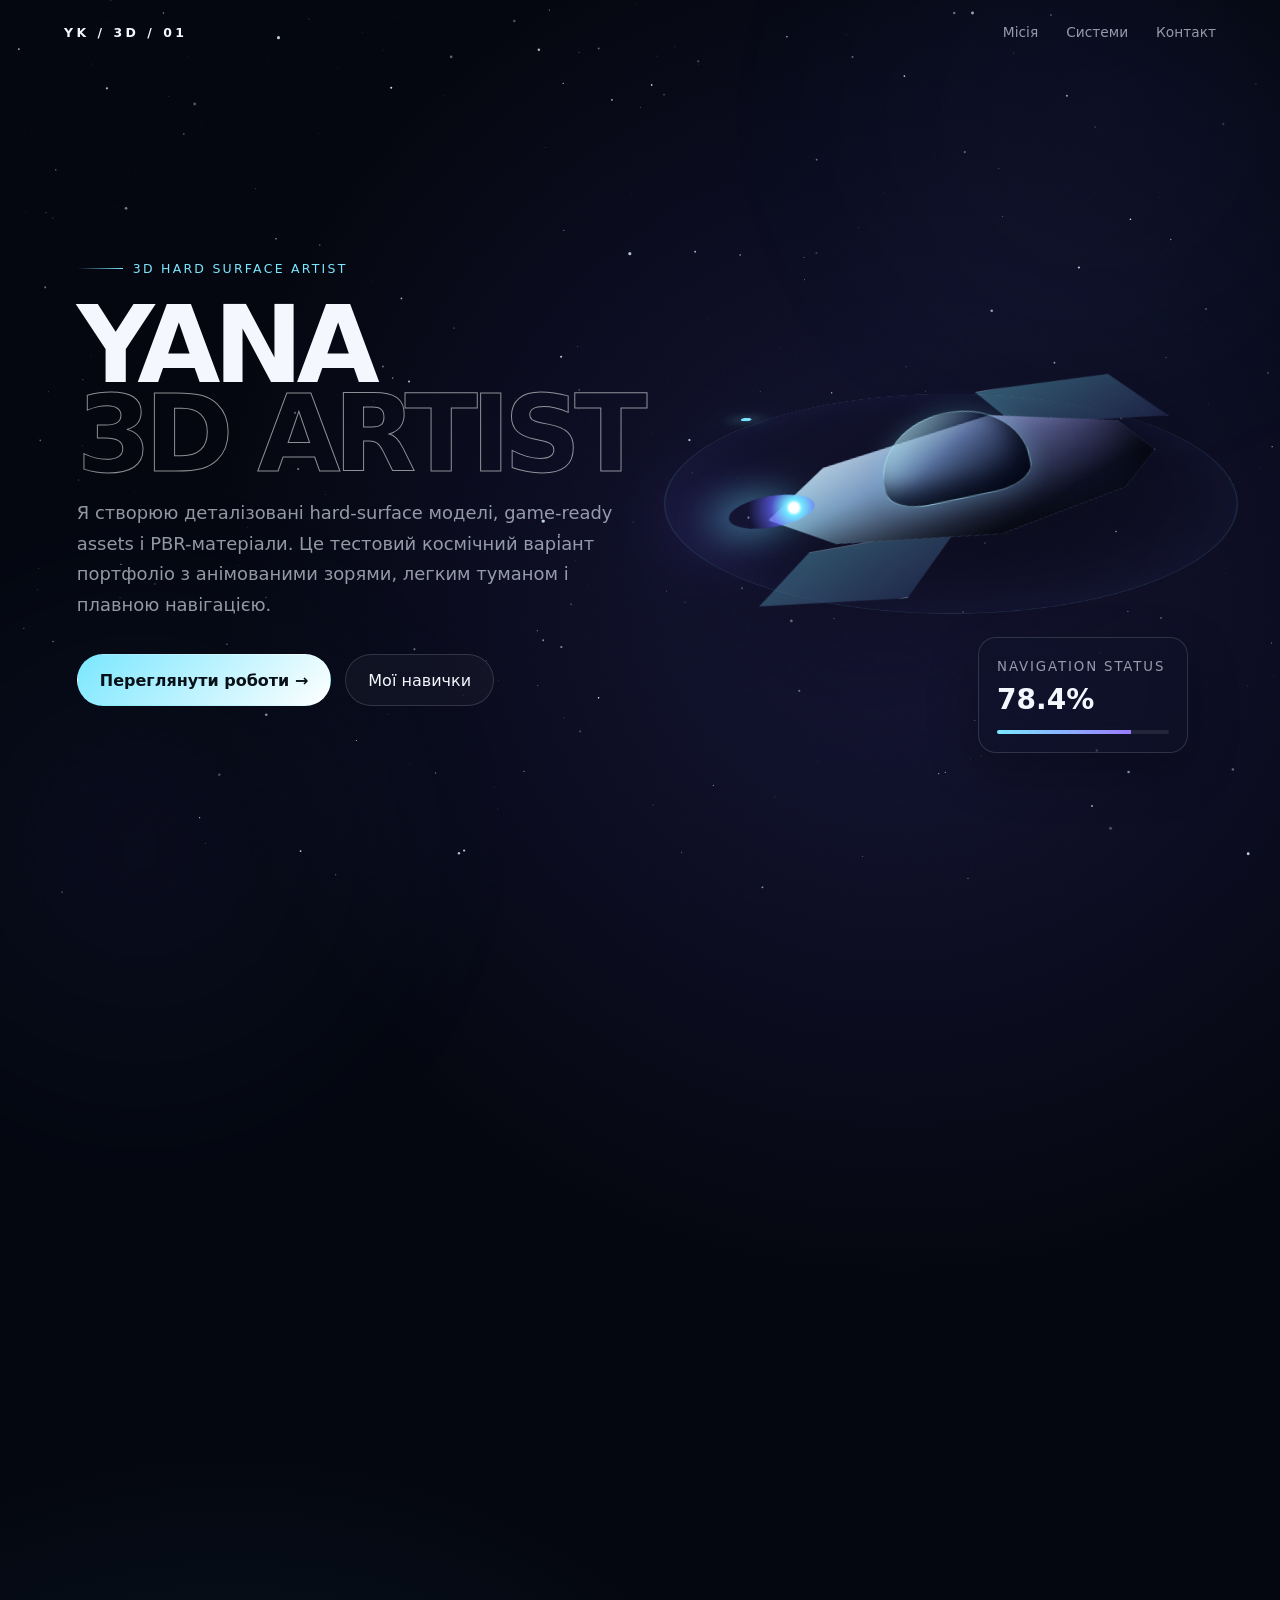
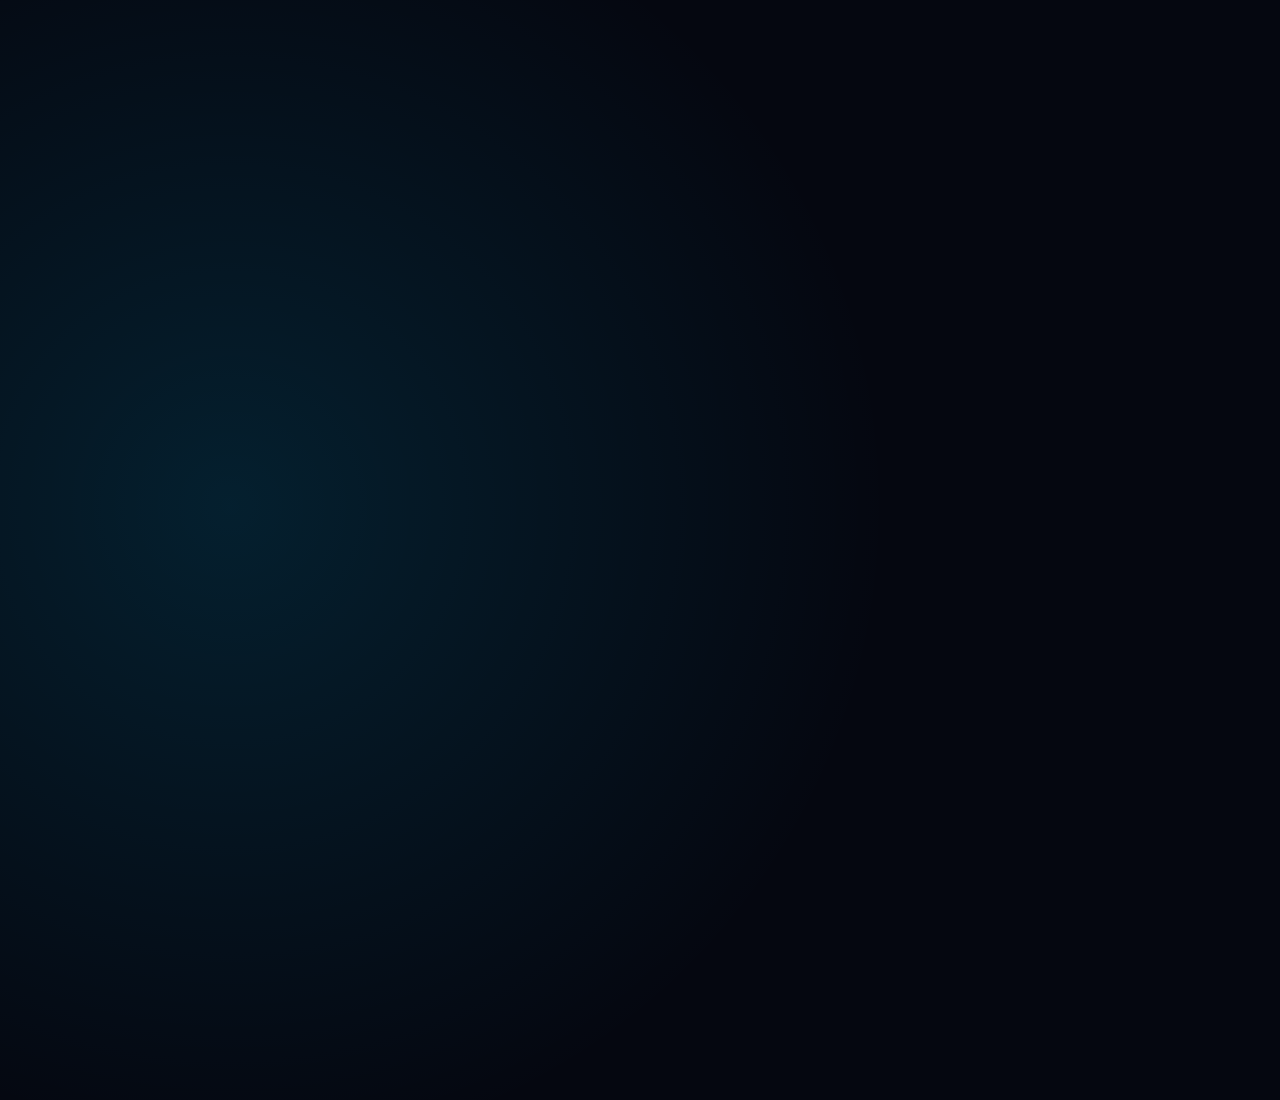
==== index.html @ 7fc84f58 "Add animated cosmic portfolio" ====
<!DOCTYPE html>
<html lang="uk">
<head>
  <meta charset="UTF-8" />
  <meta name="viewport" content="width=device-width, initial-scale=1.0" />
  <title>Yana — 3D Artist Portfolio</title>
  <style>
    :root {
      --bg: #050710;
      --text: #f5f7ff;
      --muted: rgba(235, 240, 255, 0.62);
      --line: rgba(255, 255, 255, 0.14);
      --glass: rgba(16, 21, 42, 0.42);
      --accent: #7ae7ff;
      --accent-2: #9a7cff;
    }

    * { box-sizing: border-box; }
    html { scroll-behavior: smooth; }
    body {
      margin: 0;
      min-height: 100vh;
      overflow-x: hidden;
      background:
        radial-gradient(circle at 70% 22%, rgba(80, 71, 190, .22), transparent 30%),
        radial-gradient(circle at 18% 78%, rgba(0, 198, 255, .13), transparent 28%),
        var(--bg);
      color: var(--text);
      font-family: Inter, ui-sans-serif, system-ui, -apple-system, BlinkMacSystemFont, "Segoe UI", sans-serif;
    }

    canvas {
      position: fixed;
      inset: 0;
      width: 100%;
      height: 100%;
      z-index: -3;
    }

    .smoke {
      position: fixed;
      width: 58vw;
      height: 58vw;
      border-radius: 50%;
      pointer-events: none;
      z-index: -2;
      opacity: .16;
      filter: blur(75px);
      background: radial-gradient(circle, rgba(119, 96, 255, .42), rgba(69, 199, 255, .16) 38%, transparent 70%);
      animation: smokeDrift 18s ease-in-out infinite alternate;
    }
    .smoke.one { top: -20vw; right: -15vw; }
    .smoke.two { bottom: -25vw; left: -18vw; animation-duration: 24s; animation-direction: alternate-reverse; }
    @keyframes smokeDrift {
      from { transform: translate3d(-3%, -2%, 0) scale(.9) rotate(0deg); }
      to { transform: translate3d(8%, 6%, 0) scale(1.15) rotate(18deg); }
    }

    .noise {
      position: fixed;
      inset: 0;
      z-index: -1;
      pointer-events: none;
      opacity: .06;
      background-image: url("data:image/svg+xml,%3Csvg viewBox='0 0 180 180' xmlns='http://www.w3.org/2000/svg'%3E%3Cfilter id='n'%3E%3CfeTurbulence type='fractalNoise' baseFrequency='.9' numOctaves='4' stitchTiles='stitch'/%3E%3C/filter%3E%3Crect width='100%25' height='100%25' filter='url(%23n)' opacity='.6'/%3E%3C/svg%3E");
      mix-blend-mode: soft-light;
    }

    header {
      position: fixed;
      top: 0;
      left: 0;
      right: 0;
      z-index: 10;
      display: flex;
      align-items: center;
      justify-content: space-between;
      padding: 24px clamp(22px, 5vw, 72px);
      border-bottom: 1px solid transparent;
      transition: .35s ease;
    }

    header.scrolled {
      background: rgba(5, 7, 16, .55);
      backdrop-filter: blur(20px);
      border-color: var(--line);
    }

    .brand {
      font-weight: 800;
      letter-spacing: .28em;
      font-size: .78rem;
    }

    nav { display: flex; gap: 28px; }
    nav a {
      color: var(--muted);
      text-decoration: none;
      font-size: .86rem;
      transition: color .25s ease;
    }
    nav a:hover { color: var(--text); }

    .hero {
      position: relative;
      min-height: 100vh;
      display: grid;
      grid-template-columns: 1.08fr .92fr;
      align-items: center;
      gap: 30px;
      padding: 130px clamp(24px, 6vw, 90px) 70px;
    }

    .eyebrow {
      display: inline-flex;
      align-items: center;
      gap: 10px;
      color: var(--accent);
      font-size: .78rem;
      letter-spacing: .18em;
      text-transform: uppercase;
    }

    .eyebrow::before {
      content: "";
      width: 46px;
      height: 1px;
      background: linear-gradient(90deg, transparent, var(--accent));
    }

    h1 {
      margin: 24px 0 20px;
      max-width: 780px;
      font-size: clamp(3.2rem, 8.4vw, 8.8rem);
      line-height: .83;
      letter-spacing: -.065em;
      text-transform: uppercase;
    }

    h1 span {
      display: block;
      color: transparent;
      -webkit-text-stroke: 1px rgba(255,255,255,.55);
    }

    .hero-copy p {
      max-width: 560px;
      margin: 0;
      color: var(--muted);
      font-size: clamp(1rem, 1.4vw, 1.15rem);
      line-height: 1.7;
    }

    .actions {
      display: flex;
      gap: 14px;
      flex-wrap: wrap;
      margin-top: 34px;
    }

    .btn {
      display: inline-flex;
      align-items: center;
      gap: 12px;
      min-height: 52px;
      padding: 0 22px;
      border: 1px solid var(--line);
      border-radius: 999px;
      color: var(--text);
      text-decoration: none;
      background: rgba(255,255,255,.035);
      backdrop-filter: blur(14px);
      transition: transform .25s ease, border-color .25s ease, background .25s ease;
    }

    .btn.primary {
      color: #071017;
      border-color: transparent;
      background: linear-gradient(135deg, var(--accent), #fff);
      font-weight: 700;
    }

    .btn:hover { transform: translateY(-3px); border-color: rgba(255,255,255,.35); }

    .ship-stage {
      position: relative;
      min-height: 620px;
      perspective: 1200px;
    }

    .orbit {
      position: absolute;
      inset: 50% auto auto 50%;
      width: 560px;
      aspect-ratio: 1;
      transform: translate(-50%, -50%) rotateX(68deg);
      border: 1px solid rgba(122,231,255,.18);
      border-radius: 50%;
      box-shadow: 0 0 90px rgba(97, 118, 255, .08) inset;
      animation: orbitSpin 16s linear infinite;
    }

    .orbit::after {
      content: "";
      position: absolute;
      width: 12px;
      height: 12px;
      top: 16%;
      left: 7%;
      border-radius: 50%;
      background: var(--accent);
      box-shadow: 0 0 24px var(--accent), 0 0 52px var(--accent);
    }

    @keyframes orbitSpin { to { transform: translate(-50%, -50%) rotateX(68deg) rotateZ(360deg); } }

    .ship-wrap {
      position: absolute;
      left: 50%;
      top: 50%;
      width: min(520px, 95%);
      transform: translate(-50%, -50%) rotate(-10deg);
      filter: drop-shadow(0 40px 70px rgba(0,0,0,.6));
      animation: float 5.5s ease-in-out infinite;
      transform-style: preserve-3d;
    }

    @keyframes float {
      0%, 100% { transform: translate(-50%, -50%) rotate(-10deg) translateY(-8px); }
      50% { transform: translate(-50%, -50%) rotate(-7deg) translateY(18px); }
    }

    .ship {
      position: relative;
      width: 100%;
      aspect-ratio: 1.85 / 1;
    }

    .body {
      position: absolute;
      inset: 24% 7% 20% 11%;
      clip-path: polygon(0 52%, 16% 23%, 60% 7%, 92% 26%, 100% 50%, 91% 72%, 58% 89%, 16% 76%);
      background:
        linear-gradient(160deg, rgba(255,255,255,.8), rgba(103,120,160,.32) 35%, rgba(7,11,27,.94) 72%),
        linear-gradient(90deg, #8cc8df, #6958a8);
      border: 1px solid rgba(255,255,255,.35);
      box-shadow:
        inset -20px -30px 48px rgba(0,0,0,.65),
        inset 18px 12px 26px rgba(255,255,255,.17),
        0 0 40px rgba(122,231,255,.08);
    }

    .cockpit {
      position: absolute;
      width: 31%;
      height: 34%;
      left: 36%;
      top: 24%;
      border-radius: 50% 50% 28% 28% / 68% 68% 24% 24%;
      transform: rotate(-2deg);
      background: linear-gradient(145deg, rgba(191,247,255,.88), rgba(45,74,120,.38) 45%, rgba(6,10,27,.95));
      border: 1px solid rgba(180,241,255,.42);
      box-shadow: inset -12px -16px 22px rgba(2,7,21,.76), 0 0 24px rgba(122,231,255,.22);
    }

    .wing { position: absolute; background: linear-gradient(160deg, rgba(122,231,255,.34), rgba(29,35,70,.95)); border: 1px solid rgba(255,255,255,.18); }
    .wing.left { width: 44%; height: 24%; left: 6%; bottom: 8%; clip-path: polygon(28% 0, 100% 0, 70% 100%, 0 72%); }
    .wing.right { width: 39%; height: 22%; right: 3%; top: 18%; clip-path: polygon(0 0, 72% 10%, 100% 100%, 18% 68%); }

    .engine {
      position: absolute;
      width: 18%;
      height: 12%;
      left: 3%;
      top: 44%;
      border-radius: 50%;
      background: radial-gradient(circle at 76% 50%, white 0 7%, #72eaff 12%, rgba(100,102,255,.7) 34%, rgba(33,29,75,.2) 68%);
      box-shadow: -18px 0 38px rgba(108,225,255,.6), -60px 0 70px rgba(120,100,255,.36);
      filter: blur(.2px);
      animation: enginePulse 1.4s ease-in-out infinite;
    }

    @keyframes enginePulse { 50% { transform: scaleX(1.14); filter: brightness(1.3); } }

    .hud {
      position: absolute;
      right: 3%;
      bottom: 6%;
      width: 210px;
      padding: 18px;
      border: 1px solid var(--line);
      border-radius: 18px;
      background: var(--glass);
      backdrop-filter: blur(18px);
      box-shadow: 0 18px 50px rgba(0,0,0,.28);
    }

    .hud small { color: var(--muted); text-transform: uppercase; letter-spacing: .14em; }
    .hud strong { display: block; margin-top: 8px; font-size: 1.75rem; }
    .meter { height: 4px; margin-top: 14px; overflow: hidden; border-radius: 999px; background: rgba(255,255,255,.09); }
    .meter span { display: block; width: 78%; height: 100%; background: linear-gradient(90deg, var(--accent), var(--accent-2)); animation: meter 3s ease-in-out infinite alternate; }
    @keyframes meter { to { width: 94%; } }

    section.content {
      position: relative;
      min-height: 100vh;
      display: grid;
      align-items: center;
      padding: 120px clamp(24px, 6vw, 90px);
    }

    .panel {
      max-width: 1040px;
      padding: clamp(28px, 5vw, 64px);
      border: 1px solid var(--line);
      border-radius: 34px;
      background: linear-gradient(145deg, rgba(255,255,255,.055), rgba(255,255,255,.018));
      backdrop-filter: blur(22px);
      box-shadow: 0 30px 100px rgba(0,0,0,.3);
    }

    .panel h2 { margin: 0 0 20px; font-size: clamp(2.1rem, 5vw, 5rem); letter-spacing: -.045em; }
    .panel p { max-width: 720px; color: var(--muted); line-height: 1.8; font-size: 1.05rem; }

    .grid {
      display: grid;
      grid-template-columns: repeat(3, 1fr);
      gap: 16px;
      margin-top: 34px;
    }

    .card {
      min-height: 190px;
      padding: 24px;
      border-radius: 22px;
      border: 1px solid var(--line);
      background: rgba(255,255,255,.025);
      transition: transform .3s ease, background .3s ease;
    }
    .card:hover { transform: translateY(-8px); background: rgba(255,255,255,.055); }
    .card b { display: block; margin-bottom: 12px; font-size: 1.05rem; }
    .card span { color: var(--muted); line-height: 1.6; font-size: .92rem; }

    .reveal { opacity: 0; transform: translateY(40px); transition: .85s cubic-bezier(.2,.7,.2,1); }
    .reveal.visible { opacity: 1; transform: translateY(0); }

    @media (max-width: 900px) {
      nav { display: none; }
      .hero { grid-template-columns: 1fr; padding-top: 120px; }
      .ship-stage { min-height: 500px; }
      .grid { grid-template-columns: 1fr; }
      .orbit { width: 430px; }
      .hud { right: 0; }
    }
  </style>
</head>
<body>
  <canvas id="stars"></canvas>
  <div class="smoke one"></div>
  <div class="smoke two"></div>
  <div class="noise"></div>

  <header id="header">
    <div class="brand">YK / 3D / 01</div>
    <nav>
      <a href="#mission">Місія</a>
      <a href="#systems">Системи</a>
      <a href="#contact">Контакт</a>
    </nav>
  </header>

  <main>
    <section class="hero">
      <div class="hero-copy reveal">
        <div class="eyebrow">3D Hard Surface Artist</div>
        <h1>Yana <span>3D Artist</span></h1>
        <p>
          Я створюю деталізовані hard-surface моделі, game-ready assets і PBR-матеріали. Це тестовий космічний варіант портфоліо з анімованими зорями, легким туманом і плавною навігацією.
        </p>
        <div class="actions">
          <a class="btn primary" href="#mission">Переглянути роботи →</a>
          <a class="btn" href="#systems">Мої навички</a>
        </div>
      </div>

      <div class="ship-stage reveal" id="shipStage">
        <div class="orbit"></div>
        <div class="ship-wrap" id="shipWrap">
          <div class="ship">
            <div class="wing right"></div>
            <div class="wing left"></div>
            <div class="body"></div>
            <div class="cockpit"></div>
            <div class="engine"></div>
          </div>
        </div>
        <div class="hud">
          <small>Navigation status</small>
          <strong>78.4%</strong>
          <div class="meter"><span></span></div>
        </div>
      </div>
    </section>

    <section class="content" id="mission">
      <div class="panel reveal">
        <div class="eyebrow">Selected work</div>
        <h2>3D-моделі, створені для реального часу</h2>
        <p>
          Окремий тестовий сайт для презентації hard-surface робіт. У наступних версіях сюди можна додати Cash Register, Military Crate, Marmoset Viewer, рендери та сторінки з повним production pipeline.
        </p>
        <div class="grid" id="systems">
          <div class="card"><b>Hard Surface</b><span>High poly, low poly, чиста топологія, bevel workflow і деталізація механічних об’єктів.</span></div>
          <div class="card"><b>Game Ready</b><span>UV, baking, оптимізація моделей та підготовка assets для real-time rendering.</span></div>
          <div class="card"><b>PBR Texturing</b><span>Metal, plastic, rubber, edge wear, scratches, roughness і реалістичні матеріали.</span></div>
        </div>
      </div>
    </section>

    <section class="content" id="contact">
      <div class="panel reveal">
        <div class="eyebrow">Contact</div>
        <h2>Let’s build something real</h2>
        <p>Portfolio concept by Yana — 3D Hard Surface Artist. Available for freelance projects and collaboration.</p>
      </div>
    </section>
  </main>

  <script>
    const canvas = document.getElementById('stars');
    const ctx = canvas.getContext('2d');
    let stars = [];
    let mouseX = 0, mouseY = 0;

    function resize() {
      canvas.width = innerWidth * devicePixelRatio;
      canvas.height = innerHeight * devicePixelRatio;
      canvas.style.width = innerWidth + 'px';
      canvas.style.height = innerHeight + 'px';
      ctx.setTransform(devicePixelRatio, 0, 0, devicePixelRatio, 0, 0);
      stars = Array.from({ length: Math.min(320, Math.floor(innerWidth * .22)) }, () => ({
        x: Math.random() * innerWidth,
        y: Math.random() * innerHeight,
        z: Math.random() * 1 + .15,
        r: Math.random() * 1.4 + .2,
        a: Math.random() * .75 + .2
      }));
    }

    function drawStars() {
      ctx.clearRect(0, 0, innerWidth, innerHeight);
      for (const s of stars) {
        s.y += .08 + s.z * .18;
        if (s.y > innerHeight + 4) s.y = -4;
        const px = (mouseX - innerWidth / 2) * s.z * .012;
        const py = (mouseY - innerHeight / 2) * s.z * .012;
        ctx.beginPath();
        ctx.fillStyle = `rgba(220,235,255,${s.a})`;
        ctx.arc(s.x + px, s.y + py, s.r * s.z, 0, Math.PI * 2);
        ctx.fill();
      }
      requestAnimationFrame(drawStars);
    }

    addEventListener('resize', resize);
    addEventListener('pointermove', e => {
      mouseX = e.clientX;
      mouseY = e.clientY;
      const rx = (e.clientY / innerHeight - .5) * -10;
      const ry = (e.clientX / innerWidth - .5) * 14;
      document.getElementById('shipWrap').style.setProperty('rotate', `${ry}deg`);
      document.getElementById('shipStage').style.transform = `perspective(1200px) rotateX(${rx * .15}deg) rotateY(${ry * .12}deg)`;
    });

    const observer = new IntersectionObserver(entries => {
      entries.forEach(entry => entry.target.classList.toggle('visible', entry.isIntersecting));
    }, { threshold: .14 });

    document.querySelectorAll('.reveal').forEach(el => observer.observe(el));
    addEventListener('scroll', () => document.getElementById('header').classList.toggle('scrolled', scrollY > 20));

    resize();
    drawStars();
  </script>
</body>
</html>
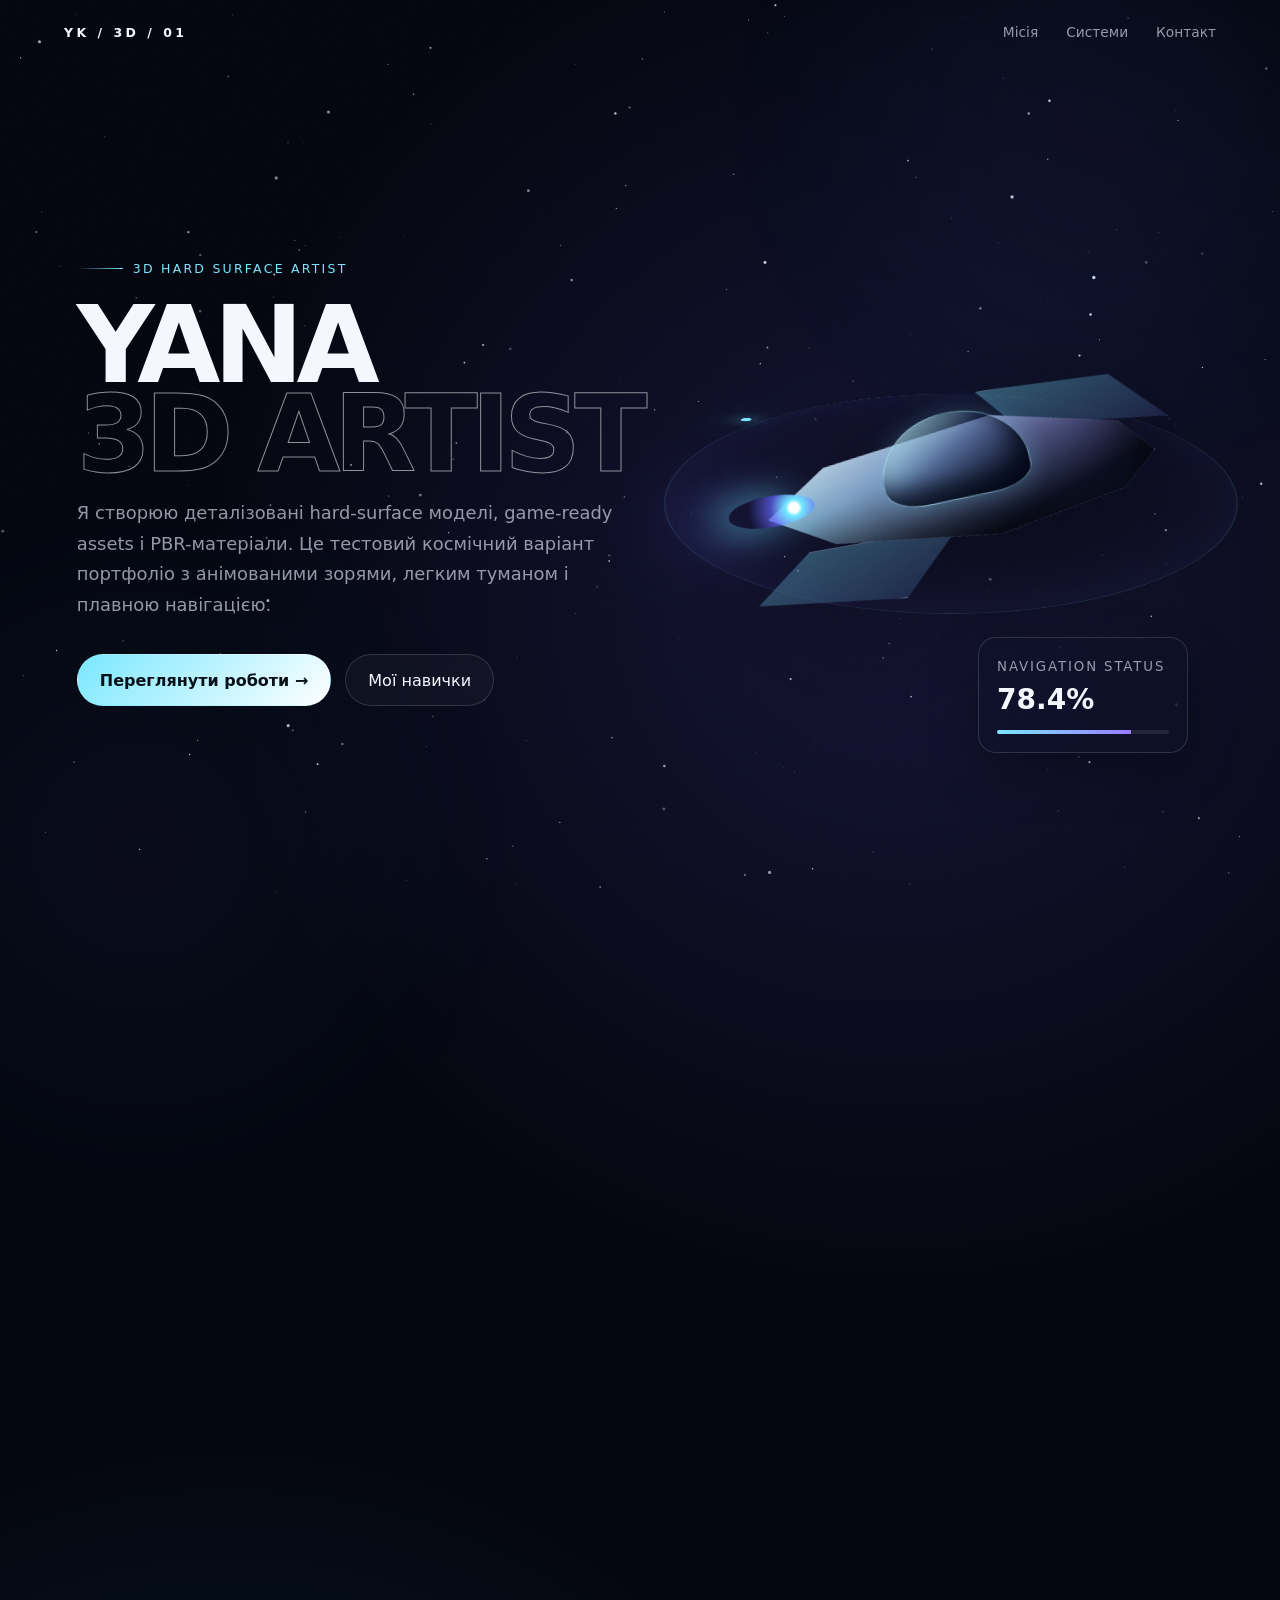
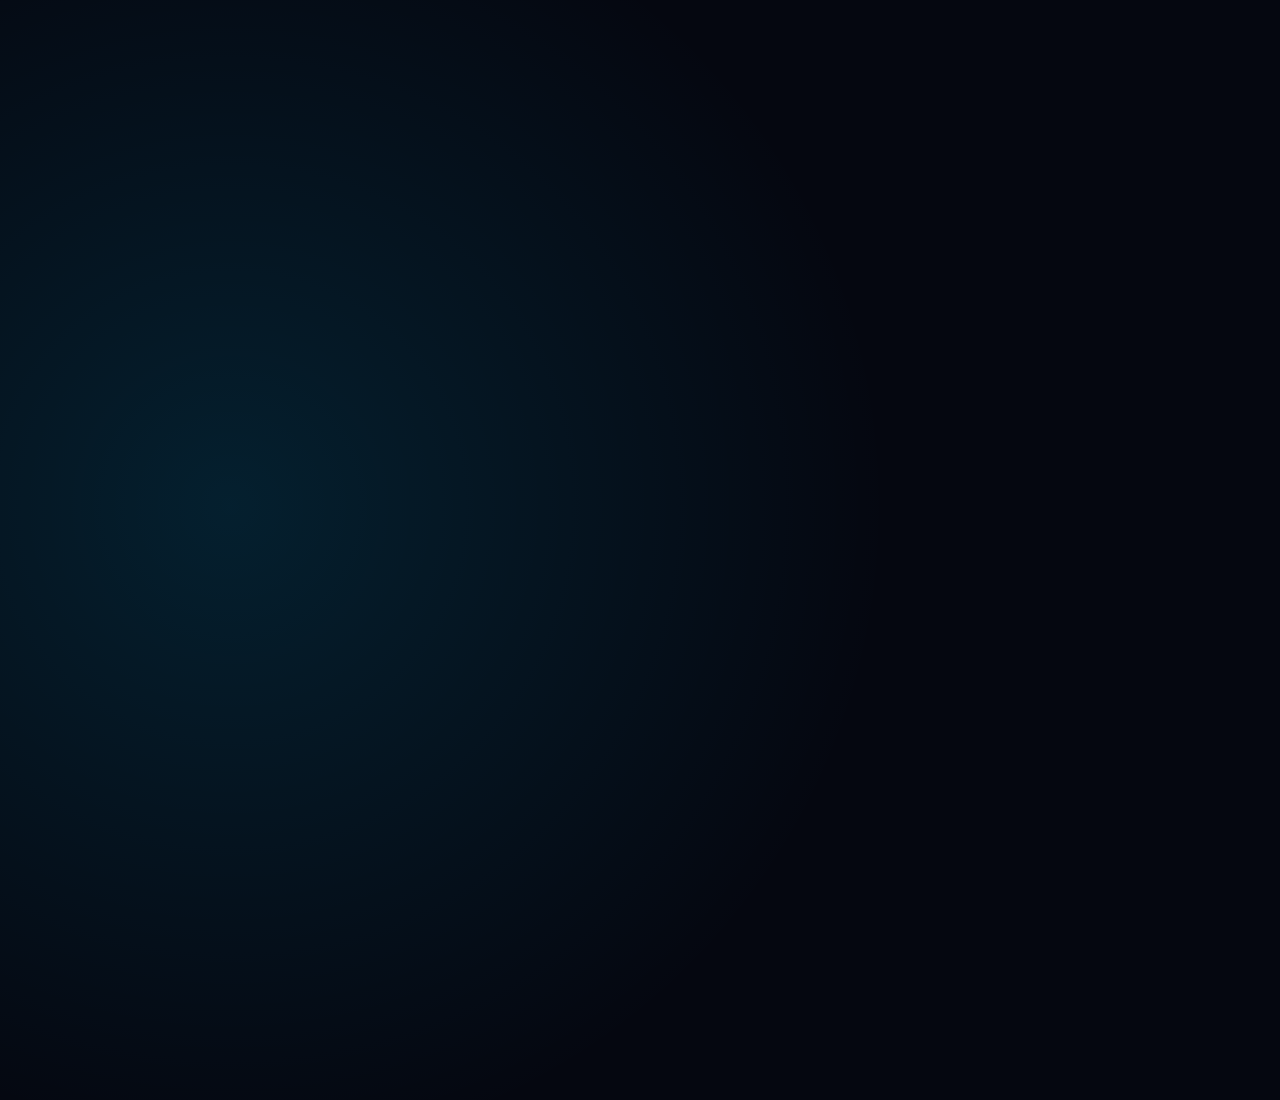
==== commit 2bead599: "Update index.html" ====
--- a/index.html
+++ b/index.html
@@ -1,4 +1,4 @@
-<!DOCTYPE html>
+<!DOCTYPE html> 
 <html lang="uk">
 <head>
   <meta charset="UTF-8" />
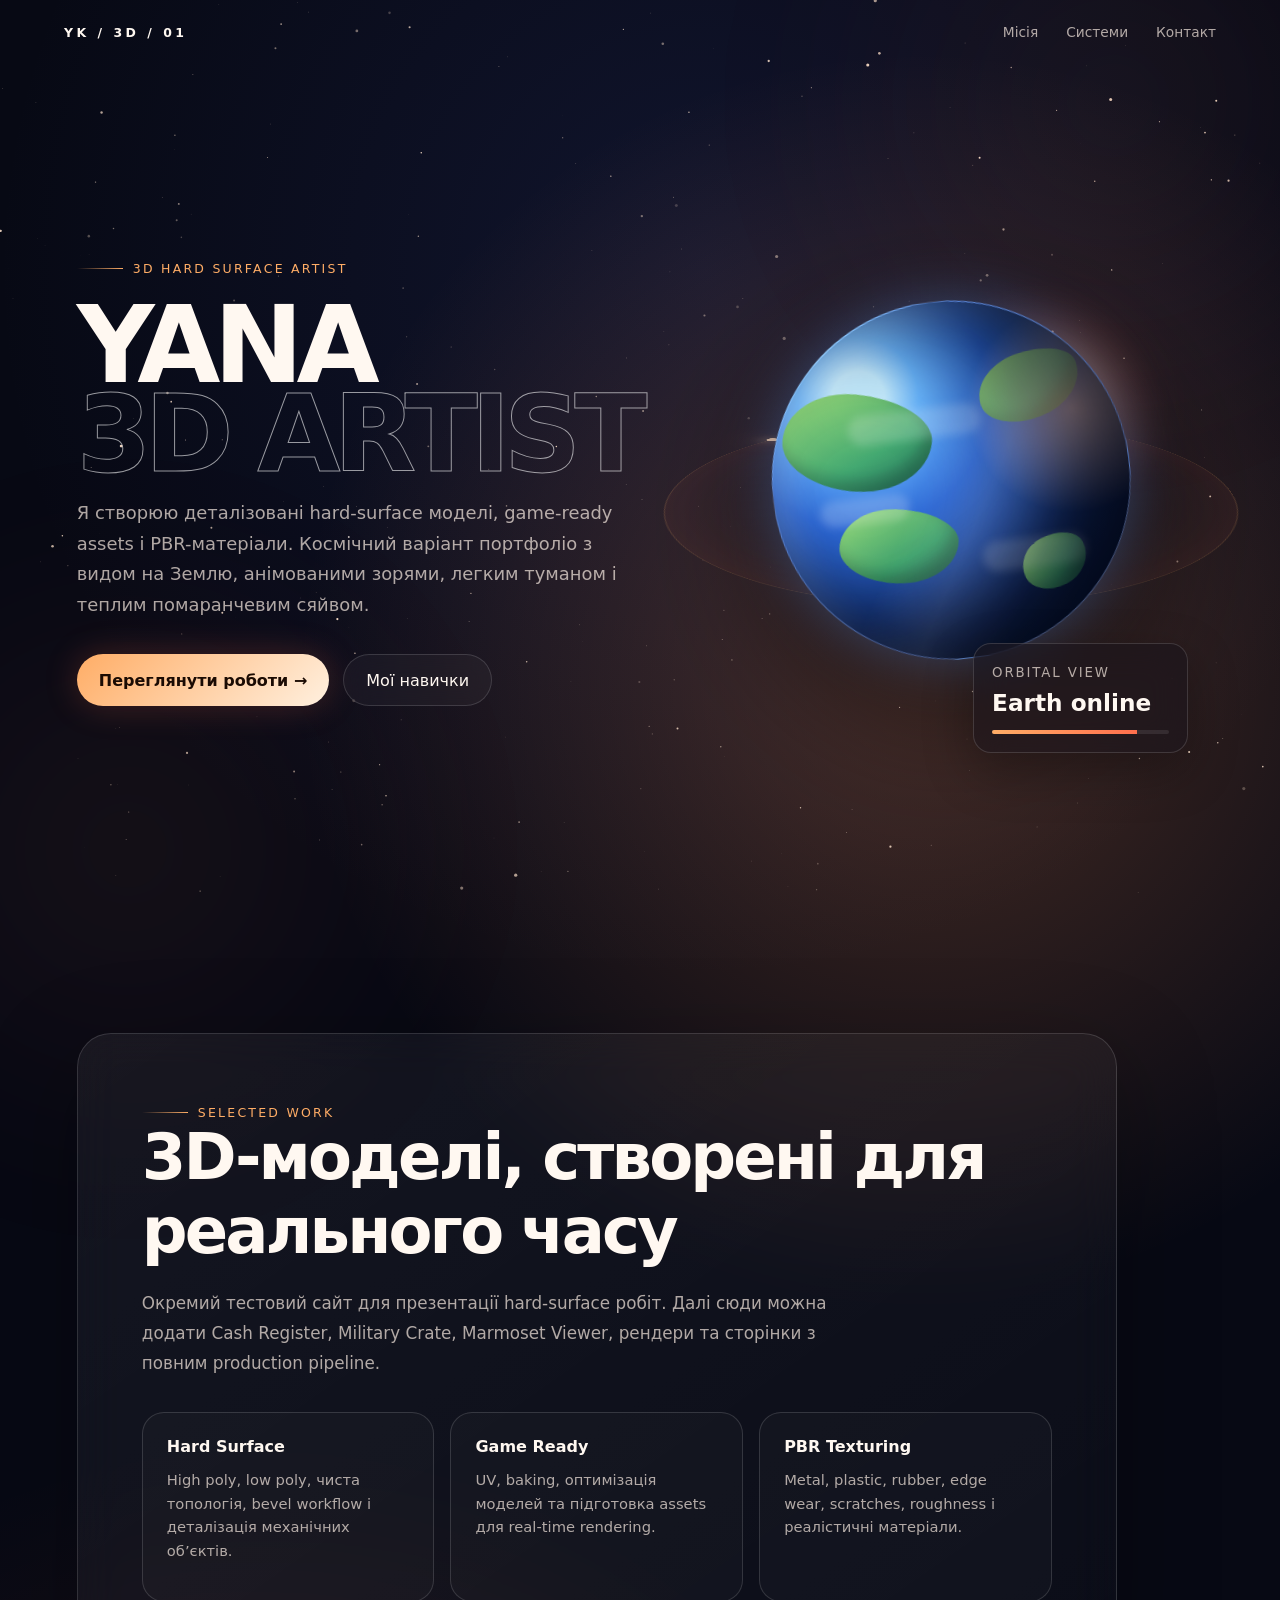
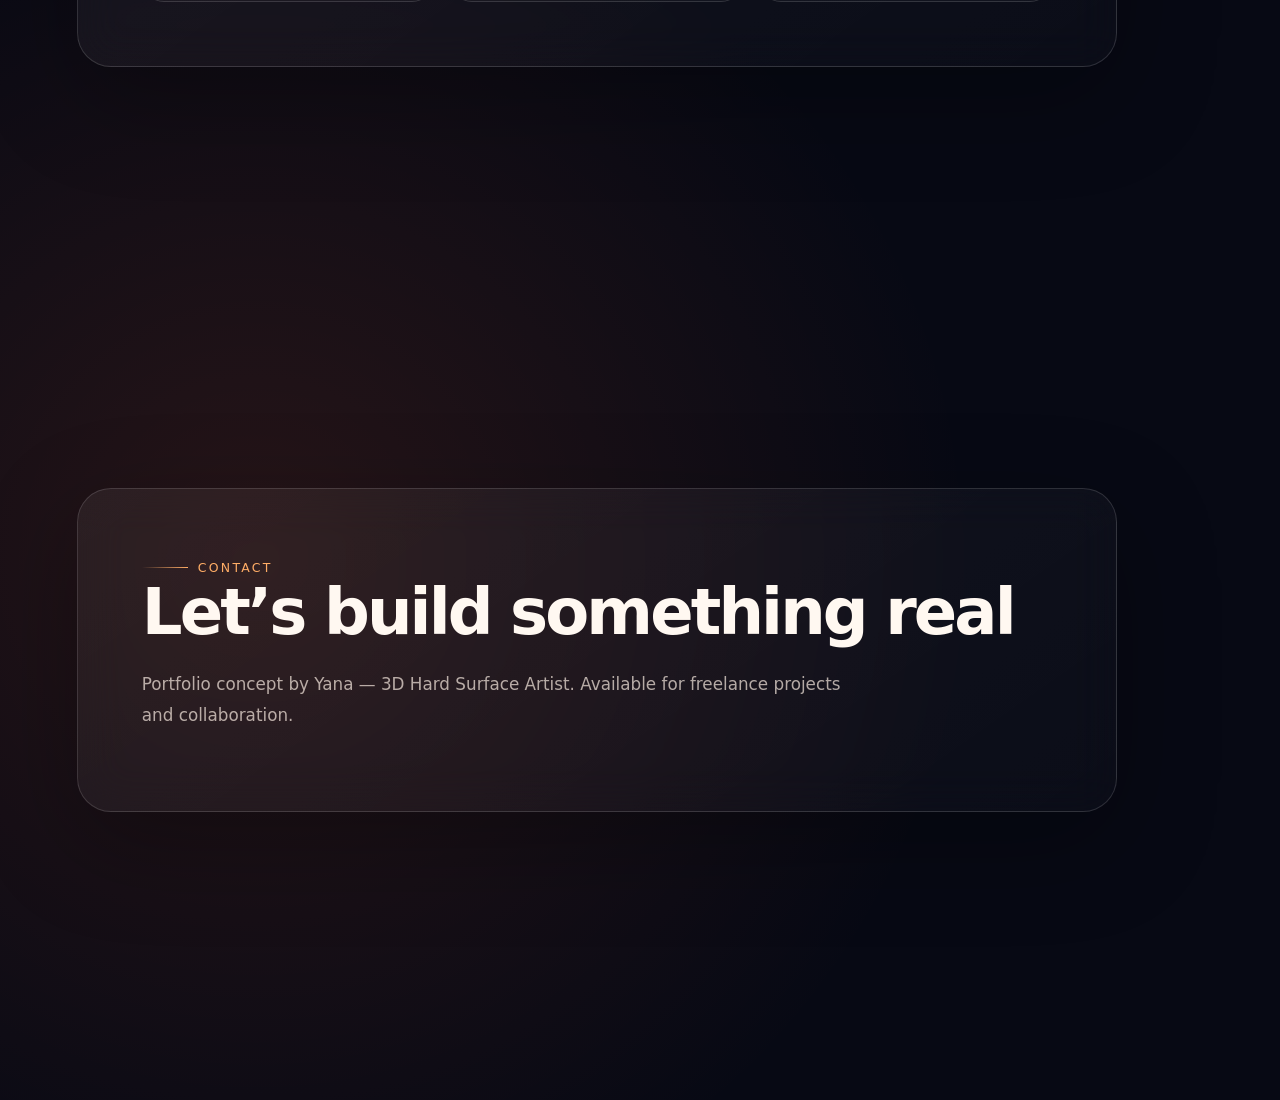
==== commit 0587d0d4: "Replace spaceship with animated Earth and orange theme" ====
--- a/index.html
+++ b/index.html
@@ -1,486 +1,25 @@
-<!DOCTYPE html> 
+<!doctype html>
 <html lang="uk">
 <head>
-  <meta charset="UTF-8" />
-  <meta name="viewport" content="width=device-width, initial-scale=1.0" />
-  <title>Yana — 3D Artist Portfolio</title>
-  <style>
-    :root {
-      --bg: #050710;
-      --text: #f5f7ff;
-      --muted: rgba(235, 240, 255, 0.62);
-      --line: rgba(255, 255, 255, 0.14);
-      --glass: rgba(16, 21, 42, 0.42);
-      --accent: #7ae7ff;
-      --accent-2: #9a7cff;
-    }
-
-    * { box-sizing: border-box; }
-    html { scroll-behavior: smooth; }
-    body {
-      margin: 0;
-      min-height: 100vh;
-      overflow-x: hidden;
-      background:
-        radial-gradient(circle at 70% 22%, rgba(80, 71, 190, .22), transparent 30%),
-        radial-gradient(circle at 18% 78%, rgba(0, 198, 255, .13), transparent 28%),
-        var(--bg);
-      color: var(--text);
-      font-family: Inter, ui-sans-serif, system-ui, -apple-system, BlinkMacSystemFont, "Segoe UI", sans-serif;
-    }
-
-    canvas {
-      position: fixed;
-      inset: 0;
-      width: 100%;
-      height: 100%;
-      z-index: -3;
-    }
-
-    .smoke {
-      position: fixed;
-      width: 58vw;
-      height: 58vw;
-      border-radius: 50%;
-      pointer-events: none;
-      z-index: -2;
-      opacity: .16;
-      filter: blur(75px);
-      background: radial-gradient(circle, rgba(119, 96, 255, .42), rgba(69, 199, 255, .16) 38%, transparent 70%);
-      animation: smokeDrift 18s ease-in-out infinite alternate;
-    }
-    .smoke.one { top: -20vw; right: -15vw; }
-    .smoke.two { bottom: -25vw; left: -18vw; animation-duration: 24s; animation-direction: alternate-reverse; }
-    @keyframes smokeDrift {
-      from { transform: translate3d(-3%, -2%, 0) scale(.9) rotate(0deg); }
-      to { transform: translate3d(8%, 6%, 0) scale(1.15) rotate(18deg); }
-    }
-
-    .noise {
-      position: fixed;
-      inset: 0;
-      z-index: -1;
-      pointer-events: none;
-      opacity: .06;
-      background-image: url("data:image/svg+xml,%3Csvg viewBox='0 0 180 180' xmlns='http://www.w3.org/2000/svg'%3E%3Cfilter id='n'%3E%3CfeTurbulence type='fractalNoise' baseFrequency='.9' numOctaves='4' stitchTiles='stitch'/%3E%3C/filter%3E%3Crect width='100%25' height='100%25' filter='url(%23n)' opacity='.6'/%3E%3C/svg%3E");
-      mix-blend-mode: soft-light;
-    }
-
-    header {
-      position: fixed;
-      top: 0;
-      left: 0;
-      right: 0;
-      z-index: 10;
-      display: flex;
-      align-items: center;
-      justify-content: space-between;
-      padding: 24px clamp(22px, 5vw, 72px);
-      border-bottom: 1px solid transparent;
-      transition: .35s ease;
-    }
-
-    header.scrolled {
-      background: rgba(5, 7, 16, .55);
-      backdrop-filter: blur(20px);
-      border-color: var(--line);
-    }
-
-    .brand {
-      font-weight: 800;
-      letter-spacing: .28em;
-      font-size: .78rem;
-    }
-
-    nav { display: flex; gap: 28px; }
-    nav a {
-      color: var(--muted);
-      text-decoration: none;
-      font-size: .86rem;
-      transition: color .25s ease;
-    }
-    nav a:hover { color: var(--text); }
-
-    .hero {
-      position: relative;
-      min-height: 100vh;
-      display: grid;
-      grid-template-columns: 1.08fr .92fr;
-      align-items: center;
-      gap: 30px;
-      padding: 130px clamp(24px, 6vw, 90px) 70px;
-    }
-
-    .eyebrow {
-      display: inline-flex;
-      align-items: center;
-      gap: 10px;
-      color: var(--accent);
-      font-size: .78rem;
-      letter-spacing: .18em;
-      text-transform: uppercase;
-    }
-
-    .eyebrow::before {
-      content: "";
-      width: 46px;
-      height: 1px;
-      background: linear-gradient(90deg, transparent, var(--accent));
-    }
-
-    h1 {
-      margin: 24px 0 20px;
-      max-width: 780px;
-      font-size: clamp(3.2rem, 8.4vw, 8.8rem);
-      line-height: .83;
-      letter-spacing: -.065em;
-      text-transform: uppercase;
-    }
-
-    h1 span {
-      display: block;
-      color: transparent;
-      -webkit-text-stroke: 1px rgba(255,255,255,.55);
-    }
-
-    .hero-copy p {
-      max-width: 560px;
-      margin: 0;
-      color: var(--muted);
-      font-size: clamp(1rem, 1.4vw, 1.15rem);
-      line-height: 1.7;
-    }
-
-    .actions {
-      display: flex;
-      gap: 14px;
-      flex-wrap: wrap;
-      margin-top: 34px;
-    }
-
-    .btn {
-      display: inline-flex;
-      align-items: center;
-      gap: 12px;
-      min-height: 52px;
-      padding: 0 22px;
-      border: 1px solid var(--line);
-      border-radius: 999px;
-      color: var(--text);
-      text-decoration: none;
-      background: rgba(255,255,255,.035);
-      backdrop-filter: blur(14px);
-      transition: transform .25s ease, border-color .25s ease, background .25s ease;
-    }
-
-    .btn.primary {
-      color: #071017;
-      border-color: transparent;
-      background: linear-gradient(135deg, var(--accent), #fff);
-      font-weight: 700;
-    }
-
-    .btn:hover { transform: translateY(-3px); border-color: rgba(255,255,255,.35); }
-
-    .ship-stage {
-      position: relative;
-      min-height: 620px;
-      perspective: 1200px;
-    }
-
-    .orbit {
-      position: absolute;
-      inset: 50% auto auto 50%;
-      width: 560px;
-      aspect-ratio: 1;
-      transform: translate(-50%, -50%) rotateX(68deg);
-      border: 1px solid rgba(122,231,255,.18);
-      border-radius: 50%;
-      box-shadow: 0 0 90px rgba(97, 118, 255, .08) inset;
-      animation: orbitSpin 16s linear infinite;
-    }
-
-    .orbit::after {
-      content: "";
-      position: absolute;
-      width: 12px;
-      height: 12px;
-      top: 16%;
-      left: 7%;
-      border-radius: 50%;
-      background: var(--accent);
-      box-shadow: 0 0 24px var(--accent), 0 0 52px var(--accent);
-    }
-
-    @keyframes orbitSpin { to { transform: translate(-50%, -50%) rotateX(68deg) rotateZ(360deg); } }
-
-    .ship-wrap {
-      position: absolute;
-      left: 50%;
-      top: 50%;
-      width: min(520px, 95%);
-      transform: translate(-50%, -50%) rotate(-10deg);
-      filter: drop-shadow(0 40px 70px rgba(0,0,0,.6));
-      animation: float 5.5s ease-in-out infinite;
-      transform-style: preserve-3d;
-    }
-
-    @keyframes float {
-      0%, 100% { transform: translate(-50%, -50%) rotate(-10deg) translateY(-8px); }
-      50% { transform: translate(-50%, -50%) rotate(-7deg) translateY(18px); }
-    }
-
-    .ship {
-      position: relative;
-      width: 100%;
-      aspect-ratio: 1.85 / 1;
-    }
-
-    .body {
-      position: absolute;
-      inset: 24% 7% 20% 11%;
-      clip-path: polygon(0 52%, 16% 23%, 60% 7%, 92% 26%, 100% 50%, 91% 72%, 58% 89%, 16% 76%);
-      background:
-        linear-gradient(160deg, rgba(255,255,255,.8), rgba(103,120,160,.32) 35%, rgba(7,11,27,.94) 72%),
-        linear-gradient(90deg, #8cc8df, #6958a8);
-      border: 1px solid rgba(255,255,255,.35);
-      box-shadow:
-        inset -20px -30px 48px rgba(0,0,0,.65),
-        inset 18px 12px 26px rgba(255,255,255,.17),
-        0 0 40px rgba(122,231,255,.08);
-    }
-
-    .cockpit {
-      position: absolute;
-      width: 31%;
-      height: 34%;
-      left: 36%;
-      top: 24%;
-      border-radius: 50% 50% 28% 28% / 68% 68% 24% 24%;
-      transform: rotate(-2deg);
-      background: linear-gradient(145deg, rgba(191,247,255,.88), rgba(45,74,120,.38) 45%, rgba(6,10,27,.95));
-      border: 1px solid rgba(180,241,255,.42);
-      box-shadow: inset -12px -16px 22px rgba(2,7,21,.76), 0 0 24px rgba(122,231,255,.22);
-    }
-
-    .wing { position: absolute; background: linear-gradient(160deg, rgba(122,231,255,.34), rgba(29,35,70,.95)); border: 1px solid rgba(255,255,255,.18); }
-    .wing.left { width: 44%; height: 24%; left: 6%; bottom: 8%; clip-path: polygon(28% 0, 100% 0, 70% 100%, 0 72%); }
-    .wing.right { width: 39%; height: 22%; right: 3%; top: 18%; clip-path: polygon(0 0, 72% 10%, 100% 100%, 18% 68%); }
-
-    .engine {
-      position: absolute;
-      width: 18%;
-      height: 12%;
-      left: 3%;
-      top: 44%;
-      border-radius: 50%;
-      background: radial-gradient(circle at 76% 50%, white 0 7%, #72eaff 12%, rgba(100,102,255,.7) 34%, rgba(33,29,75,.2) 68%);
-      box-shadow: -18px 0 38px rgba(108,225,255,.6), -60px 0 70px rgba(120,100,255,.36);
-      filter: blur(.2px);
-      animation: enginePulse 1.4s ease-in-out infinite;
-    }
-
-    @keyframes enginePulse { 50% { transform: scaleX(1.14); filter: brightness(1.3); } }
-
-    .hud {
-      position: absolute;
-      right: 3%;
-      bottom: 6%;
-      width: 210px;
-      padding: 18px;
-      border: 1px solid var(--line);
-      border-radius: 18px;
-      background: var(--glass);
-      backdrop-filter: blur(18px);
-      box-shadow: 0 18px 50px rgba(0,0,0,.28);
-    }
-
-    .hud small { color: var(--muted); text-transform: uppercase; letter-spacing: .14em; }
-    .hud strong { display: block; margin-top: 8px; font-size: 1.75rem; }
-    .meter { height: 4px; margin-top: 14px; overflow: hidden; border-radius: 999px; background: rgba(255,255,255,.09); }
-    .meter span { display: block; width: 78%; height: 100%; background: linear-gradient(90deg, var(--accent), var(--accent-2)); animation: meter 3s ease-in-out infinite alternate; }
-    @keyframes meter { to { width: 94%; } }
-
-    section.content {
-      position: relative;
-      min-height: 100vh;
-      display: grid;
-      align-items: center;
-      padding: 120px clamp(24px, 6vw, 90px);
-    }
-
-    .panel {
-      max-width: 1040px;
-      padding: clamp(28px, 5vw, 64px);
-      border: 1px solid var(--line);
-      border-radius: 34px;
-      background: linear-gradient(145deg, rgba(255,255,255,.055), rgba(255,255,255,.018));
-      backdrop-filter: blur(22px);
-      box-shadow: 0 30px 100px rgba(0,0,0,.3);
-    }
-
-    .panel h2 { margin: 0 0 20px; font-size: clamp(2.1rem, 5vw, 5rem); letter-spacing: -.045em; }
-    .panel p { max-width: 720px; color: var(--muted); line-height: 1.8; font-size: 1.05rem; }
-
-    .grid {
-      display: grid;
-      grid-template-columns: repeat(3, 1fr);
-      gap: 16px;
-      margin-top: 34px;
-    }
-
-    .card {
-      min-height: 190px;
-      padding: 24px;
-      border-radius: 22px;
-      border: 1px solid var(--line);
-      background: rgba(255,255,255,.025);
-      transition: transform .3s ease, background .3s ease;
-    }
-    .card:hover { transform: translateY(-8px); background: rgba(255,255,255,.055); }
-    .card b { display: block; margin-bottom: 12px; font-size: 1.05rem; }
-    .card span { color: var(--muted); line-height: 1.6; font-size: .92rem; }
-
-    .reveal { opacity: 0; transform: translateY(40px); transition: .85s cubic-bezier(.2,.7,.2,1); }
-    .reveal.visible { opacity: 1; transform: translateY(0); }
-
-    @media (max-width: 900px) {
-      nav { display: none; }
-      .hero { grid-template-columns: 1fr; padding-top: 120px; }
-      .ship-stage { min-height: 500px; }
-      .grid { grid-template-columns: 1fr; }
-      .orbit { width: 430px; }
-      .hud { right: 0; }
-    }
-  </style>
+<meta charset="utf-8">
+<meta name="viewport" content="width=device-width,initial-scale=1">
+<title>Yana — 3D Artist Portfolio</title>
+<style>
+:root{--bg:#070914;--text:#fff8f1;--muted:rgba(255,241,231,.68);--line:rgba(255,255,255,.14);--glass:rgba(22,18,28,.46);--orange:#ffad66;--orange2:#ff6f4d}*{box-sizing:border-box}html{scroll-behavior:smooth}body{margin:0;overflow-x:hidden;background:radial-gradient(circle at 72% 25%,rgba(255,145,82,.25),transparent 28%),radial-gradient(circle at 20% 80%,rgba(255,102,51,.13),transparent 30%),radial-gradient(circle at 55% 10%,rgba(68,83,180,.16),transparent 28%),var(--bg);color:var(--text);font-family:Inter,system-ui,-apple-system,"Segoe UI",sans-serif}canvas{position:fixed;inset:0;width:100%;height:100%;z-index:-3}.smoke{position:fixed;width:60vw;height:60vw;border-radius:50%;pointer-events:none;z-index:-2;opacity:.17;filter:blur(80px);background:radial-gradient(circle,rgba(255,149,83,.42),rgba(255,111,77,.17) 38%,transparent 70%);animation:drift 20s ease-in-out infinite alternate}.smoke.one{top:-22vw;right:-17vw}.smoke.two{bottom:-26vw;left:-20vw;animation-duration:26s;animation-direction:alternate-reverse}@keyframes drift{from{transform:translate3d(-4%,-3%,0) scale(.9)}to{transform:translate3d(8%,6%,0) scale(1.17) rotate(18deg)}}header{position:fixed;inset:0 0 auto;z-index:20;display:flex;align-items:center;justify-content:space-between;padding:24px clamp(22px,5vw,72px);border-bottom:1px solid transparent;transition:.35s}header.scrolled{background:rgba(7,9,20,.62);backdrop-filter:blur(20px);border-color:var(--line)}.brand{font-weight:800;letter-spacing:.28em;font-size:.78rem}nav{display:flex;gap:28px}nav a{color:var(--muted);text-decoration:none;font-size:.86rem}nav a:hover{color:var(--orange)}.hero{min-height:100vh;display:grid;grid-template-columns:1.08fr .92fr;align-items:center;gap:30px;padding:130px clamp(24px,6vw,90px) 70px}.eyebrow{display:inline-flex;align-items:center;gap:10px;color:var(--orange);font-size:.78rem;letter-spacing:.18em;text-transform:uppercase}.eyebrow:before{content:"";width:46px;height:1px;background:linear-gradient(90deg,transparent,var(--orange))}h1{margin:24px 0 20px;font-size:clamp(3.2rem,8.4vw,8.8rem);line-height:.83;letter-spacing:-.065em;text-transform:uppercase}h1 span{display:block;color:transparent;-webkit-text-stroke:1px rgba(255,255,255,.58)}.hero-copy p{max-width:570px;margin:0;color:var(--muted);font-size:clamp(1rem,1.4vw,1.15rem);line-height:1.7}.actions{display:flex;gap:14px;flex-wrap:wrap;margin-top:34px}.btn{display:inline-flex;align-items:center;min-height:52px;padding:0 22px;border:1px solid var(--line);border-radius:999px;color:var(--text);text-decoration:none;background:rgba(255,255,255,.035);backdrop-filter:blur(14px);transition:.25s}.btn:hover{transform:translateY(-3px);border-color:rgba(255,173,102,.7)}.btn.primary{color:#1b0b03;border:0;background:linear-gradient(135deg,var(--orange),#fff0df);font-weight:750;box-shadow:0 0 34px rgba(255,111,77,.22)}.earth-stage{position:relative;min-height:620px;perspective:1200px}.orbit{position:absolute;left:50%;top:52%;width:560px;aspect-ratio:1;transform:translate(-50%,-50%) rotateX(72deg);border:1px solid rgba(255,173,102,.22);border-radius:50%;box-shadow:0 0 90px rgba(255,111,77,.1) inset;animation:orbit 20s linear infinite}.orbit:after{content:"";position:absolute;width:13px;height:13px;top:15%;left:12%;border-radius:50%;background:#ffd0a6;box-shadow:0 0 24px #ffbf82,0 0 55px var(--orange2)}@keyframes orbit{to{transform:translate(-50%,-50%) rotateX(72deg) rotateZ(360deg)}}.earth-wrap{position:absolute;left:50%;top:50%;width:min(520px,95%);transform:translate(-50%,-50%) rotate(-7deg);animation:float 6.5s ease-in-out infinite;filter:drop-shadow(0 42px 72px rgba(0,0,0,.64));transform-style:preserve-3d}@keyframes float{0%,100%{transform:translate(-50%,-50%) rotate(-7deg) translateY(-9px)}50%{transform:translate(-50%,-50%) rotate(-3deg) translateY(17px)}}.space-object{position:relative;width:100%;aspect-ratio:1.1}.sun{position:absolute;width:48%;aspect-ratio:1;right:5%;top:10%;border-radius:50%;background:radial-gradient(circle,rgba(255,225,170,.8) 0 8%,rgba(255,162,97,.38) 28%,rgba(255,111,77,.12) 52%,transparent 72%);filter:blur(18px);animation:pulse 4.5s ease-in-out infinite alternate}@keyframes pulse{to{transform:scale(1.09);opacity:.85}}.glow{position:absolute;width:68%;aspect-ratio:1;left:50%;top:51%;transform:translate(-50%,-50%);border-radius:50%;background:radial-gradient(circle,rgba(110,190,255,.3),rgba(64,121,255,.1) 55%,transparent 72%);filter:blur(17px)}.earth{position:absolute;width:min(385px,75%);aspect-ratio:1;left:50%;top:50%;transform:translate(-50%,-50%);border-radius:50%;overflow:hidden;background:radial-gradient(circle at 27% 24%,#c4ecff 0 7%,#69b7ff 16%,#2d68d5 35%,#102d72 68%,#040a1d 100%);border:1px solid rgba(255,255,255,.24);box-shadow:inset -42px -48px 70px rgba(0,0,0,.45),inset 20px 18px 30px rgba(255,255,255,.15),0 0 54px rgba(97,157,255,.33)}.earth:before{content:"";position:absolute;inset:0;border-radius:50%;background:radial-gradient(circle at 86% 34%,rgba(255,188,119,.72),transparent 27%),linear-gradient(120deg,transparent 45%,rgba(255,255,255,.11) 58%,rgba(255,255,255,.02) 74%,rgba(0,0,0,.48) 100%);mix-blend-mode:screen;z-index:4}.earth:after{content:"";position:absolute;inset:0;border-radius:50%;box-shadow:inset -88px 0 100px rgba(1,5,17,.62);z-index:5}.surface{position:absolute;inset:-2%;animation:spin 24s ease-in-out infinite}@keyframes spin{0%,100%{transform:translateX(-3%) scale(1.01)}50%{transform:translateX(3%) scale(1)}}.land{position:absolute;background:linear-gradient(145deg,#a0df76,#42a86c 62%,#1e6750);border-radius:46% 54% 50% 50%/54% 42% 58% 46%;box-shadow:inset -8px -10px 14px rgba(0,0,0,.2);opacity:.96}.l1{width:40%;height:26%;top:24%;left:6%;transform:rotate(12deg)}.l2{width:28%;height:18%;top:18%;right:12%;transform:rotate(-14deg)}.l3{width:32%;height:20%;bottom:24%;left:18%;transform:rotate(8deg)}.l4{width:18%;height:14%;bottom:18%;right:16%;transform:rotate(-20deg)}.cloud{position:absolute;background:rgba(255,255,255,.19);border-radius:999px;filter:blur(4px)}.c1{width:36%;height:8%;top:30%;left:24%}.c2{width:24%;height:7%;top:52%;left:14%}.c3{width:28%;height:8%;bottom:24%;right:16%}.hud{position:absolute;right:3%;bottom:6%;width:215px;padding:18px;border:1px solid var(--line);border-radius:18px;background:var(--glass);backdrop-filter:blur(18px);box-shadow:0 18px 50px rgba(0,0,0,.3)}.hud small{color:var(--muted);text-transform:uppercase;letter-spacing:.14em}.hud strong{display:block;margin-top:8px;font-size:1.45rem}.meter{height:4px;margin-top:14px;overflow:hidden;border-radius:999px;background:rgba(255,255,255,.09)}.meter span{display:block;width:82%;height:100%;background:linear-gradient(90deg,var(--orange),var(--orange2));animation:meter 3s ease-in-out infinite alternate}@keyframes meter{to{width:95%}}section.content{min-height:100vh;display:grid;align-items:center;padding:120px clamp(24px,6vw,90px)}.panel{max-width:1040px;padding:clamp(28px,5vw,64px);border:1px solid var(--line);border-radius:34px;background:linear-gradient(145deg,rgba(255,255,255,.055),rgba(255,255,255,.018));backdrop-filter:blur(22px);box-shadow:0 30px 100px rgba(0,0,0,.3)}.panel h2{margin:0 0 20px;font-size:clamp(2.1rem,5vw,5rem);letter-spacing:-.045em}.panel p{max-width:720px;color:var(--muted);line-height:1.8;font-size:1.05rem}.grid{display:grid;grid-template-columns:repeat(3,1fr);gap:16px;margin-top:34px}.card{min-height:190px;padding:24px;border-radius:22px;border:1px solid var(--line);background:rgba(255,255,255,.025);transition:.3s}.card:hover{transform:translateY(-8px);border-color:rgba(255,173,102,.45);background:rgba(255,145,82,.06)}.card b{display:block;margin-bottom:12px}.card span{color:var(--muted);line-height:1.6;font-size:.92rem}.reveal{opacity:0;transform:translateY(40px);transition:.85s cubic-bezier(.2,.7,.2,1)}.reveal.visible{opacity:1;transform:none}@media(max-width:900px){nav{display:none}.hero{grid-template-columns:1fr;padding-top:120px}.earth-stage{min-height:500px}.orbit{width:430px}.grid{grid-template-columns:1fr}.hud{right:0}}@media(prefers-reduced-motion:reduce){*{animation-duration:.001ms!important;animation-iteration-count:1!important;scroll-behavior:auto!important}}
+</style>
 </head>
 <body>
-  <canvas id="stars"></canvas>
-  <div class="smoke one"></div>
-  <div class="smoke two"></div>
-  <div class="noise"></div>
-
-  <header id="header">
-    <div class="brand">YK / 3D / 01</div>
-    <nav>
-      <a href="#mission">Місія</a>
-      <a href="#systems">Системи</a>
-      <a href="#contact">Контакт</a>
-    </nav>
-  </header>
-
-  <main>
-    <section class="hero">
-      <div class="hero-copy reveal">
-        <div class="eyebrow">3D Hard Surface Artist</div>
-        <h1>Yana <span>3D Artist</span></h1>
-        <p>
-          Я створюю деталізовані hard-surface моделі, game-ready assets і PBR-матеріали. Це тестовий космічний варіант портфоліо з анімованими зорями, легким туманом і плавною навігацією.
-        </p>
-        <div class="actions">
-          <a class="btn primary" href="#mission">Переглянути роботи →</a>
-          <a class="btn" href="#systems">Мої навички</a>
-        </div>
-      </div>
-
-      <div class="ship-stage reveal" id="shipStage">
-        <div class="orbit"></div>
-        <div class="ship-wrap" id="shipWrap">
-          <div class="ship">
-            <div class="wing right"></div>
-            <div class="wing left"></div>
-            <div class="body"></div>
-            <div class="cockpit"></div>
-            <div class="engine"></div>
-          </div>
-        </div>
-        <div class="hud">
-          <small>Navigation status</small>
-          <strong>78.4%</strong>
-          <div class="meter"><span></span></div>
-        </div>
-      </div>
-    </section>
-
-    <section class="content" id="mission">
-      <div class="panel reveal">
-        <div class="eyebrow">Selected work</div>
-        <h2>3D-моделі, створені для реального часу</h2>
-        <p>
-          Окремий тестовий сайт для презентації hard-surface робіт. У наступних версіях сюди можна додати Cash Register, Military Crate, Marmoset Viewer, рендери та сторінки з повним production pipeline.
-        </p>
-        <div class="grid" id="systems">
-          <div class="card"><b>Hard Surface</b><span>High poly, low poly, чиста топологія, bevel workflow і деталізація механічних об’єктів.</span></div>
-          <div class="card"><b>Game Ready</b><span>UV, baking, оптимізація моделей та підготовка assets для real-time rendering.</span></div>
-          <div class="card"><b>PBR Texturing</b><span>Metal, plastic, rubber, edge wear, scratches, roughness і реалістичні матеріали.</span></div>
-        </div>
-      </div>
-    </section>
-
-    <section class="content" id="contact">
-      <div class="panel reveal">
-        <div class="eyebrow">Contact</div>
-        <h2>Let’s build something real</h2>
-        <p>Portfolio concept by Yana — 3D Hard Surface Artist. Available for freelance projects and collaboration.</p>
-      </div>
-    </section>
-  </main>
-
-  <script>
-    const canvas = document.getElementById('stars');
-    const ctx = canvas.getContext('2d');
-    let stars = [];
-    let mouseX = 0, mouseY = 0;
-
-    function resize() {
-      canvas.width = innerWidth * devicePixelRatio;
-      canvas.height = innerHeight * devicePixelRatio;
-      canvas.style.width = innerWidth + 'px';
-      canvas.style.height = innerHeight + 'px';
-      ctx.setTransform(devicePixelRatio, 0, 0, devicePixelRatio, 0, 0);
-      stars = Array.from({ length: Math.min(320, Math.floor(innerWidth * .22)) }, () => ({
-        x: Math.random() * innerWidth,
-        y: Math.random() * innerHeight,
-        z: Math.random() * 1 + .15,
-        r: Math.random() * 1.4 + .2,
-        a: Math.random() * .75 + .2
-      }));
-    }
-
-    function drawStars() {
-      ctx.clearRect(0, 0, innerWidth, innerHeight);
-      for (const s of stars) {
-        s.y += .08 + s.z * .18;
-        if (s.y > innerHeight + 4) s.y = -4;
-        const px = (mouseX - innerWidth / 2) * s.z * .012;
-        const py = (mouseY - innerHeight / 2) * s.z * .012;
-        ctx.beginPath();
-        ctx.fillStyle = `rgba(220,235,255,${s.a})`;
-        ctx.arc(s.x + px, s.y + py, s.r * s.z, 0, Math.PI * 2);
-        ctx.fill();
-      }
-      requestAnimationFrame(drawStars);
-    }
-
-    addEventListener('resize', resize);
-    addEventListener('pointermove', e => {
-      mouseX = e.clientX;
-      mouseY = e.clientY;
-      const rx = (e.clientY / innerHeight - .5) * -10;
-      const ry = (e.clientX / innerWidth - .5) * 14;
-      document.getElementById('shipWrap').style.setProperty('rotate', `${ry}deg`);
-      document.getElementById('shipStage').style.transform = `perspective(1200px) rotateX(${rx * .15}deg) rotateY(${ry * .12}deg)`;
-    });
-
-    const observer = new IntersectionObserver(entries => {
-      entries.forEach(entry => entry.target.classList.toggle('visible', entry.isIntersecting));
-    }, { threshold: .14 });
-
-    document.querySelectorAll('.reveal').forEach(el => observer.observe(el));
-    addEventListener('scroll', () => document.getElementById('header').classList.toggle('scrolled', scrollY > 20));
-
-    resize();
-    drawStars();
-  </script>
-</body>
-</html>
+<canvas id="stars"></canvas><div class="smoke one"></div><div class="smoke two"></div>
+<header id="header"><div class="brand">YK / 3D / 01</div><nav><a href="#mission">Місія</a><a href="#systems">Системи</a><a href="#contact">Контакт</a></nav></header>
+<main>
+<section class="hero">
+<div class="hero-copy reveal"><div class="eyebrow">3D Hard Surface Artist</div><h1>Yana <span>3D Artist</span></h1><p>Я створюю деталізовані hard-surface моделі, game-ready assets і PBR-матеріали. Космічний варіант портфоліо з видом на Землю, анімованими зорями, легким туманом і теплим помаранчевим сяйвом.</p><div class="actions"><a class="btn primary" href="#mission">Переглянути роботи →</a><a class="btn" href="#systems">Мої навички</a></div></div>
+<div class="earth-stage reveal" id="earthStage"><div class="orbit"></div><div class="earth-wrap" id="earthWrap"><div class="space-object"><div class="sun"></div><div class="glow"></div><div class="earth"><div class="surface"><span class="land l1"></span><span class="land l2"></span><span class="land l3"></span><span class="land l4"></span><span class="cloud c1"></span><span class="cloud c2"></span><span class="cloud c3"></span></div></div></div></div><div class="hud"><small>Orbital view</small><strong>Earth online</strong><div class="meter"><span></span></div></div></div>
+</section>
+<section class="content" id="mission"><div class="panel reveal"><div class="eyebrow">Selected work</div><h2>3D-моделі, створені для реального часу</h2><p>Окремий тестовий сайт для презентації hard-surface робіт. Далі сюди можна додати Cash Register, Military Crate, Marmoset Viewer, рендери та сторінки з повним production pipeline.</p><div class="grid" id="systems"><div class="card"><b>Hard Surface</b><span>High poly, low poly, чиста топологія, bevel workflow і деталізація механічних об’єктів.</span></div><div class="card"><b>Game Ready</b><span>UV, baking, оптимізація моделей та підготовка assets для real-time rendering.</span></div><div class="card"><b>PBR Texturing</b><span>Metal, plastic, rubber, edge wear, scratches, roughness і реалістичні матеріали.</span></div></div></div></section>
+<section class="content" id="contact"><div class="panel reveal"><div class="eyebrow">Contact</div><h2>Let’s build something real</h2><p>Portfolio concept by Yana — 3D Hard Surface Artist. Available for freelance projects and collaboration.</p></div></section>
+</main>
+<script>
+const canvas=document.getElementById('stars'),ctx=canvas.getContext('2d');let stars=[],mx=0,my=0;function resize(){canvas.width=innerWidth*devicePixelRatio;canvas.height=innerHeight*devicePixelRatio;canvas.style.width=innerWidth+'px';canvas.style.height=innerHeight+'px';ctx.setTransform(devicePixelRatio,0,0,devicePixelRatio,0,0);stars=Array.from({length:Math.min(320,Math.floor(innerWidth*.22))},()=>({x:Math.random()*innerWidth,y:Math.random()*innerHeight,z:Math.random()+.15,r:Math.random()*1.4+.2,a:Math.random()*.75+.2}))}function draw(){ctx.clearRect(0,0,innerWidth,innerHeight);for(const s of stars){s.y+=.08+s.z*.18;if(s.y>innerHeight+4)s.y=-4;const px=(mx-innerWidth/2)*s.z*.012,py=(my-innerHeight/2)*s.z*.012;ctx.beginPath();ctx.fillStyle=`rgba(255,228,205,${s.a})`;ctx.arc(s.x+px,s.y+py,s.r*s.z,0,Math.PI*2);ctx.fill()}requestAnimationFrame(draw)}addEventListener('resize',resize);addEventListener('pointermove',e=>{mx=e.clientX;my=e.clientY;const rx=(e.clientY/innerHeight-.5)*-10,ry=(e.clientX/innerWidth-.5)*14;document.getElementById('earthStage').style.transform=`perspective(1200px) rotateX(${rx*.15}deg) rotateY(${ry*.12}deg)`});const observer=new IntersectionObserver(es=>es.forEach(e=>e.target.classList.toggle('visible',e.isIntersecting)),{threshold:.14});document.querySelectorAll('.reveal').forEach(e=>observer.observe(e));addEventListener('scroll',()=>document.getElementById('header').classList.toggle('scrolled',scrollY>20));resize();draw();
+</script>
+</body></html>
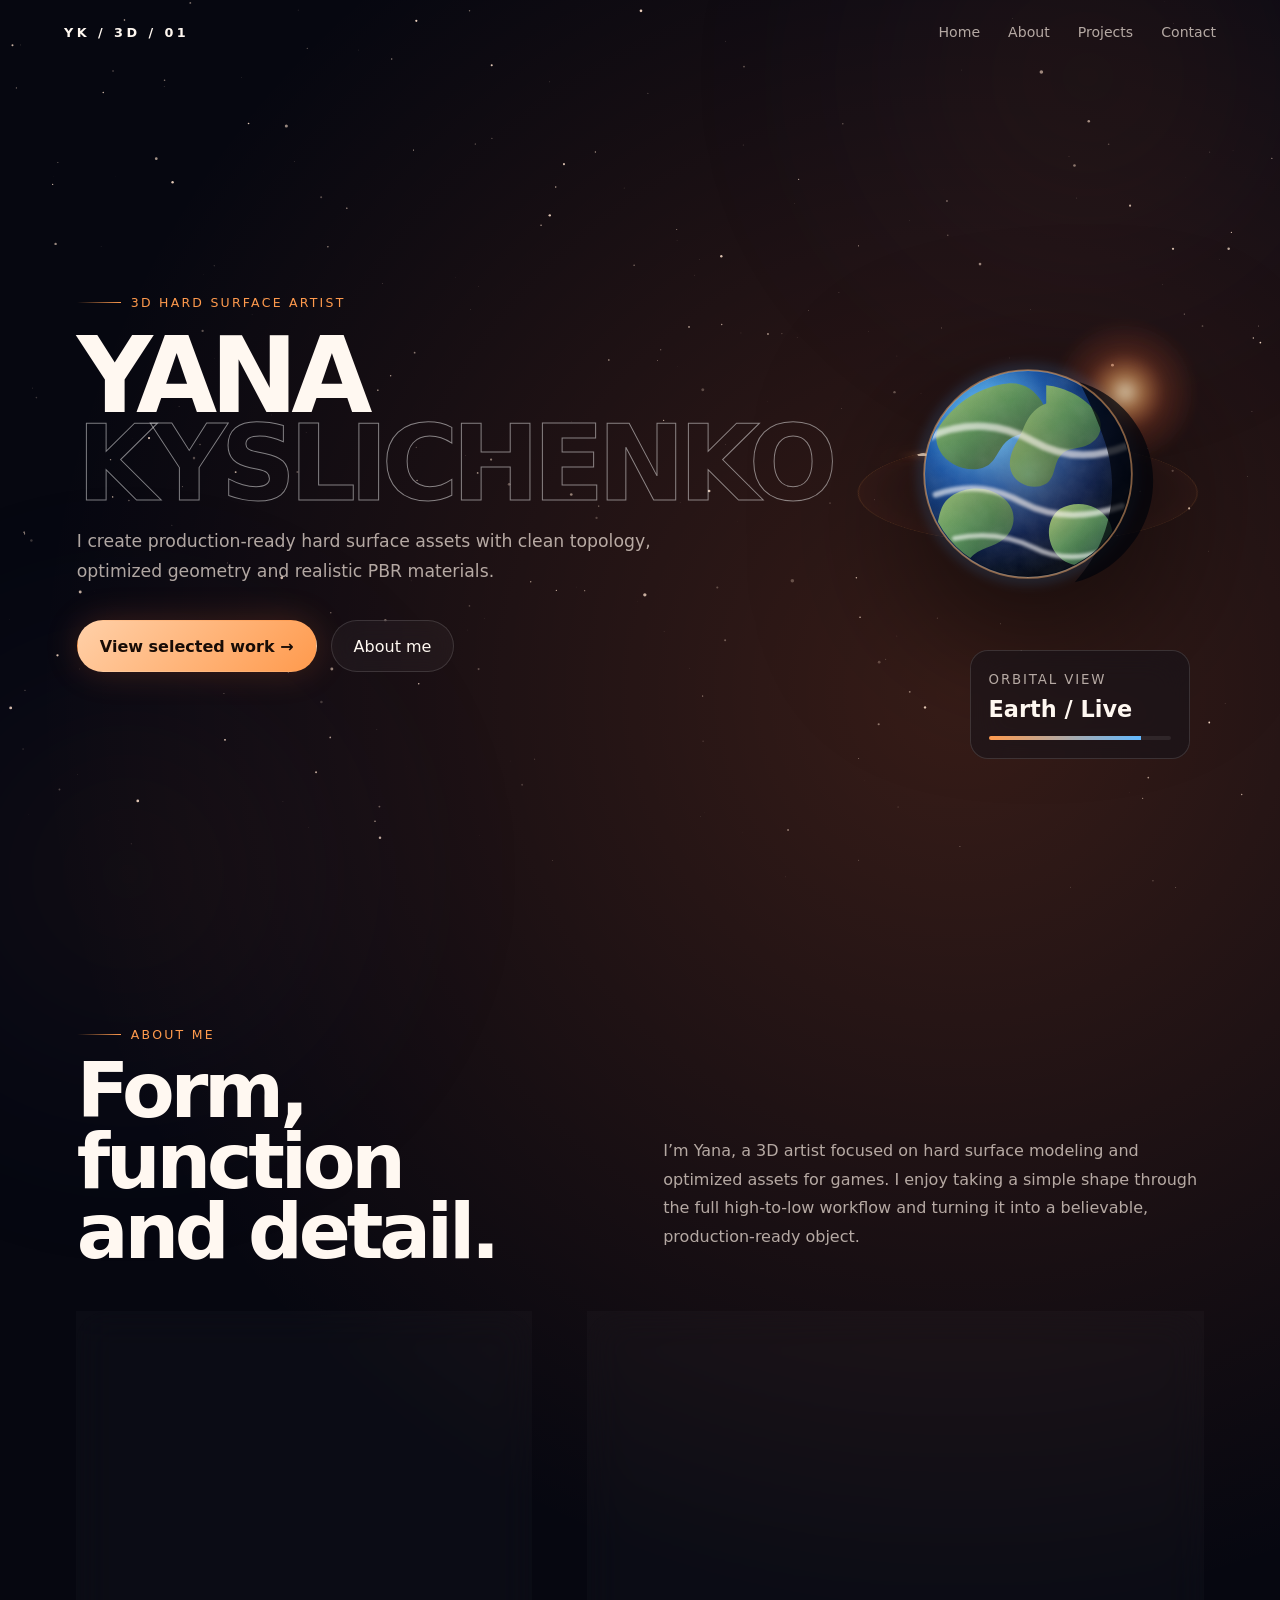
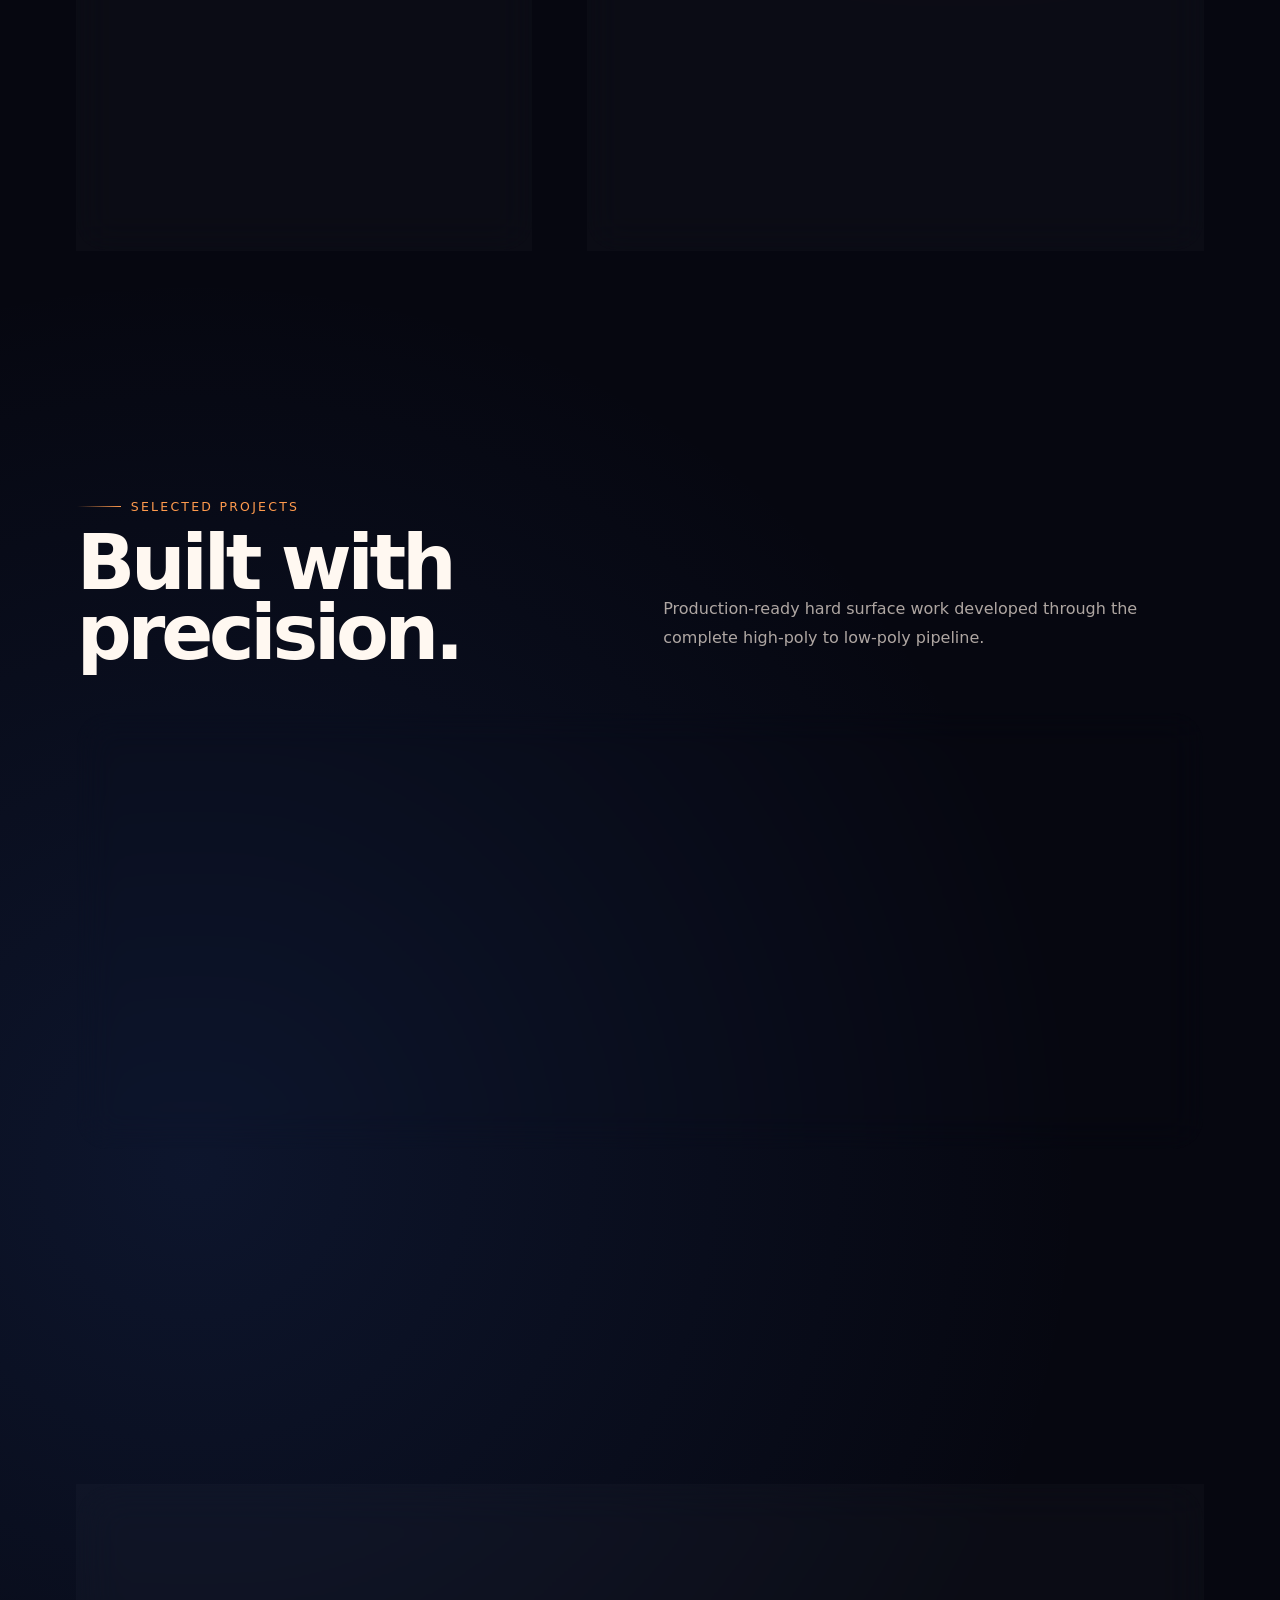
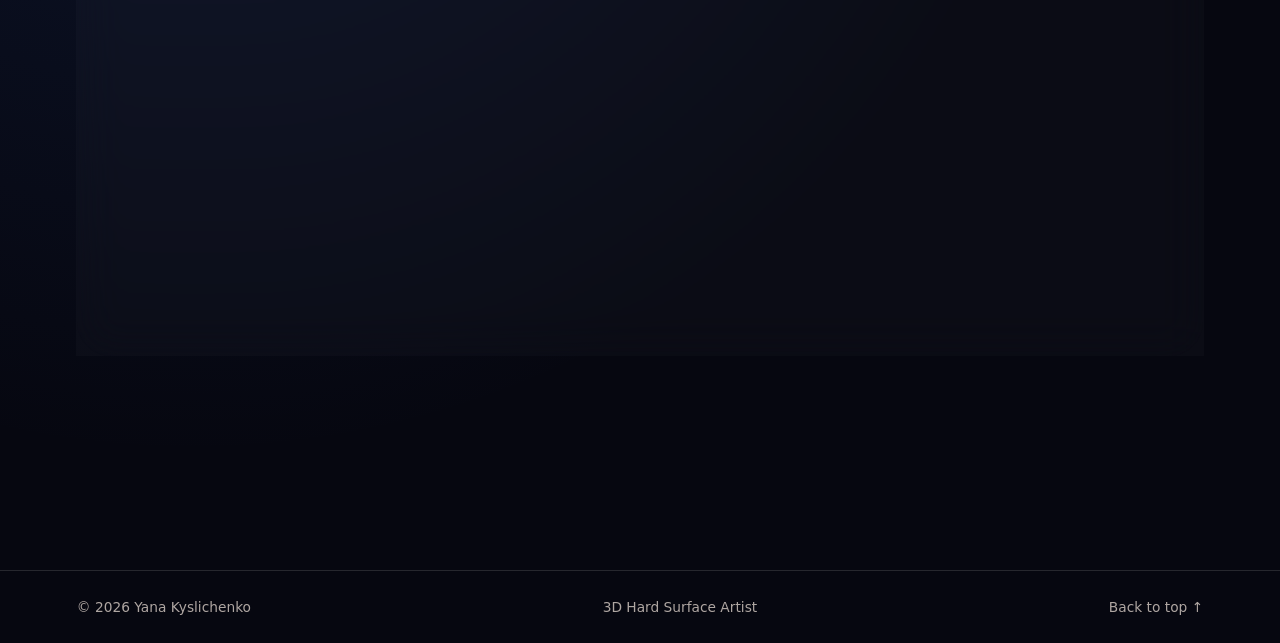
==== commit f3fd9f20: "Add English portfolio sections and realistic animated Earth" ====
--- a/index.html
+++ b/index.html
@@ -1,25 +1,69 @@
 <!doctype html>
-<html lang="uk">
+<html lang="en">
 <head>
-<meta charset="utf-8">
-<meta name="viewport" content="width=device-width,initial-scale=1">
-<title>Yana — 3D Artist Portfolio</title>
-<style>
-:root{--bg:#070914;--text:#fff8f1;--muted:rgba(255,241,231,.68);--line:rgba(255,255,255,.14);--glass:rgba(22,18,28,.46);--orange:#ffad66;--orange2:#ff6f4d}*{box-sizing:border-box}html{scroll-behavior:smooth}body{margin:0;overflow-x:hidden;background:radial-gradient(circle at 72% 25%,rgba(255,145,82,.25),transparent 28%),radial-gradient(circle at 20% 80%,rgba(255,102,51,.13),transparent 30%),radial-gradient(circle at 55% 10%,rgba(68,83,180,.16),transparent 28%),var(--bg);color:var(--text);font-family:Inter,system-ui,-apple-system,"Segoe UI",sans-serif}canvas{position:fixed;inset:0;width:100%;height:100%;z-index:-3}.smoke{position:fixed;width:60vw;height:60vw;border-radius:50%;pointer-events:none;z-index:-2;opacity:.17;filter:blur(80px);background:radial-gradient(circle,rgba(255,149,83,.42),rgba(255,111,77,.17) 38%,transparent 70%);animation:drift 20s ease-in-out infinite alternate}.smoke.one{top:-22vw;right:-17vw}.smoke.two{bottom:-26vw;left:-20vw;animation-duration:26s;animation-direction:alternate-reverse}@keyframes drift{from{transform:translate3d(-4%,-3%,0) scale(.9)}to{transform:translate3d(8%,6%,0) scale(1.17) rotate(18deg)}}header{position:fixed;inset:0 0 auto;z-index:20;display:flex;align-items:center;justify-content:space-between;padding:24px clamp(22px,5vw,72px);border-bottom:1px solid transparent;transition:.35s}header.scrolled{background:rgba(7,9,20,.62);backdrop-filter:blur(20px);border-color:var(--line)}.brand{font-weight:800;letter-spacing:.28em;font-size:.78rem}nav{display:flex;gap:28px}nav a{color:var(--muted);text-decoration:none;font-size:.86rem}nav a:hover{color:var(--orange)}.hero{min-height:100vh;display:grid;grid-template-columns:1.08fr .92fr;align-items:center;gap:30px;padding:130px clamp(24px,6vw,90px) 70px}.eyebrow{display:inline-flex;align-items:center;gap:10px;color:var(--orange);font-size:.78rem;letter-spacing:.18em;text-transform:uppercase}.eyebrow:before{content:"";width:46px;height:1px;background:linear-gradient(90deg,transparent,var(--orange))}h1{margin:24px 0 20px;font-size:clamp(3.2rem,8.4vw,8.8rem);line-height:.83;letter-spacing:-.065em;text-transform:uppercase}h1 span{display:block;color:transparent;-webkit-text-stroke:1px rgba(255,255,255,.58)}.hero-copy p{max-width:570px;margin:0;color:var(--muted);font-size:clamp(1rem,1.4vw,1.15rem);line-height:1.7}.actions{display:flex;gap:14px;flex-wrap:wrap;margin-top:34px}.btn{display:inline-flex;align-items:center;min-height:52px;padding:0 22px;border:1px solid var(--line);border-radius:999px;color:var(--text);text-decoration:none;background:rgba(255,255,255,.035);backdrop-filter:blur(14px);transition:.25s}.btn:hover{transform:translateY(-3px);border-color:rgba(255,173,102,.7)}.btn.primary{color:#1b0b03;border:0;background:linear-gradient(135deg,var(--orange),#fff0df);font-weight:750;box-shadow:0 0 34px rgba(255,111,77,.22)}.earth-stage{position:relative;min-height:620px;perspective:1200px}.orbit{position:absolute;left:50%;top:52%;width:560px;aspect-ratio:1;transform:translate(-50%,-50%) rotateX(72deg);border:1px solid rgba(255,173,102,.22);border-radius:50%;box-shadow:0 0 90px rgba(255,111,77,.1) inset;animation:orbit 20s linear infinite}.orbit:after{content:"";position:absolute;width:13px;height:13px;top:15%;left:12%;border-radius:50%;background:#ffd0a6;box-shadow:0 0 24px #ffbf82,0 0 55px var(--orange2)}@keyframes orbit{to{transform:translate(-50%,-50%) rotateX(72deg) rotateZ(360deg)}}.earth-wrap{position:absolute;left:50%;top:50%;width:min(520px,95%);transform:translate(-50%,-50%) rotate(-7deg);animation:float 6.5s ease-in-out infinite;filter:drop-shadow(0 42px 72px rgba(0,0,0,.64));transform-style:preserve-3d}@keyframes float{0%,100%{transform:translate(-50%,-50%) rotate(-7deg) translateY(-9px)}50%{transform:translate(-50%,-50%) rotate(-3deg) translateY(17px)}}.space-object{position:relative;width:100%;aspect-ratio:1.1}.sun{position:absolute;width:48%;aspect-ratio:1;right:5%;top:10%;border-radius:50%;background:radial-gradient(circle,rgba(255,225,170,.8) 0 8%,rgba(255,162,97,.38) 28%,rgba(255,111,77,.12) 52%,transparent 72%);filter:blur(18px);animation:pulse 4.5s ease-in-out infinite alternate}@keyframes pulse{to{transform:scale(1.09);opacity:.85}}.glow{position:absolute;width:68%;aspect-ratio:1;left:50%;top:51%;transform:translate(-50%,-50%);border-radius:50%;background:radial-gradient(circle,rgba(110,190,255,.3),rgba(64,121,255,.1) 55%,transparent 72%);filter:blur(17px)}.earth{position:absolute;width:min(385px,75%);aspect-ratio:1;left:50%;top:50%;transform:translate(-50%,-50%);border-radius:50%;overflow:hidden;background:radial-gradient(circle at 27% 24%,#c4ecff 0 7%,#69b7ff 16%,#2d68d5 35%,#102d72 68%,#040a1d 100%);border:1px solid rgba(255,255,255,.24);box-shadow:inset -42px -48px 70px rgba(0,0,0,.45),inset 20px 18px 30px rgba(255,255,255,.15),0 0 54px rgba(97,157,255,.33)}.earth:before{content:"";position:absolute;inset:0;border-radius:50%;background:radial-gradient(circle at 86% 34%,rgba(255,188,119,.72),transparent 27%),linear-gradient(120deg,transparent 45%,rgba(255,255,255,.11) 58%,rgba(255,255,255,.02) 74%,rgba(0,0,0,.48) 100%);mix-blend-mode:screen;z-index:4}.earth:after{content:"";position:absolute;inset:0;border-radius:50%;box-shadow:inset -88px 0 100px rgba(1,5,17,.62);z-index:5}.surface{position:absolute;inset:-2%;animation:spin 24s ease-in-out infinite}@keyframes spin{0%,100%{transform:translateX(-3%) scale(1.01)}50%{transform:translateX(3%) scale(1)}}.land{position:absolute;background:linear-gradient(145deg,#a0df76,#42a86c 62%,#1e6750);border-radius:46% 54% 50% 50%/54% 42% 58% 46%;box-shadow:inset -8px -10px 14px rgba(0,0,0,.2);opacity:.96}.l1{width:40%;height:26%;top:24%;left:6%;transform:rotate(12deg)}.l2{width:28%;height:18%;top:18%;right:12%;transform:rotate(-14deg)}.l3{width:32%;height:20%;bottom:24%;left:18%;transform:rotate(8deg)}.l4{width:18%;height:14%;bottom:18%;right:16%;transform:rotate(-20deg)}.cloud{position:absolute;background:rgba(255,255,255,.19);border-radius:999px;filter:blur(4px)}.c1{width:36%;height:8%;top:30%;left:24%}.c2{width:24%;height:7%;top:52%;left:14%}.c3{width:28%;height:8%;bottom:24%;right:16%}.hud{position:absolute;right:3%;bottom:6%;width:215px;padding:18px;border:1px solid var(--line);border-radius:18px;background:var(--glass);backdrop-filter:blur(18px);box-shadow:0 18px 50px rgba(0,0,0,.3)}.hud small{color:var(--muted);text-transform:uppercase;letter-spacing:.14em}.hud strong{display:block;margin-top:8px;font-size:1.45rem}.meter{height:4px;margin-top:14px;overflow:hidden;border-radius:999px;background:rgba(255,255,255,.09)}.meter span{display:block;width:82%;height:100%;background:linear-gradient(90deg,var(--orange),var(--orange2));animation:meter 3s ease-in-out infinite alternate}@keyframes meter{to{width:95%}}section.content{min-height:100vh;display:grid;align-items:center;padding:120px clamp(24px,6vw,90px)}.panel{max-width:1040px;padding:clamp(28px,5vw,64px);border:1px solid var(--line);border-radius:34px;background:linear-gradient(145deg,rgba(255,255,255,.055),rgba(255,255,255,.018));backdrop-filter:blur(22px);box-shadow:0 30px 100px rgba(0,0,0,.3)}.panel h2{margin:0 0 20px;font-size:clamp(2.1rem,5vw,5rem);letter-spacing:-.045em}.panel p{max-width:720px;color:var(--muted);line-height:1.8;font-size:1.05rem}.grid{display:grid;grid-template-columns:repeat(3,1fr);gap:16px;margin-top:34px}.card{min-height:190px;padding:24px;border-radius:22px;border:1px solid var(--line);background:rgba(255,255,255,.025);transition:.3s}.card:hover{transform:translateY(-8px);border-color:rgba(255,173,102,.45);background:rgba(255,145,82,.06)}.card b{display:block;margin-bottom:12px}.card span{color:var(--muted);line-height:1.6;font-size:.92rem}.reveal{opacity:0;transform:translateY(40px);transition:.85s cubic-bezier(.2,.7,.2,1)}.reveal.visible{opacity:1;transform:none}@media(max-width:900px){nav{display:none}.hero{grid-template-columns:1fr;padding-top:120px}.earth-stage{min-height:500px}.orbit{width:430px}.grid{grid-template-columns:1fr}.hud{right:0}}@media(prefers-reduced-motion:reduce){*{animation-duration:.001ms!important;animation-iteration-count:1!important;scroll-behavior:auto!important}}
-</style>
+  <meta charset="UTF-8">
+  <meta name="viewport" content="width=device-width, initial-scale=1.0">
+  <meta name="description" content="Portfolio of Yana Kyslichenko, a 3D Hard Surface Artist creating production-ready game assets.">
+  <title>Yana Kyslichenko — 3D Hard Surface Artist</title>
+  <style>
+    :root{--bg:#060710;--text:#fff8f1;--muted:rgba(255,241,231,.68);--line:rgba(255,255,255,.13);--glass:rgba(19,18,27,.5);--orange:#ff9a4d;--orange2:#ff623b;--blue:#62b9ff}
+    *{box-sizing:border-box}html{scroll-behavior:smooth}body{margin:0;overflow-x:hidden;background:radial-gradient(circle at 75% 18%,rgba(255,115,55,.2),transparent 28%),radial-gradient(circle at 15% 72%,rgba(57,109,220,.14),transparent 30%),var(--bg);color:var(--text);font-family:Inter,system-ui,-apple-system,"Segoe UI",sans-serif}
+    canvas{position:fixed;inset:0;width:100%;height:100%;z-index:-4}.smoke{position:fixed;width:60vw;height:60vw;border-radius:50%;pointer-events:none;z-index:-3;opacity:.17;filter:blur(85px);background:radial-gradient(circle,rgba(255,132,72,.4),rgba(66,103,214,.14) 40%,transparent 70%);animation:drift 19s ease-in-out infinite alternate}.smoke.one{top:-24vw;right:-15vw}.smoke.two{bottom:-28vw;left:-20vw;animation-duration:26s;animation-direction:alternate-reverse}@keyframes drift{to{transform:translate3d(8%,6%,0) scale(1.14) rotate(16deg)}}
+    header{position:fixed;top:0;left:0;right:0;z-index:20;display:flex;align-items:center;justify-content:space-between;padding:24px clamp(22px,5vw,72px);border-bottom:1px solid transparent;transition:.35s}header.scrolled{background:rgba(6,7,16,.68);backdrop-filter:blur(22px);border-color:var(--line)}.brand{font-weight:800;letter-spacing:.27em;font-size:.8rem}nav{display:flex;gap:28px}nav a{color:var(--muted);text-decoration:none;font-size:.88rem}nav a:hover{color:var(--orange)}
+    section{position:relative}.hero{min-height:100vh;display:grid;grid-template-columns:1.02fr .98fr;align-items:center;gap:28px;padding:128px clamp(24px,6vw,92px) 68px}.eyebrow{display:inline-flex;align-items:center;gap:10px;color:var(--orange);font-size:.78rem;letter-spacing:.18em;text-transform:uppercase}.eyebrow:before{content:"";width:44px;height:1px;background:linear-gradient(90deg,transparent,var(--orange))}h1{margin:22px 0 18px;font-size:clamp(3.4rem,8.2vw,8.7rem);line-height:.84;letter-spacing:-.065em;text-transform:uppercase}h1 span{display:block;color:transparent;-webkit-text-stroke:1px rgba(255,255,255,.48)}.hero-copy p{max-width:590px;color:var(--muted);font-size:clamp(1rem,1.35vw,1.14rem);line-height:1.75}.actions{display:flex;gap:14px;flex-wrap:wrap;margin-top:34px}.button{display:inline-flex;align-items:center;gap:10px;min-height:52px;padding:0 22px;border:1px solid var(--line);border-radius:999px;color:var(--text);text-decoration:none;background:rgba(255,255,255,.035);backdrop-filter:blur(14px);transition:.25s}.button.primary{color:#180c06;border-color:transparent;background:linear-gradient(135deg,#ffd0a8,var(--orange));font-weight:750;box-shadow:0 0 34px rgba(255,115,55,.2)}.button:hover{transform:translateY(-3px);border-color:rgba(255,154,77,.55)}
+    .earth-stage{position:relative;min-height:620px;perspective:1200px}.orbit{position:absolute;left:50%;top:51%;width:min(600px,100%);aspect-ratio:1;transform:translate(-50%,-50%) rotateX(73deg);border:1px solid rgba(255,154,77,.19);border-radius:50%;box-shadow:0 0 90px rgba(255,98,59,.08) inset;animation:orbit 22s linear infinite}.orbit:after{content:"";position:absolute;width:12px;height:12px;left:14%;top:14%;border-radius:50%;background:#ffd8b6;box-shadow:0 0 24px var(--orange),0 0 56px var(--orange2)}@keyframes orbit{to{transform:translate(-50%,-50%) rotateX(73deg) rotateZ(360deg)}}
+    .earth-wrap{position:absolute;left:50%;top:49%;width:min(500px,90%);transform:translate(-50%,-50%);filter:drop-shadow(0 44px 80px rgba(0,0,0,.7));animation:float 6.5s ease-in-out infinite}@keyframes float{50%{transform:translate(-50%,-50%) translateY(18px)}}.earth-svg{display:block;width:100%;height:auto;overflow:visible}.earth-rotor{transform-origin:250px 250px;animation:spinEarth 38s linear infinite}@keyframes spinEarth{to{transform:rotate(360deg)}}.cloud-layer{transform-origin:250px 250px;animation:spinClouds 52s linear infinite reverse}@keyframes spinClouds{to{transform:rotate(360deg)}}.sun-flare{animation:pulse 4s ease-in-out infinite alternate}@keyframes pulse{to{opacity:1;transform:scale(1.05)}}
+    .hud{position:absolute;right:2%;bottom:5%;width:220px;padding:18px;border:1px solid var(--line);border-radius:18px;background:var(--glass);backdrop-filter:blur(18px)}.hud small{color:var(--muted);text-transform:uppercase;letter-spacing:.14em}.hud strong{display:block;margin-top:8px;font-size:1.4rem}.meter{height:4px;margin-top:14px;overflow:hidden;border-radius:999px;background:rgba(255,255,255,.08)}.meter span{display:block;width:84%;height:100%;background:linear-gradient(90deg,var(--orange),var(--blue));animation:meter 3s ease-in-out infinite alternate}@keyframes meter{to{width:96%}}
+    .section{min-height:100vh;padding:120px clamp(24px,6vw,92px);display:grid;align-items:center}.section-shell{max-width:1160px;width:100%;margin:0 auto}.section-heading{display:flex;justify-content:space-between;gap:30px;align-items:end;margin-bottom:44px}.section-heading h2{margin:14px 0 0;font-size:clamp(2.7rem,6vw,6rem);line-height:.92;letter-spacing:-.055em}.section-heading p{max-width:540px;color:var(--muted);line-height:1.8}
+    .project{display:grid;grid-template-columns:1.25fr .75fr;gap:26px;padding:22px;border:1px solid var(--line);border-radius:30px;background:linear-gradient(145deg,rgba(255,255,255,.055),rgba(255,255,255,.018));text-decoration:none;color:inherit;backdrop-filter:blur(18px);transition:.3s}.project:hover{transform:translateY(-7px);border-color:rgba(255,154,77,.45)}.project-image{position:relative;overflow:hidden;border-radius:22px;min-height:390px;background:#0c0d14}.project-image img{width:100%;height:100%;object-fit:cover;display:block;transition:.6s}.project:hover img{transform:scale(1.025)}.project-info{display:flex;flex-direction:column;justify-content:space-between;padding:18px 8px}.project-number{color:var(--orange);letter-spacing:.16em;text-transform:uppercase;font-size:.78rem}.project h3{font-size:clamp(2.2rem,4vw,4.5rem);line-height:.95;margin:18px 0}.project-info p{color:var(--muted);line-height:1.7}.project-tags{display:flex;flex-wrap:wrap;gap:9px}.project-tags span{padding:9px 12px;border:1px solid var(--line);border-radius:999px;color:var(--muted);font-size:.82rem}
+    .about-grid{display:grid;grid-template-columns:.85fr 1.15fr;gap:56px}.about-card{padding:32px;border:1px solid var(--line);border-radius:28px;background:rgba(255,255,255,.025);backdrop-filter:blur(18px)}.about-lead{font-size:clamp(1.6rem,3vw,2.8rem);line-height:1.22;margin:0 0 24px}.about-card p{color:var(--muted);line-height:1.8}.capabilities{display:grid;grid-template-columns:repeat(2,1fr);gap:18px;margin-top:28px}.capability{padding:22px;border-top:1px solid var(--line)}.capability h3{margin:0 0 14px;color:var(--orange)}.capability ul{padding:0;margin:0;list-style:none;color:var(--muted);line-height:1.85}
+    .contact-box{padding:clamp(32px,6vw,72px);border:1px solid var(--line);border-radius:34px;background:radial-gradient(circle at 85% 20%,rgba(255,115,55,.16),transparent 34%),rgba(255,255,255,.025);backdrop-filter:blur(22px)}.contact-box h2{font-size:clamp(3rem,7vw,7rem);line-height:.92;letter-spacing:-.055em;margin:18px 0 30px}.email{font-size:clamp(1.15rem,2.2vw,2rem);color:var(--text);text-decoration:none;border-bottom:1px solid var(--orange);padding-bottom:6px}.socials{display:flex;gap:20px;flex-wrap:wrap;margin-top:38px}.socials a{color:var(--muted);text-decoration:none}.socials a:hover{color:var(--orange)}footer{display:flex;justify-content:space-between;gap:20px;padding:28px clamp(24px,6vw,92px);border-top:1px solid var(--line);color:var(--muted);font-size:.86rem}
+    .reveal{opacity:0;transform:translateY(38px);transition:.85s cubic-bezier(.2,.7,.2,1)}.reveal.visible{opacity:1;transform:none}
+    @media(max-width:900px){nav{display:none}.hero{grid-template-columns:1fr;padding-top:120px}.earth-stage{min-height:520px}.project,.about-grid{grid-template-columns:1fr}.section-heading{display:block}.capabilities{grid-template-columns:1fr}.project-image{min-height:300px}.hud{right:0}footer{flex-direction:column}.orbit{width:430px}}
+  </style>
 </head>
 <body>
-<canvas id="stars"></canvas><div class="smoke one"></div><div class="smoke two"></div>
-<header id="header"><div class="brand">YK / 3D / 01</div><nav><a href="#mission">Місія</a><a href="#systems">Системи</a><a href="#contact">Контакт</a></nav></header>
-<main>
-<section class="hero">
-<div class="hero-copy reveal"><div class="eyebrow">3D Hard Surface Artist</div><h1>Yana <span>3D Artist</span></h1><p>Я створюю деталізовані hard-surface моделі, game-ready assets і PBR-матеріали. Космічний варіант портфоліо з видом на Землю, анімованими зорями, легким туманом і теплим помаранчевим сяйвом.</p><div class="actions"><a class="btn primary" href="#mission">Переглянути роботи →</a><a class="btn" href="#systems">Мої навички</a></div></div>
-<div class="earth-stage reveal" id="earthStage"><div class="orbit"></div><div class="earth-wrap" id="earthWrap"><div class="space-object"><div class="sun"></div><div class="glow"></div><div class="earth"><div class="surface"><span class="land l1"></span><span class="land l2"></span><span class="land l3"></span><span class="land l4"></span><span class="cloud c1"></span><span class="cloud c2"></span><span class="cloud c3"></span></div></div></div></div><div class="hud"><small>Orbital view</small><strong>Earth online</strong><div class="meter"><span></span></div></div></div>
-</section>
-<section class="content" id="mission"><div class="panel reveal"><div class="eyebrow">Selected work</div><h2>3D-моделі, створені для реального часу</h2><p>Окремий тестовий сайт для презентації hard-surface робіт. Далі сюди можна додати Cash Register, Military Crate, Marmoset Viewer, рендери та сторінки з повним production pipeline.</p><div class="grid" id="systems"><div class="card"><b>Hard Surface</b><span>High poly, low poly, чиста топологія, bevel workflow і деталізація механічних об’єктів.</span></div><div class="card"><b>Game Ready</b><span>UV, baking, оптимізація моделей та підготовка assets для real-time rendering.</span></div><div class="card"><b>PBR Texturing</b><span>Metal, plastic, rubber, edge wear, scratches, roughness і реалістичні матеріали.</span></div></div></div></section>
-<section class="content" id="contact"><div class="panel reveal"><div class="eyebrow">Contact</div><h2>Let’s build something real</h2><p>Portfolio concept by Yana — 3D Hard Surface Artist. Available for freelance projects and collaboration.</p></div></section>
-</main>
-<script>
-const canvas=document.getElementById('stars'),ctx=canvas.getContext('2d');let stars=[],mx=0,my=0;function resize(){canvas.width=innerWidth*devicePixelRatio;canvas.height=innerHeight*devicePixelRatio;canvas.style.width=innerWidth+'px';canvas.style.height=innerHeight+'px';ctx.setTransform(devicePixelRatio,0,0,devicePixelRatio,0,0);stars=Array.from({length:Math.min(320,Math.floor(innerWidth*.22))},()=>({x:Math.random()*innerWidth,y:Math.random()*innerHeight,z:Math.random()+.15,r:Math.random()*1.4+.2,a:Math.random()*.75+.2}))}function draw(){ctx.clearRect(0,0,innerWidth,innerHeight);for(const s of stars){s.y+=.08+s.z*.18;if(s.y>innerHeight+4)s.y=-4;const px=(mx-innerWidth/2)*s.z*.012,py=(my-innerHeight/2)*s.z*.012;ctx.beginPath();ctx.fillStyle=`rgba(255,228,205,${s.a})`;ctx.arc(s.x+px,s.y+py,s.r*s.z,0,Math.PI*2);ctx.fill()}requestAnimationFrame(draw)}addEventListener('resize',resize);addEventListener('pointermove',e=>{mx=e.clientX;my=e.clientY;const rx=(e.clientY/innerHeight-.5)*-10,ry=(e.clientX/innerWidth-.5)*14;document.getElementById('earthStage').style.transform=`perspective(1200px) rotateX(${rx*.15}deg) rotateY(${ry*.12}deg)`});const observer=new IntersectionObserver(es=>es.forEach(e=>e.target.classList.toggle('visible',e.isIntersecting)),{threshold:.14});document.querySelectorAll('.reveal').forEach(e=>observer.observe(e));addEventListener('scroll',()=>document.getElementById('header').classList.toggle('scrolled',scrollY>20));resize();draw();
-</script>
-</body></html>+  <canvas id="stars"></canvas><div class="smoke one"></div><div class="smoke two"></div>
+  <header id="header"><div class="brand">YK / 3D / 01</div><nav><a href="#home">Home</a><a href="#about">About</a><a href="#projects">Projects</a><a href="#contact">Contact</a></nav></header>
+  <main>
+    <section class="hero" id="home">
+      <div class="hero-copy reveal"><div class="eyebrow">3D Hard Surface Artist</div><h1>Yana <span>Kyslichenko</span></h1><p>I create production-ready hard surface assets with clean topology, optimized geometry and realistic PBR materials.</p><div class="actions"><a class="button primary" href="#projects">View selected work →</a><a class="button" href="#about">About me</a></div></div>
+      <div class="earth-stage reveal" id="earthStage"><div class="orbit"></div><div class="earth-wrap" id="earthWrap">
+        <svg class="earth-svg" viewBox="0 0 500 500" role="img" aria-label="Realistic animated Earth viewed from space">
+          <defs>
+            <radialGradient id="ocean" cx="30%" cy="24%" r="78%"><stop offset="0" stop-color="#b8e9ff"/><stop offset=".16" stop-color="#4ca6e8"/><stop offset=".42" stop-color="#1653a4"/><stop offset=".75" stop-color="#071d4a"/><stop offset="1" stop-color="#020712"/></radialGradient>
+            <linearGradient id="land" x1="0" y1="0" x2="1" y2="1"><stop stop-color="#a6c97a"/><stop offset=".45" stop-color="#548d56"/><stop offset="1" stop-color="#183d34"/></linearGradient>
+            <radialGradient id="sun" cx="50%" cy="50%" r="50%"><stop offset="0" stop-color="#fff1cf" stop-opacity=".95"/><stop offset=".22" stop-color="#ffb169" stop-opacity=".65"/><stop offset=".55" stop-color="#ff6b3c" stop-opacity=".2"/><stop offset="1" stop-color="#ff6b3c" stop-opacity="0"/></radialGradient>
+            <filter id="soft"><feGaussianBlur stdDeviation="8"/></filter><filter id="cloudBlur"><feGaussianBlur stdDeviation="2.6"/></filter><filter id="texture"><feTurbulence type="fractalNoise" baseFrequency=".028" numOctaves="4" seed="11"/><feColorMatrix type="saturate" values="0"/><feComponentTransfer><feFuncA type="table" tableValues="0 .22"/></feComponentTransfer></filter>
+            <clipPath id="clip"><circle cx="250" cy="250" r="168"/></clipPath>
+          </defs>
+          <circle class="sun-flare" cx="410" cy="115" r="120" fill="url(#sun)" opacity=".85" filter="url(#soft)"/>
+          <circle cx="250" cy="250" r="184" fill="#4ba7ff" opacity=".12" filter="url(#soft)"/>
+          <circle cx="250" cy="250" r="170" fill="url(#ocean)" stroke="#93d4ff" stroke-opacity=".25" stroke-width="2"/>
+          <g clip-path="url(#clip)" class="earth-rotor">
+            <path d="M105 170c28-40 69-65 112-69 27-2 44 12 55 29 11 17 6 36-12 46-15 9-33 8-46 21-15 15-18 37-39 43-26 8-58-6-70-28-8-15-8-29 0-42z" fill="url(#land)"/>
+            <path d="M280 104c31 3 67 21 84 48 12 19 5 40-15 50-15 8-34 4-45 17-13 15-8 38-26 48-18 10-45 1-54-17-9-18-1-39 9-55 12-20 14-48 47-61z" fill="url(#land)"/>
+            <path d="M123 287c29-20 70-17 92 8 17 19 14 45-4 61-17 15-42 15-57 33-13 16-18 40-40 42-22 2-39-20-37-42 2-18 15-31 21-47 7-19 5-41 25-55z" fill="url(#land)"/>
+            <path d="M303 307c27-15 63-8 79 18 13 22 7 52-14 67-21 14-52 11-69-8-18-20-22-58 4-77z" fill="url(#land)"/>
+            <rect x="76" y="76" width="348" height="348" filter="url(#texture)" opacity=".55"/>
+          </g>
+          <g clip-path="url(#clip)" class="cloud-layer" opacity=".62" filter="url(#cloudBlur)"><path d="M85 190c65-30 126-21 173 6s98 31 157 7" fill="none" stroke="white" stroke-width="12" stroke-linecap="round"/><path d="M98 284c58-20 102-9 143 13s93 30 164 6" fill="none" stroke="white" stroke-width="10" stroke-linecap="round"/><path d="M129 356c53-11 96-2 130 15 31 16 69 20 110 8" fill="none" stroke="white" stroke-width="8" stroke-linecap="round"/></g>
+          <circle cx="250" cy="250" r="170" fill="url(#sun)" opacity=".18"/>
+          <path d="M335 99a170 170 0 0 1 76 278c-22 25-51 43-84 51 62-67 74-157 50-230-11-34-25-65-42-99z" fill="#01030a" opacity=".72"/>
+          <circle cx="250" cy="250" r="171" fill="none" stroke="#ffb06b" stroke-opacity=".48" stroke-width="3"/>
+        </svg>
+      </div><div class="hud"><small>Orbital view</small><strong>Earth / Live</strong><div class="meter"><span></span></div></div></div>
+    </section>
+
+    <section class="section" id="about"><div class="section-shell"><div class="section-heading reveal"><div><div class="eyebrow">About me</div><h2>Form, function<br>and detail.</h2></div><p>I’m Yana, a 3D artist focused on hard surface modeling and optimized assets for games. I enjoy taking a simple shape through the full high-to-low workflow and turning it into a believable, production-ready object.</p></div><div class="about-grid"><div class="about-card reveal"><p class="about-lead">I build detailed objects that are clean, efficient and ready for real-time use.</p><p>My workflow covers modeling, UVs, baking, texturing and final presentation.</p></div><div class="about-card reveal"><div class="capabilities"><div class="capability"><h3>Expertise</h3><ul><li>Hard Surface Modeling</li><li>High & Low Poly</li><li>UV & Baking</li><li>PBR Texturing</li></ul></div><div class="capability"><h3>Tools</h3><ul><li>Maya & Blender</li><li>Substance 3D Painter</li><li>Marmoset Toolbag</li><li>Adobe Photoshop</li></ul></div><div class="capability"><h3>Training</h3><ul><li>3D Modelling — Genius.Space</li><li>10 completed modules</li><li>24 lectures</li><li>24 training hours</li></ul></div><div class="capability"><h3>Focus</h3><ul><li>Game-ready props</li><li>Clean topology</li><li>Realistic materials</li><li>Presentation renders</li></ul></div></div></div></div></div></section>
+
+    <section class="section" id="projects"><div class="section-shell"><div class="section-heading reveal"><div><div class="eyebrow">Selected projects</div><h2>Built with<br>precision.</h2></div><p>Production-ready hard surface work developed through the complete high-poly to low-poly pipeline.</p></div><a class="project reveal" href="https://ykyana.github.io/YKyana-portfolio/project-cash-register.html" target="_blank" rel="noopener noreferrer"><div class="project-image"><img src="https://ykyana.github.io/YKyana-portfolio/images/cash-register.webp" alt="Vintage cash register 3D game asset created by Yana Kyslichenko"></div><div class="project-info"><div><span class="project-number">Project 01 · 2026</span><h3>Cash Register</h3><p>A detailed game-ready prop created through high poly, low poly, UV, baking, PBR texturing and final rendering.</p></div><div class="project-tags"><span>Hard Surface</span><span>Game-ready</span><span>PBR</span><span>Marmoset Viewer</span></div></div></a></div></section>
+
+    <section class="section" id="contact"><div class="section-shell"><div class="contact-box reveal"><div class="eyebrow">Contact</div><h2>Have a project<br>in mind?</h2><a class="email" href="mailto:yanakislichenko@icloud.com">yanakislichenko@icloud.com ↗</a><div class="socials"><a href="https://yanamain.artstation.com" target="_blank" rel="noopener noreferrer">ArtStation ↗</a><a href="https://www.linkedin.com/in/yana-kyslichenko-04148a252/" target="_blank" rel="noopener noreferrer">LinkedIn ↗</a></div></div></div></section>
+  </main>
+  <footer><span>© 2026 Yana Kyslichenko</span><span>3D Hard Surface Artist</span><a href="#home" style="color:inherit;text-decoration:none">Back to top ↑</a></footer>
+  <script>
+    const canvas=document.getElementById('stars'),ctx=canvas.getContext('2d');let stars=[],mx=0,my=0;function resize(){canvas.width=innerWidth*devicePixelRatio;canvas.height=innerHeight*devicePixelRatio;canvas.style.width=innerWidth+'px';canvas.style.height=innerHeight+'px';ctx.setTransform(devicePixelRatio,0,0,devicePixelRatio,0,0);stars=Array.from({length:Math.min(340,Math.floor(innerWidth*.23))},()=>({x:Math.random()*innerWidth,y:Math.random()*innerHeight,z:Math.random()+.15,r:Math.random()*1.4+.2,a:Math.random()*.75+.2}))}function draw(){ctx.clearRect(0,0,innerWidth,innerHeight);for(const s of stars){s.y+=.07+s.z*.16;if(s.y>innerHeight+4)s.y=-4;const px=(mx-innerWidth/2)*s.z*.012,py=(my-innerHeight/2)*s.z*.012;ctx.beginPath();ctx.fillStyle=`rgba(255,226,205,${s.a})`;ctx.arc(s.x+px,s.y+py,s.r*s.z,0,Math.PI*2);ctx.fill()}requestAnimationFrame(draw)}addEventListener('resize',resize);addEventListener('pointermove',e=>{mx=e.clientX;my=e.clientY;const ry=(e.clientX/innerWidth-.5)*10,rx=(e.clientY/innerHeight-.5)*-7;document.getElementById('earthStage').style.transform=`perspective(1200px) rotateX(${rx*.15}deg) rotateY(${ry*.15}deg)`});const obs=new IntersectionObserver(es=>es.forEach(e=>e.target.classList.toggle('visible',e.isIntersecting)),{threshold:.12});document.querySelectorAll('.reveal').forEach(el=>obs.observe(el));addEventListener('scroll',()=>document.getElementById('header').classList.toggle('scrolled',scrollY>20));resize();draw();
+  </script>
+</body>
+</html>
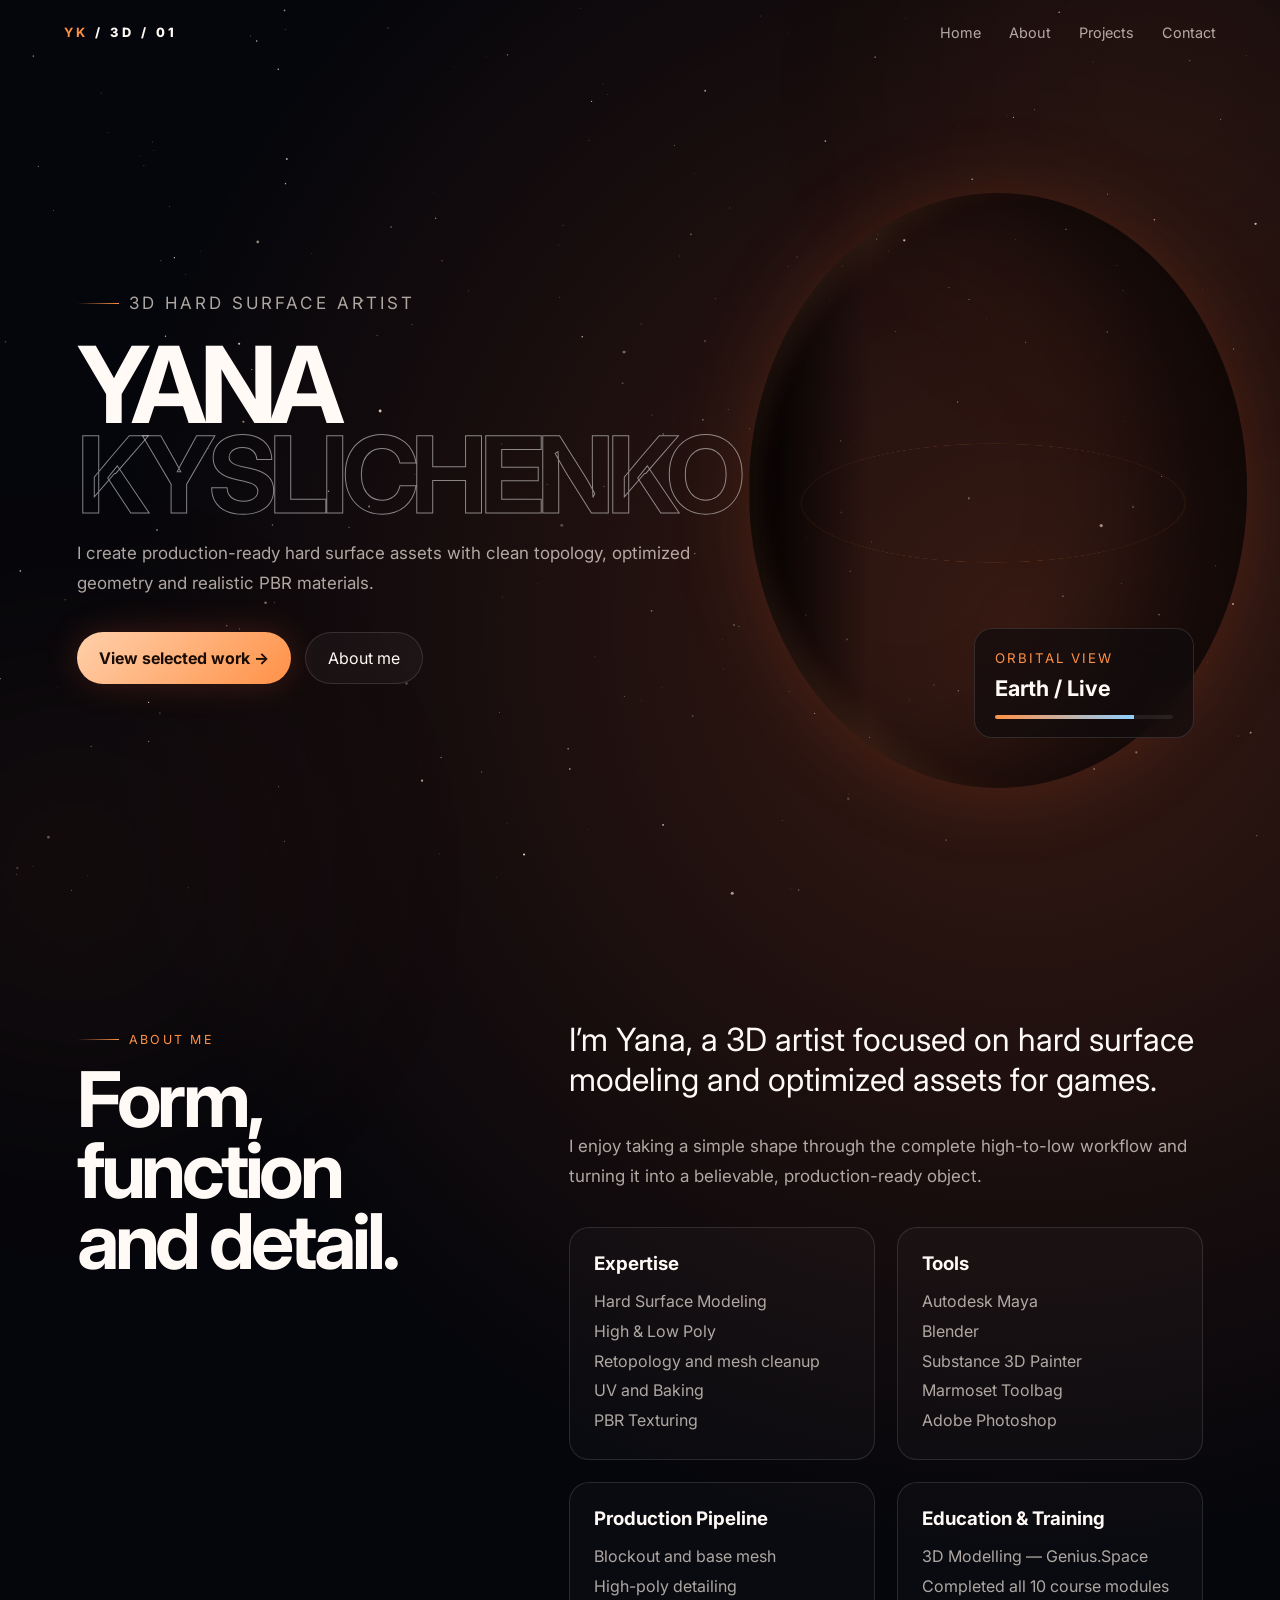
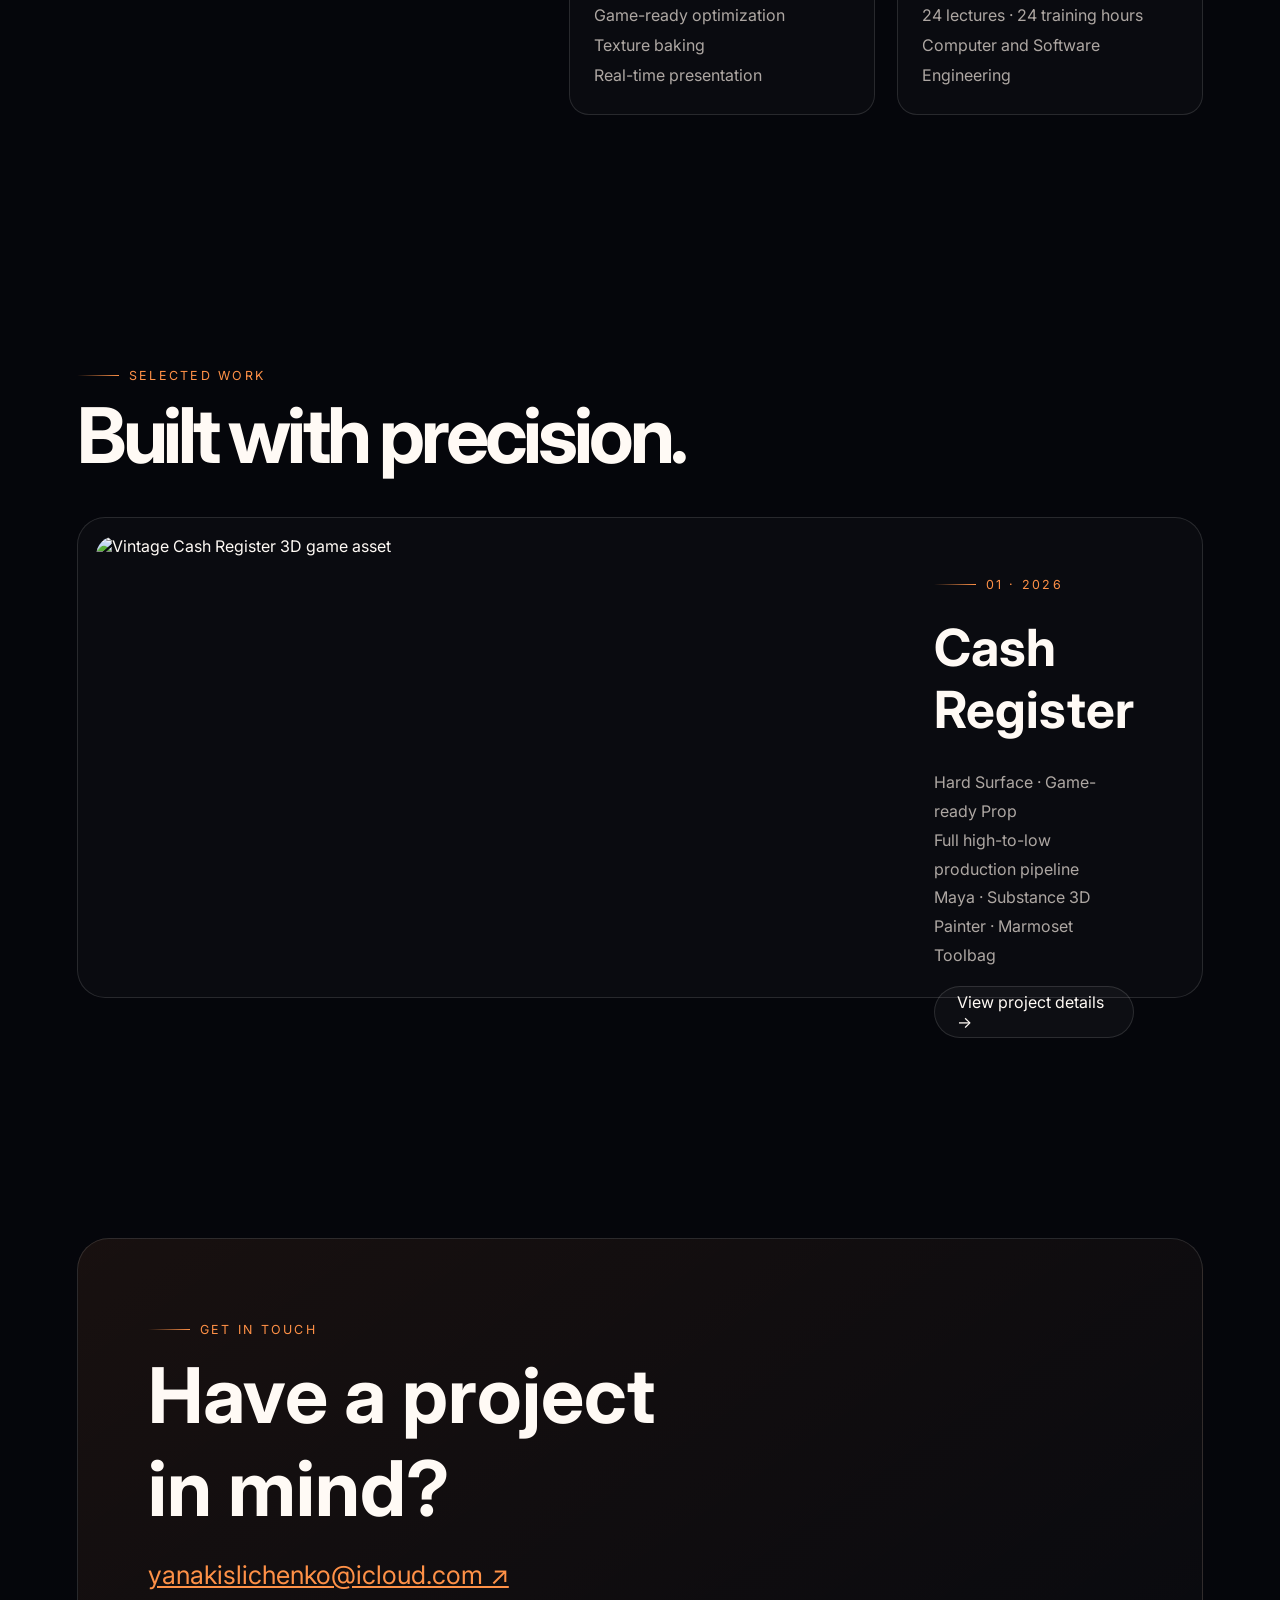
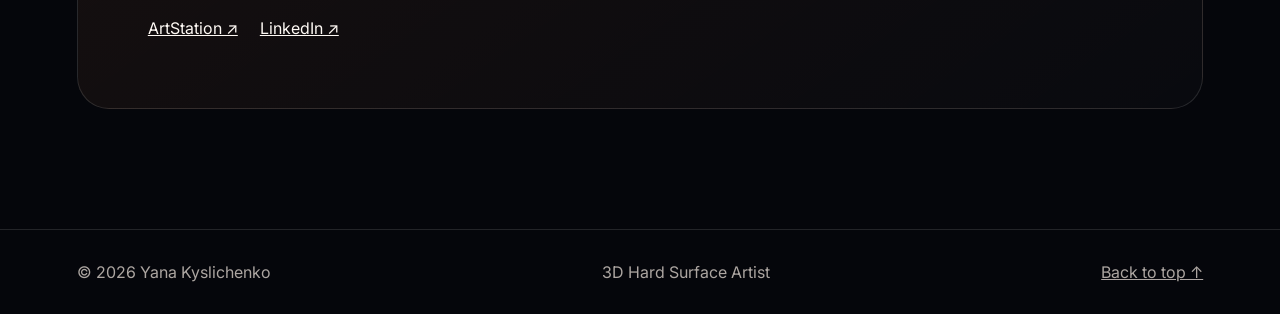
==== commit 1aaca1f6: "Split portfolio into files and add project navigation" ====
--- a/index.html
+++ b/index.html
@@ -1,69 +1 @@
-<!doctype html>
-<html lang="en">
-<head>
-  <meta charset="UTF-8">
-  <meta name="viewport" content="width=device-width, initial-scale=1.0">
-  <meta name="description" content="Portfolio of Yana Kyslichenko, a 3D Hard Surface Artist creating production-ready game assets.">
-  <title>Yana Kyslichenko — 3D Hard Surface Artist</title>
-  <style>
-    :root{--bg:#060710;--text:#fff8f1;--muted:rgba(255,241,231,.68);--line:rgba(255,255,255,.13);--glass:rgba(19,18,27,.5);--orange:#ff9a4d;--orange2:#ff623b;--blue:#62b9ff}
-    *{box-sizing:border-box}html{scroll-behavior:smooth}body{margin:0;overflow-x:hidden;background:radial-gradient(circle at 75% 18%,rgba(255,115,55,.2),transparent 28%),radial-gradient(circle at 15% 72%,rgba(57,109,220,.14),transparent 30%),var(--bg);color:var(--text);font-family:Inter,system-ui,-apple-system,"Segoe UI",sans-serif}
-    canvas{position:fixed;inset:0;width:100%;height:100%;z-index:-4}.smoke{position:fixed;width:60vw;height:60vw;border-radius:50%;pointer-events:none;z-index:-3;opacity:.17;filter:blur(85px);background:radial-gradient(circle,rgba(255,132,72,.4),rgba(66,103,214,.14) 40%,transparent 70%);animation:drift 19s ease-in-out infinite alternate}.smoke.one{top:-24vw;right:-15vw}.smoke.two{bottom:-28vw;left:-20vw;animation-duration:26s;animation-direction:alternate-reverse}@keyframes drift{to{transform:translate3d(8%,6%,0) scale(1.14) rotate(16deg)}}
-    header{position:fixed;top:0;left:0;right:0;z-index:20;display:flex;align-items:center;justify-content:space-between;padding:24px clamp(22px,5vw,72px);border-bottom:1px solid transparent;transition:.35s}header.scrolled{background:rgba(6,7,16,.68);backdrop-filter:blur(22px);border-color:var(--line)}.brand{font-weight:800;letter-spacing:.27em;font-size:.8rem}nav{display:flex;gap:28px}nav a{color:var(--muted);text-decoration:none;font-size:.88rem}nav a:hover{color:var(--orange)}
-    section{position:relative}.hero{min-height:100vh;display:grid;grid-template-columns:1.02fr .98fr;align-items:center;gap:28px;padding:128px clamp(24px,6vw,92px) 68px}.eyebrow{display:inline-flex;align-items:center;gap:10px;color:var(--orange);font-size:.78rem;letter-spacing:.18em;text-transform:uppercase}.eyebrow:before{content:"";width:44px;height:1px;background:linear-gradient(90deg,transparent,var(--orange))}h1{margin:22px 0 18px;font-size:clamp(3.4rem,8.2vw,8.7rem);line-height:.84;letter-spacing:-.065em;text-transform:uppercase}h1 span{display:block;color:transparent;-webkit-text-stroke:1px rgba(255,255,255,.48)}.hero-copy p{max-width:590px;color:var(--muted);font-size:clamp(1rem,1.35vw,1.14rem);line-height:1.75}.actions{display:flex;gap:14px;flex-wrap:wrap;margin-top:34px}.button{display:inline-flex;align-items:center;gap:10px;min-height:52px;padding:0 22px;border:1px solid var(--line);border-radius:999px;color:var(--text);text-decoration:none;background:rgba(255,255,255,.035);backdrop-filter:blur(14px);transition:.25s}.button.primary{color:#180c06;border-color:transparent;background:linear-gradient(135deg,#ffd0a8,var(--orange));font-weight:750;box-shadow:0 0 34px rgba(255,115,55,.2)}.button:hover{transform:translateY(-3px);border-color:rgba(255,154,77,.55)}
-    .earth-stage{position:relative;min-height:620px;perspective:1200px}.orbit{position:absolute;left:50%;top:51%;width:min(600px,100%);aspect-ratio:1;transform:translate(-50%,-50%) rotateX(73deg);border:1px solid rgba(255,154,77,.19);border-radius:50%;box-shadow:0 0 90px rgba(255,98,59,.08) inset;animation:orbit 22s linear infinite}.orbit:after{content:"";position:absolute;width:12px;height:12px;left:14%;top:14%;border-radius:50%;background:#ffd8b6;box-shadow:0 0 24px var(--orange),0 0 56px var(--orange2)}@keyframes orbit{to{transform:translate(-50%,-50%) rotateX(73deg) rotateZ(360deg)}}
-    .earth-wrap{position:absolute;left:50%;top:49%;width:min(500px,90%);transform:translate(-50%,-50%);filter:drop-shadow(0 44px 80px rgba(0,0,0,.7));animation:float 6.5s ease-in-out infinite}@keyframes float{50%{transform:translate(-50%,-50%) translateY(18px)}}.earth-svg{display:block;width:100%;height:auto;overflow:visible}.earth-rotor{transform-origin:250px 250px;animation:spinEarth 38s linear infinite}@keyframes spinEarth{to{transform:rotate(360deg)}}.cloud-layer{transform-origin:250px 250px;animation:spinClouds 52s linear infinite reverse}@keyframes spinClouds{to{transform:rotate(360deg)}}.sun-flare{animation:pulse 4s ease-in-out infinite alternate}@keyframes pulse{to{opacity:1;transform:scale(1.05)}}
-    .hud{position:absolute;right:2%;bottom:5%;width:220px;padding:18px;border:1px solid var(--line);border-radius:18px;background:var(--glass);backdrop-filter:blur(18px)}.hud small{color:var(--muted);text-transform:uppercase;letter-spacing:.14em}.hud strong{display:block;margin-top:8px;font-size:1.4rem}.meter{height:4px;margin-top:14px;overflow:hidden;border-radius:999px;background:rgba(255,255,255,.08)}.meter span{display:block;width:84%;height:100%;background:linear-gradient(90deg,var(--orange),var(--blue));animation:meter 3s ease-in-out infinite alternate}@keyframes meter{to{width:96%}}
-    .section{min-height:100vh;padding:120px clamp(24px,6vw,92px);display:grid;align-items:center}.section-shell{max-width:1160px;width:100%;margin:0 auto}.section-heading{display:flex;justify-content:space-between;gap:30px;align-items:end;margin-bottom:44px}.section-heading h2{margin:14px 0 0;font-size:clamp(2.7rem,6vw,6rem);line-height:.92;letter-spacing:-.055em}.section-heading p{max-width:540px;color:var(--muted);line-height:1.8}
-    .project{display:grid;grid-template-columns:1.25fr .75fr;gap:26px;padding:22px;border:1px solid var(--line);border-radius:30px;background:linear-gradient(145deg,rgba(255,255,255,.055),rgba(255,255,255,.018));text-decoration:none;color:inherit;backdrop-filter:blur(18px);transition:.3s}.project:hover{transform:translateY(-7px);border-color:rgba(255,154,77,.45)}.project-image{position:relative;overflow:hidden;border-radius:22px;min-height:390px;background:#0c0d14}.project-image img{width:100%;height:100%;object-fit:cover;display:block;transition:.6s}.project:hover img{transform:scale(1.025)}.project-info{display:flex;flex-direction:column;justify-content:space-between;padding:18px 8px}.project-number{color:var(--orange);letter-spacing:.16em;text-transform:uppercase;font-size:.78rem}.project h3{font-size:clamp(2.2rem,4vw,4.5rem);line-height:.95;margin:18px 0}.project-info p{color:var(--muted);line-height:1.7}.project-tags{display:flex;flex-wrap:wrap;gap:9px}.project-tags span{padding:9px 12px;border:1px solid var(--line);border-radius:999px;color:var(--muted);font-size:.82rem}
-    .about-grid{display:grid;grid-template-columns:.85fr 1.15fr;gap:56px}.about-card{padding:32px;border:1px solid var(--line);border-radius:28px;background:rgba(255,255,255,.025);backdrop-filter:blur(18px)}.about-lead{font-size:clamp(1.6rem,3vw,2.8rem);line-height:1.22;margin:0 0 24px}.about-card p{color:var(--muted);line-height:1.8}.capabilities{display:grid;grid-template-columns:repeat(2,1fr);gap:18px;margin-top:28px}.capability{padding:22px;border-top:1px solid var(--line)}.capability h3{margin:0 0 14px;color:var(--orange)}.capability ul{padding:0;margin:0;list-style:none;color:var(--muted);line-height:1.85}
-    .contact-box{padding:clamp(32px,6vw,72px);border:1px solid var(--line);border-radius:34px;background:radial-gradient(circle at 85% 20%,rgba(255,115,55,.16),transparent 34%),rgba(255,255,255,.025);backdrop-filter:blur(22px)}.contact-box h2{font-size:clamp(3rem,7vw,7rem);line-height:.92;letter-spacing:-.055em;margin:18px 0 30px}.email{font-size:clamp(1.15rem,2.2vw,2rem);color:var(--text);text-decoration:none;border-bottom:1px solid var(--orange);padding-bottom:6px}.socials{display:flex;gap:20px;flex-wrap:wrap;margin-top:38px}.socials a{color:var(--muted);text-decoration:none}.socials a:hover{color:var(--orange)}footer{display:flex;justify-content:space-between;gap:20px;padding:28px clamp(24px,6vw,92px);border-top:1px solid var(--line);color:var(--muted);font-size:.86rem}
-    .reveal{opacity:0;transform:translateY(38px);transition:.85s cubic-bezier(.2,.7,.2,1)}.reveal.visible{opacity:1;transform:none}
-    @media(max-width:900px){nav{display:none}.hero{grid-template-columns:1fr;padding-top:120px}.earth-stage{min-height:520px}.project,.about-grid{grid-template-columns:1fr}.section-heading{display:block}.capabilities{grid-template-columns:1fr}.project-image{min-height:300px}.hud{right:0}footer{flex-direction:column}.orbit{width:430px}}
-  </style>
-</head>
-<body>
-  <canvas id="stars"></canvas><div class="smoke one"></div><div class="smoke two"></div>
-  <header id="header"><div class="brand">YK / 3D / 01</div><nav><a href="#home">Home</a><a href="#about">About</a><a href="#projects">Projects</a><a href="#contact">Contact</a></nav></header>
-  <main>
-    <section class="hero" id="home">
-      <div class="hero-copy reveal"><div class="eyebrow">3D Hard Surface Artist</div><h1>Yana <span>Kyslichenko</span></h1><p>I create production-ready hard surface assets with clean topology, optimized geometry and realistic PBR materials.</p><div class="actions"><a class="button primary" href="#projects">View selected work →</a><a class="button" href="#about">About me</a></div></div>
-      <div class="earth-stage reveal" id="earthStage"><div class="orbit"></div><div class="earth-wrap" id="earthWrap">
-        <svg class="earth-svg" viewBox="0 0 500 500" role="img" aria-label="Realistic animated Earth viewed from space">
-          <defs>
-            <radialGradient id="ocean" cx="30%" cy="24%" r="78%"><stop offset="0" stop-color="#b8e9ff"/><stop offset=".16" stop-color="#4ca6e8"/><stop offset=".42" stop-color="#1653a4"/><stop offset=".75" stop-color="#071d4a"/><stop offset="1" stop-color="#020712"/></radialGradient>
-            <linearGradient id="land" x1="0" y1="0" x2="1" y2="1"><stop stop-color="#a6c97a"/><stop offset=".45" stop-color="#548d56"/><stop offset="1" stop-color="#183d34"/></linearGradient>
-            <radialGradient id="sun" cx="50%" cy="50%" r="50%"><stop offset="0" stop-color="#fff1cf" stop-opacity=".95"/><stop offset=".22" stop-color="#ffb169" stop-opacity=".65"/><stop offset=".55" stop-color="#ff6b3c" stop-opacity=".2"/><stop offset="1" stop-color="#ff6b3c" stop-opacity="0"/></radialGradient>
-            <filter id="soft"><feGaussianBlur stdDeviation="8"/></filter><filter id="cloudBlur"><feGaussianBlur stdDeviation="2.6"/></filter><filter id="texture"><feTurbulence type="fractalNoise" baseFrequency=".028" numOctaves="4" seed="11"/><feColorMatrix type="saturate" values="0"/><feComponentTransfer><feFuncA type="table" tableValues="0 .22"/></feComponentTransfer></filter>
-            <clipPath id="clip"><circle cx="250" cy="250" r="168"/></clipPath>
-          </defs>
-          <circle class="sun-flare" cx="410" cy="115" r="120" fill="url(#sun)" opacity=".85" filter="url(#soft)"/>
-          <circle cx="250" cy="250" r="184" fill="#4ba7ff" opacity=".12" filter="url(#soft)"/>
-          <circle cx="250" cy="250" r="170" fill="url(#ocean)" stroke="#93d4ff" stroke-opacity=".25" stroke-width="2"/>
-          <g clip-path="url(#clip)" class="earth-rotor">
-            <path d="M105 170c28-40 69-65 112-69 27-2 44 12 55 29 11 17 6 36-12 46-15 9-33 8-46 21-15 15-18 37-39 43-26 8-58-6-70-28-8-15-8-29 0-42z" fill="url(#land)"/>
-            <path d="M280 104c31 3 67 21 84 48 12 19 5 40-15 50-15 8-34 4-45 17-13 15-8 38-26 48-18 10-45 1-54-17-9-18-1-39 9-55 12-20 14-48 47-61z" fill="url(#land)"/>
-            <path d="M123 287c29-20 70-17 92 8 17 19 14 45-4 61-17 15-42 15-57 33-13 16-18 40-40 42-22 2-39-20-37-42 2-18 15-31 21-47 7-19 5-41 25-55z" fill="url(#land)"/>
-            <path d="M303 307c27-15 63-8 79 18 13 22 7 52-14 67-21 14-52 11-69-8-18-20-22-58 4-77z" fill="url(#land)"/>
-            <rect x="76" y="76" width="348" height="348" filter="url(#texture)" opacity=".55"/>
-          </g>
-          <g clip-path="url(#clip)" class="cloud-layer" opacity=".62" filter="url(#cloudBlur)"><path d="M85 190c65-30 126-21 173 6s98 31 157 7" fill="none" stroke="white" stroke-width="12" stroke-linecap="round"/><path d="M98 284c58-20 102-9 143 13s93 30 164 6" fill="none" stroke="white" stroke-width="10" stroke-linecap="round"/><path d="M129 356c53-11 96-2 130 15 31 16 69 20 110 8" fill="none" stroke="white" stroke-width="8" stroke-linecap="round"/></g>
-          <circle cx="250" cy="250" r="170" fill="url(#sun)" opacity=".18"/>
-          <path d="M335 99a170 170 0 0 1 76 278c-22 25-51 43-84 51 62-67 74-157 50-230-11-34-25-65-42-99z" fill="#01030a" opacity=".72"/>
-          <circle cx="250" cy="250" r="171" fill="none" stroke="#ffb06b" stroke-opacity=".48" stroke-width="3"/>
-        </svg>
-      </div><div class="hud"><small>Orbital view</small><strong>Earth / Live</strong><div class="meter"><span></span></div></div></div>
-    </section>
-
-    <section class="section" id="about"><div class="section-shell"><div class="section-heading reveal"><div><div class="eyebrow">About me</div><h2>Form, function<br>and detail.</h2></div><p>I’m Yana, a 3D artist focused on hard surface modeling and optimized assets for games. I enjoy taking a simple shape through the full high-to-low workflow and turning it into a believable, production-ready object.</p></div><div class="about-grid"><div class="about-card reveal"><p class="about-lead">I build detailed objects that are clean, efficient and ready for real-time use.</p><p>My workflow covers modeling, UVs, baking, texturing and final presentation.</p></div><div class="about-card reveal"><div class="capabilities"><div class="capability"><h3>Expertise</h3><ul><li>Hard Surface Modeling</li><li>High & Low Poly</li><li>UV & Baking</li><li>PBR Texturing</li></ul></div><div class="capability"><h3>Tools</h3><ul><li>Maya & Blender</li><li>Substance 3D Painter</li><li>Marmoset Toolbag</li><li>Adobe Photoshop</li></ul></div><div class="capability"><h3>Training</h3><ul><li>3D Modelling — Genius.Space</li><li>10 completed modules</li><li>24 lectures</li><li>24 training hours</li></ul></div><div class="capability"><h3>Focus</h3><ul><li>Game-ready props</li><li>Clean topology</li><li>Realistic materials</li><li>Presentation renders</li></ul></div></div></div></div></div></section>
-
-    <section class="section" id="projects"><div class="section-shell"><div class="section-heading reveal"><div><div class="eyebrow">Selected projects</div><h2>Built with<br>precision.</h2></div><p>Production-ready hard surface work developed through the complete high-poly to low-poly pipeline.</p></div><a class="project reveal" href="https://ykyana.github.io/YKyana-portfolio/project-cash-register.html" target="_blank" rel="noopener noreferrer"><div class="project-image"><img src="https://ykyana.github.io/YKyana-portfolio/images/cash-register.webp" alt="Vintage cash register 3D game asset created by Yana Kyslichenko"></div><div class="project-info"><div><span class="project-number">Project 01 · 2026</span><h3>Cash Register</h3><p>A detailed game-ready prop created through high poly, low poly, UV, baking, PBR texturing and final rendering.</p></div><div class="project-tags"><span>Hard Surface</span><span>Game-ready</span><span>PBR</span><span>Marmoset Viewer</span></div></div></a></div></section>
-
-    <section class="section" id="contact"><div class="section-shell"><div class="contact-box reveal"><div class="eyebrow">Contact</div><h2>Have a project<br>in mind?</h2><a class="email" href="mailto:yanakislichenko@icloud.com">yanakislichenko@icloud.com ↗</a><div class="socials"><a href="https://yanamain.artstation.com" target="_blank" rel="noopener noreferrer">ArtStation ↗</a><a href="https://www.linkedin.com/in/yana-kyslichenko-04148a252/" target="_blank" rel="noopener noreferrer">LinkedIn ↗</a></div></div></div></section>
-  </main>
-  <footer><span>© 2026 Yana Kyslichenko</span><span>3D Hard Surface Artist</span><a href="#home" style="color:inherit;text-decoration:none">Back to top ↑</a></footer>
-  <script>
-    const canvas=document.getElementById('stars'),ctx=canvas.getContext('2d');let stars=[],mx=0,my=0;function resize(){canvas.width=innerWidth*devicePixelRatio;canvas.height=innerHeight*devicePixelRatio;canvas.style.width=innerWidth+'px';canvas.style.height=innerHeight+'px';ctx.setTransform(devicePixelRatio,0,0,devicePixelRatio,0,0);stars=Array.from({length:Math.min(340,Math.floor(innerWidth*.23))},()=>({x:Math.random()*innerWidth,y:Math.random()*innerHeight,z:Math.random()+.15,r:Math.random()*1.4+.2,a:Math.random()*.75+.2}))}function draw(){ctx.clearRect(0,0,innerWidth,innerHeight);for(const s of stars){s.y+=.07+s.z*.16;if(s.y>innerHeight+4)s.y=-4;const px=(mx-innerWidth/2)*s.z*.012,py=(my-innerHeight/2)*s.z*.012;ctx.beginPath();ctx.fillStyle=`rgba(255,226,205,${s.a})`;ctx.arc(s.x+px,s.y+py,s.r*s.z,0,Math.PI*2);ctx.fill()}requestAnimationFrame(draw)}addEventListener('resize',resize);addEventListener('pointermove',e=>{mx=e.clientX;my=e.clientY;const ry=(e.clientX/innerWidth-.5)*10,rx=(e.clientY/innerHeight-.5)*-7;document.getElementById('earthStage').style.transform=`perspective(1200px) rotateX(${rx*.15}deg) rotateY(${ry*.15}deg)`});const obs=new IntersectionObserver(es=>es.forEach(e=>e.target.classList.toggle('visible',e.isIntersecting)),{threshold:.12});document.querySelectorAll('.reveal').forEach(el=>obs.observe(el));addEventListener('scroll',()=>document.getElementById('header').classList.toggle('scrolled',scrollY>20));resize();draw();
-  </script>
-</body>
-</html>
+<!doctype html><html lang="en"><head><meta charset="UTF-8"><meta name="viewport" content="width=device-width,initial-scale=1"><meta name="description" content="Portfolio of Yana Kyslichenko, a 3D Hard Surface Artist creating production-ready game assets."><title>Yana Kyslichenko — 3D Hard Surface Artist</title><link rel="preconnect" href="https://fonts.googleapis.com"><link rel="preconnect" href="https://fonts.gstatic.com" crossorigin><link href="https://fonts.googleapis.com/css2?family=Inter:wght@400;500;600;700&display=swap" rel="stylesheet"><link rel="stylesheet" href="css/style.css"></head><body><canvas class="stars"></canvas><div class="smoke one"></div><div class="smoke two"></div><header class="site-header"><a class="brand" href="#home"><b>YK</b> / 3D / 01</a><nav class="nav" aria-label="Main navigation"><a href="#home">Home</a><a href="#about">About</a><a href="#projects">Projects</a><a href="#contact">Contact</a></nav><button class="menu" type="button" aria-label="Open menu" aria-expanded="false">Menu</button></header><main><section class="hero" id="home"><div class="hero-copy reveal"><p class="eyebrow">3D Hard Surface Artist</p><h1>Yana <span>Kyslichenko</span></h1><p>I create production-ready hard surface assets with clean topology, optimized geometry and realistic PBR materials.</p><div class="actions"><a class="button primary" href="#projects">View selected work →</a><a class="button" href="#about">About me</a></div></div><div class="earth-stage reveal"><div class="orbit"></div><div class="earth-image" role="img" aria-label="Earth at night seen from space"></div><div class="hud"><small>Orbital view</small><strong>Earth / Live</strong><div class="meter"><span></span></div></div></div></section><section class="section" id="about"><div class="section-inner about-grid"><div class="section-heading reveal"><p class="eyebrow">About me</p><h2>Form, function<br>and detail.</h2></div><div class="reveal"><p class="about-lead">I’m Yana, a 3D artist focused on hard surface modeling and optimized assets for games.</p><p class="section-copy">I enjoy taking a simple shape through the complete high-to-low workflow and turning it into a believable, production-ready object.</p><div class="capabilities"><article class="capability"><h3>Expertise</h3><ul><li>Hard Surface Modeling</li><li>High &amp; Low Poly</li><li>Retopology and mesh cleanup</li><li>UV and Baking</li><li>PBR Texturing</li></ul></article><article class="capability"><h3>Tools</h3><ul><li>Autodesk Maya</li><li>Blender</li><li>Substance 3D Painter</li><li>Marmoset Toolbag</li><li>Adobe Photoshop</li></ul></article><article class="capability"><h3>Production Pipeline</h3><ul><li>Blockout and base mesh</li><li>High-poly detailing</li><li>Game-ready optimization</li><li>Texture baking</li><li>Real-time presentation</li></ul></article><article class="capability"><h3>Education &amp; Training</h3><ul><li>3D Modelling — Genius.Space</li><li>Completed all 10 course modules</li><li>24 lectures · 24 training hours</li><li>Computer and Software Engineering</li></ul></article></div></div></div></section><section class="section" id="projects"><div class="section-inner"><div class="section-heading reveal"><p class="eyebrow">Selected work</p><h2>Built with precision.</h2></div><a class="project-card reveal" href="project-cash-register.html"><img src="https://ykyana.github.io/YKyana-portfolio/images/cash-register.webp" width="1600" height="900" alt="Vintage Cash Register 3D game asset"><div class="project-info"><p class="eyebrow">01 · 2026</p><h3>Cash Register</h3><p class="meta">Hard Surface · Game-ready Prop<br>Full high-to-low production pipeline<br>Maya · Substance 3D Painter · Marmoset Toolbag</p><span class="button">View project details →</span></div></a></div></section><section class="section" id="contact"><div class="section-inner contact-box reveal"><p class="eyebrow">Get in touch</p><h2>Have a project<br>in mind?</h2><a class="email" href="mailto:yanakislichenko@icloud.com">yanakislichenko@icloud.com ↗</a><div class="socials"><a href="https://yanamain.artstation.com" target="_blank" rel="noopener noreferrer">ArtStation ↗</a><a href="https://www.linkedin.com/in/yana-kyslichenko-04148a252/" target="_blank" rel="noopener noreferrer">LinkedIn ↗</a></div></div></section></main><footer class="footer"><span>© 2026 Yana Kyslichenko</span><span>3D Hard Surface Artist</span><a href="#home">Back to top ↑</a></footer><script src="js/script.js"></script></body></html>
--- a/css/style.css
+++ b/css/style.css
@@ -0,0 +1 @@
+:root{--bg:#05060b;--panel:rgba(14,13,18,.76);--text:#fffaf5;--muted:rgba(255,244,236,.67);--line:rgba(255,255,255,.12);--orange:#ff9147;--orange2:#ff5f32;--max:1240px}*{box-sizing:border-box}html{scroll-behavior:smooth}body{margin:0;overflow-x:hidden;background:radial-gradient(circle at 80% 18%,rgba(255,104,48,.2),transparent 30%),#05060b;color:var(--text);font-family:Inter,system-ui,-apple-system,"Segoe UI",sans-serif}a{color:inherit}.stars{position:fixed;inset:0;z-index:-4;width:100%;height:100%}.smoke{position:fixed;z-index:-3;width:58vw;height:58vw;border-radius:50%;filter:blur(90px);opacity:.18;pointer-events:none;background:radial-gradient(circle,rgba(255,119,55,.42),transparent 68%);animation:drift 18s ease-in-out infinite alternate}.smoke.one{right:-20vw;top:-22vw}.smoke.two{left:-23vw;bottom:-27vw;animation-duration:25s}@keyframes drift{to{transform:translate(8%,6%) scale(1.14) rotate(15deg)}}.site-header{position:fixed;inset:0 0 auto;z-index:30;display:flex;align-items:center;justify-content:space-between;padding:24px clamp(22px,5vw,72px);border-bottom:1px solid transparent;transition:.3s}.site-header.scrolled{background:rgba(5,6,11,.75);backdrop-filter:blur(20px);border-color:var(--line)}.brand{font-weight:800;letter-spacing:.27em;font-size:.8rem;text-decoration:none}.brand b{color:var(--orange)}.nav{display:flex;gap:28px}.nav a{text-decoration:none;color:var(--muted);font-size:.9rem}.nav a:hover{color:var(--orange)}.menu{display:none;border:1px solid var(--line);border-radius:999px;background:transparent;color:var(--text);padding:10px 14px}.hero{min-height:100vh;display:grid;grid-template-columns:1fr 1.05fr;align-items:center;gap:28px;padding:128px clamp(24px,6vw,92px) 72px}.eyebrow{display:flex;align-items:center;gap:10px;color:var(--orange);font-size:.78rem;letter-spacing:.18em;text-transform:uppercase}.eyebrow:before{content:"";width:42px;height:1px;background:linear-gradient(90deg,transparent,var(--orange))}h1{margin:22px 0 20px;font-size:clamp(3.5rem,8.3vw,8.9rem);line-height:.84;letter-spacing:-.07em;text-transform:uppercase}h1 span{display:block;color:transparent;-webkit-text-stroke:1px rgba(255,255,255,.5)}.hero p,.section-copy{max-width:620px;color:var(--muted);font-size:1.06rem;line-height:1.75}.actions{display:flex;gap:14px;flex-wrap:wrap;margin-top:34px}.button{display:inline-flex;align-items:center;gap:9px;min-height:52px;padding:0 22px;border:1px solid var(--line);border-radius:999px;text-decoration:none;background:rgba(255,255,255,.035);transition:.25s}.button:hover{transform:translateY(-3px);border-color:rgba(255,145,71,.7)}.button.primary{color:#1a0c05;border:0;font-weight:700;background:linear-gradient(135deg,#ffd0ab,var(--orange));box-shadow:0 0 35px rgba(255,95,50,.2)}.earth-stage{position:relative;min-height:620px}.earth-image{position:absolute;inset:4% -10% 0 -4%;background-image:linear-gradient(90deg,#05060b 0%,transparent 24%),url('https://assets.science.nasa.gov/dynamicimage/assets/science/esd/climate/2023/12/ImageWall5_1920x1200-89.jpg?crop=faces%2Cfocalpoint&fit=clip&h=1200&w=1920');background-size:cover;background-position:center;border-radius:50%;filter:saturate(.85) contrast(1.15) brightness(.8);box-shadow:0 0 80px rgba(255,105,48,.22);animation:earthFloat 8s ease-in-out infinite}.earth-image:after{content:"";position:absolute;inset:0;border-radius:50%;box-shadow:inset -90px 0 110px rgba(0,0,0,.58),inset 15px 0 35px rgba(255,174,112,.18)}@keyframes earthFloat{50%{transform:translateY(15px) scale(1.015)}}.orbit{position:absolute;left:52%;top:54%;width:88%;aspect-ratio:1;border:1px solid rgba(255,145,71,.22);border-radius:50%;transform:translate(-50%,-50%) rotateX(72deg);animation:spin 20s linear infinite}@keyframes spin{to{transform:translate(-50%,-50%) rotateX(72deg) rotateZ(360deg)}}.hud{position:absolute;right:2%;bottom:8%;padding:18px 20px;width:220px;border:1px solid var(--line);border-radius:18px;background:rgba(16,12,14,.7);backdrop-filter:blur(18px)}.hud small{color:var(--orange);text-transform:uppercase;letter-spacing:.14em}.hud strong{display:block;margin-top:8px;font-size:1.35rem}.meter{height:4px;margin-top:14px;background:rgba(255,255,255,.08);border-radius:99px;overflow:hidden}.meter span{display:block;width:78%;height:100%;background:linear-gradient(90deg,var(--orange),#8ed0ff)}.section{padding:120px clamp(24px,6vw,92px)}.section-inner{max-width:var(--max);margin:auto}.section-heading h2{margin:18px 0 0;font-size:clamp(2.7rem,6vw,6.5rem);line-height:.92;letter-spacing:-.055em}.about-grid{display:grid;grid-template-columns:.8fr 1.2fr;gap:70px;align-items:start}.about-lead{font-size:clamp(1.5rem,2.5vw,2.5rem);line-height:1.25;margin-top:0}.capabilities{display:grid;grid-template-columns:repeat(2,1fr);gap:22px;margin-top:36px}.capability{padding:24px;border:1px solid var(--line);border-radius:20px;background:rgba(255,255,255,.025)}.capability h3{margin:0 0 12px}.capability ul{list-style:none;padding:0;margin:0;color:var(--muted);line-height:1.85}.project-card{display:grid;grid-template-columns:1.2fr .8fr;gap:30px;margin-top:46px;padding:18px;border:1px solid var(--line);border-radius:28px;background:rgba(255,255,255,.025);text-decoration:none;transition:.3s}.project-card:hover{transform:translateY(-8px);border-color:rgba(255,145,71,.5)}.project-card img{width:100%;height:100%;min-height:360px;object-fit:cover;border-radius:20px}.project-info{padding:28px 20px;display:flex;flex-direction:column;justify-content:center}.project-info h3{font-size:clamp(2rem,4vw,4rem);margin:12px 0}.meta{color:var(--muted);line-height:1.8}.contact-box{padding:clamp(30px,6vw,70px);border:1px solid var(--line);border-radius:32px;background:linear-gradient(145deg,rgba(255,145,71,.08),rgba(255,255,255,.02))}.contact-box h2{font-size:clamp(2.6rem,6vw,6rem);margin:10px 0 24px}.email{font-size:clamp(1.1rem,2vw,2rem);color:var(--orange)}.socials{display:flex;gap:22px;margin-top:28px}.footer{display:flex;justify-content:space-between;gap:20px;padding:32px clamp(24px,6vw,92px);border-top:1px solid var(--line);color:var(--muted)}.reveal{opacity:0;transform:translateY(35px);transition:.8s cubic-bezier(.2,.7,.2,1)}.reveal.visible{opacity:1;transform:none}.case-hero{padding:145px clamp(24px,6vw,92px) 70px}.case-hero h1{font-size:clamp(4rem,10vw,10rem)}.case-image{width:100%;max-height:720px;object-fit:cover;border-radius:28px;margin-top:42px;border:1px solid var(--line)}.facts{display:flex;gap:24px;flex-wrap:wrap;color:var(--muted)}.viewer-frame{margin-top:36px;aspect-ratio:16/9;border:1px solid var(--line);border-radius:24px;overflow:hidden;background:#020205}.viewer-frame iframe{width:100%;height:100%;border:0}.gallery{display:grid;grid-template-columns:repeat(2,1fr);gap:18px;margin-top:38px}.gallery figure{margin:0;padding:12px;border:1px solid var(--line);border-radius:20px;background:rgba(255,255,255,.025)}.gallery img{width:100%;display:block;border-radius:14px}.gallery figcaption{display:flex;justify-content:space-between;gap:16px;padding:14px 4px 4px;color:var(--muted)}@media(max-width:900px){.nav{display:none}.menu{display:block}.nav.open{display:flex;position:absolute;top:76px;right:20px;flex-direction:column;padding:20px;border:1px solid var(--line);border-radius:18px;background:#0b0b10}.hero{grid-template-columns:1fr;padding-top:120px}.earth-stage{min-height:480px}.about-grid,.project-card{grid-template-columns:1fr}.capabilities,.gallery{grid-template-columns:1fr}.project-card img{min-height:260px}.footer{flex-direction:column}.hud{right:0}}@media(prefers-reduced-motion:reduce){*{animation-duration:.001ms!important;animation-iteration-count:1!important;scroll-behavior:auto!important}}
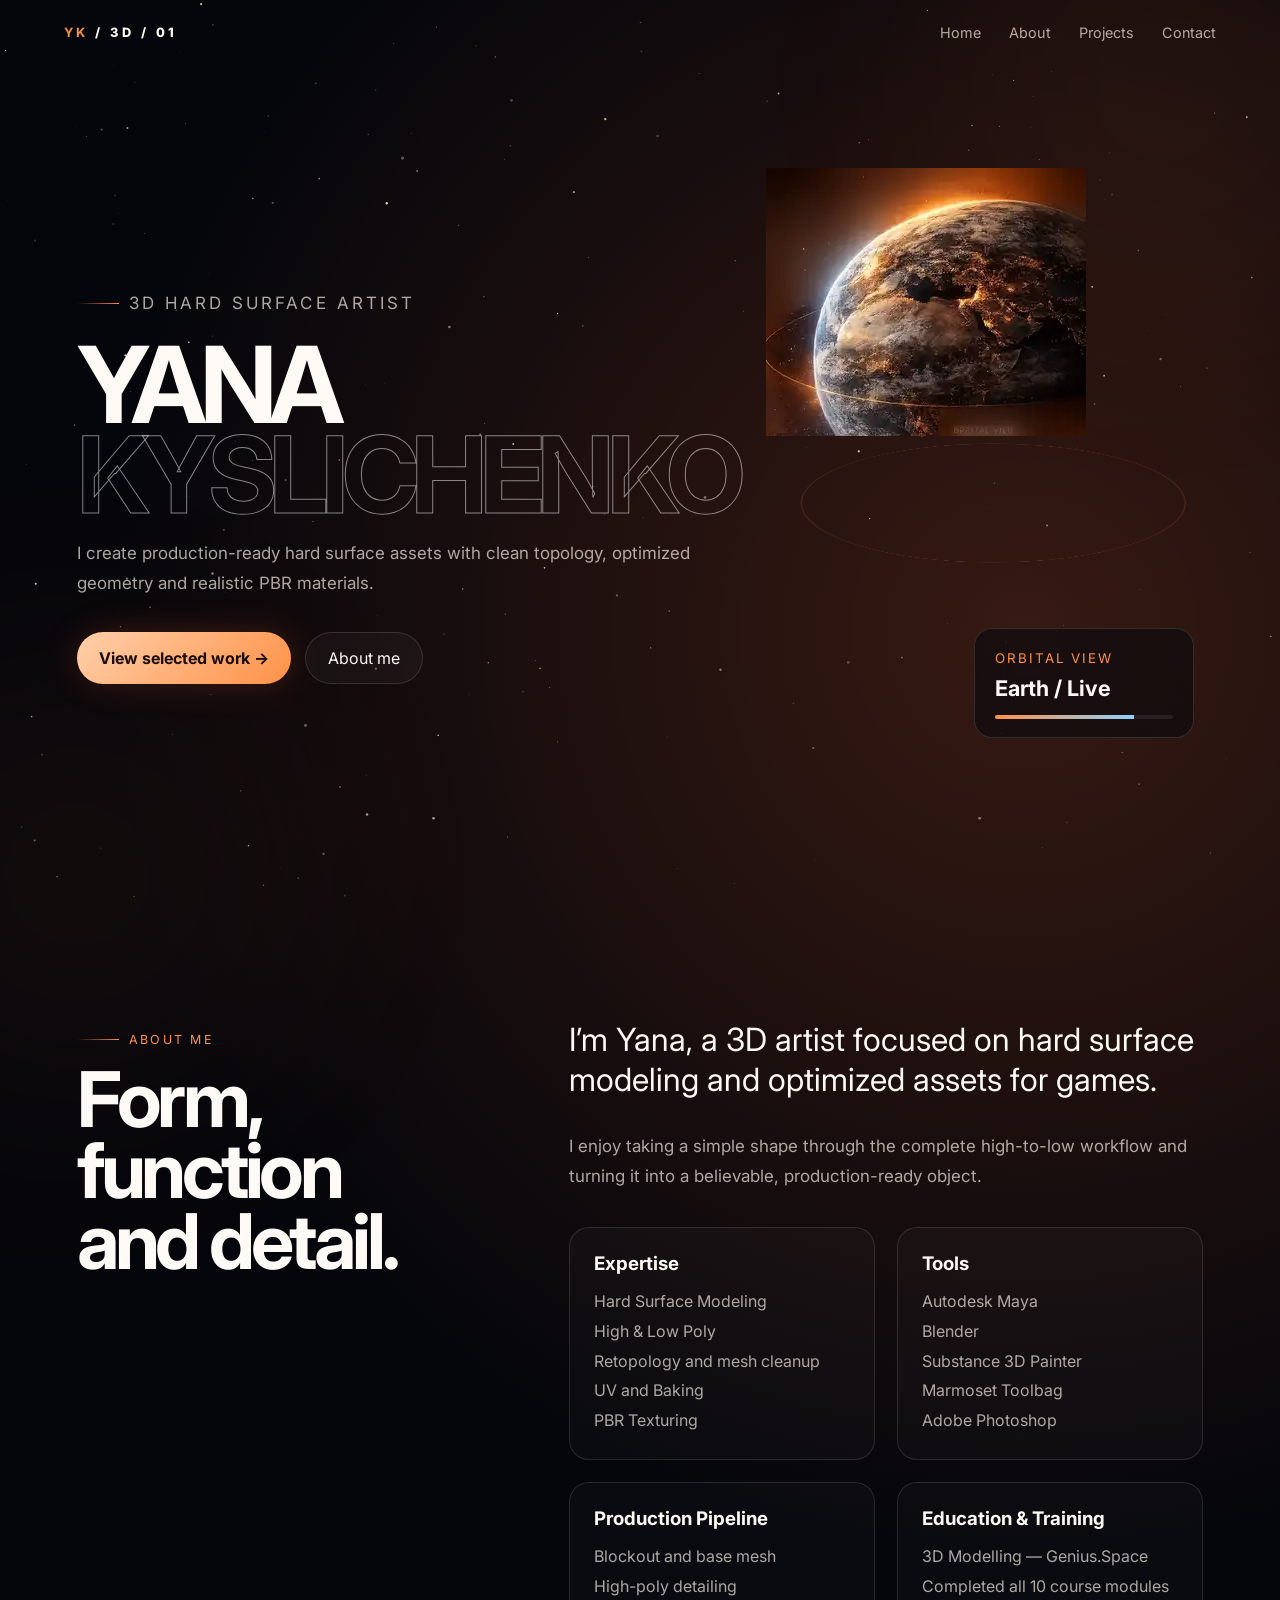
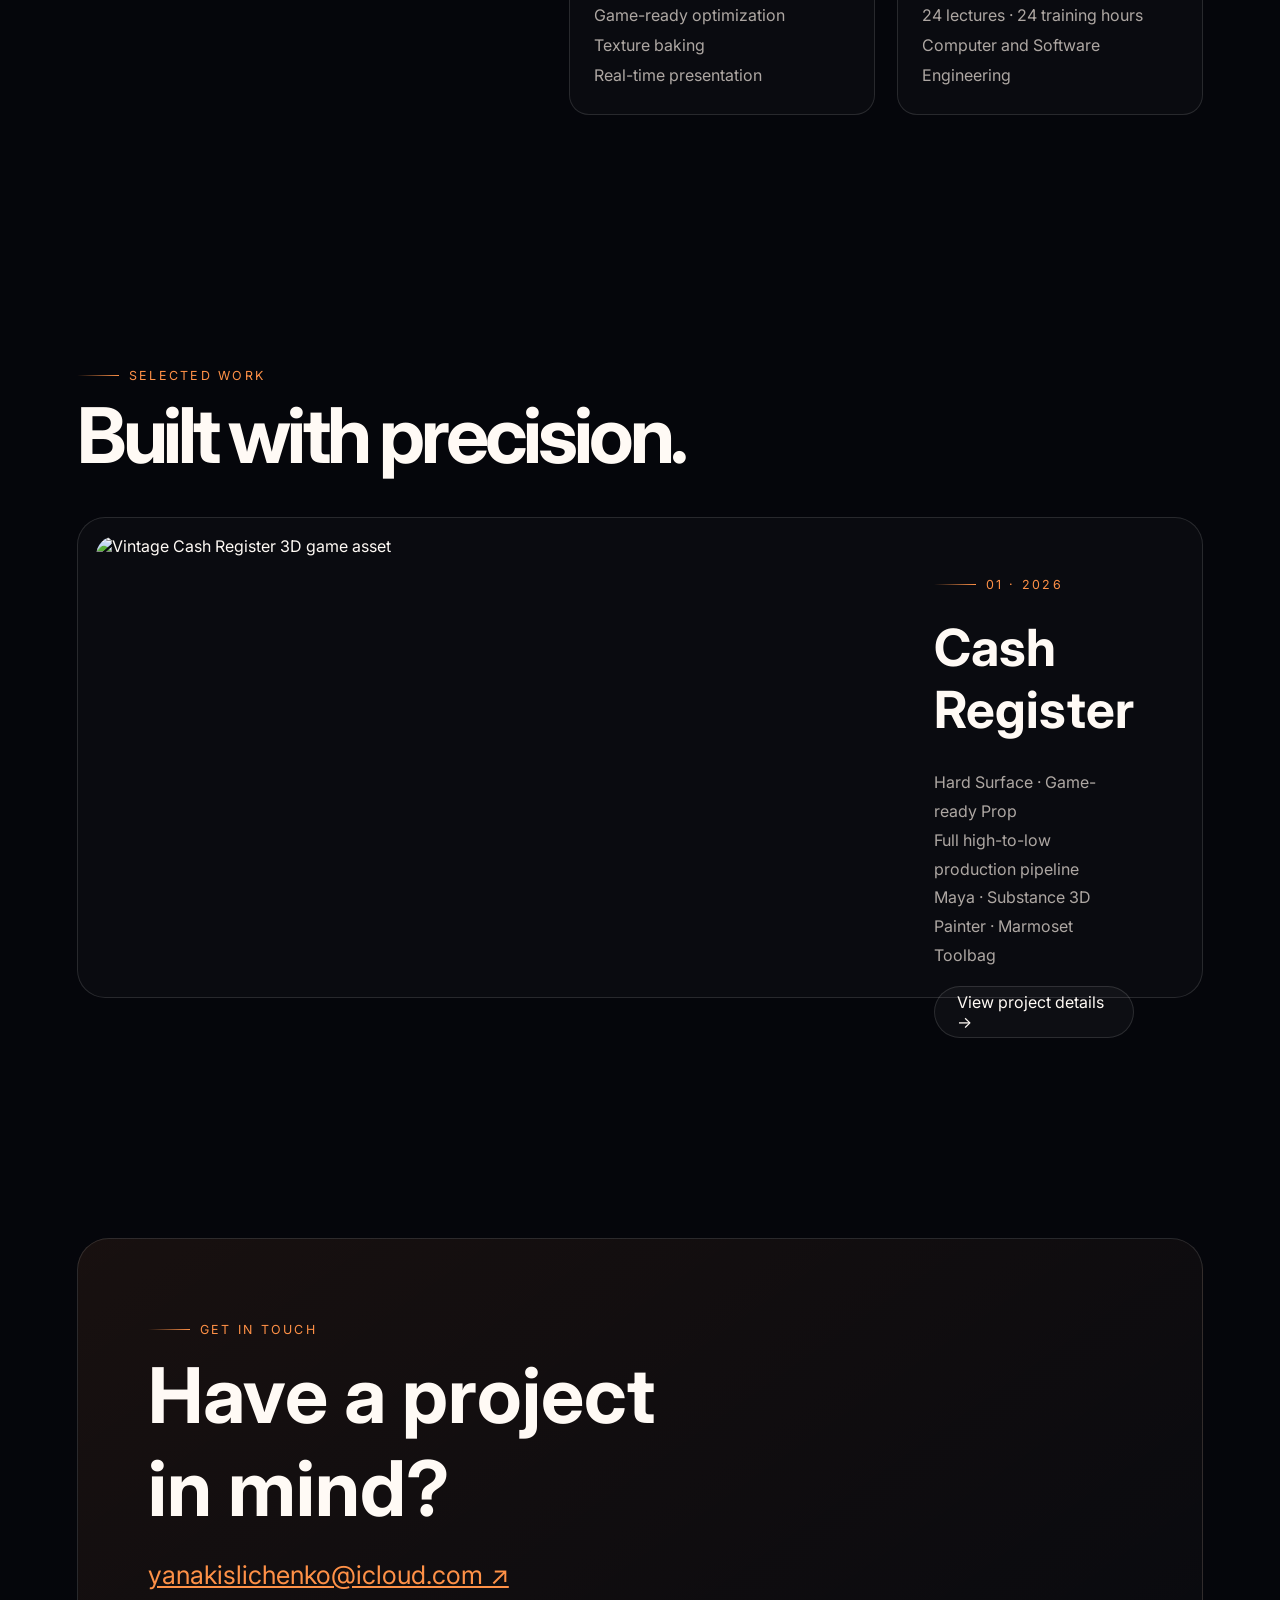
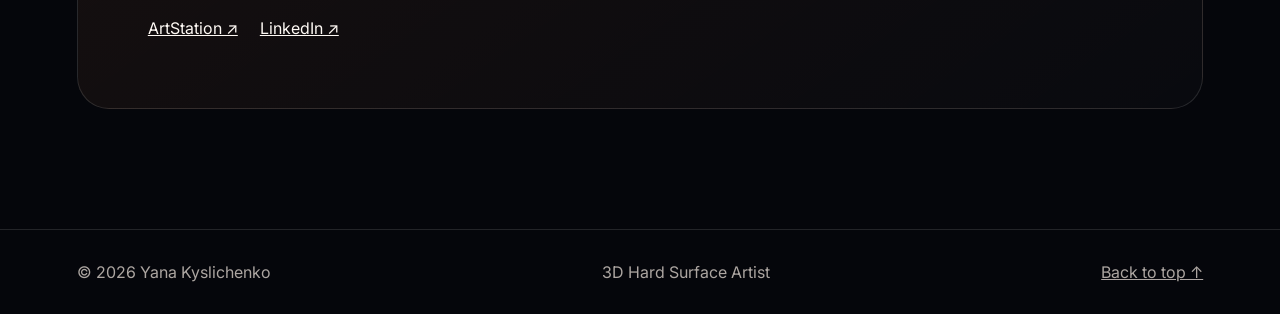
==== commit 59eb94cd: "Use real Earth image element" ====
--- a/index.html
+++ b/index.html
@@ -1 +1,113 @@
-<!doctype html><html lang="en"><head><meta charset="UTF-8"><meta name="viewport" content="width=device-width,initial-scale=1"><meta name="description" content="Portfolio of Yana Kyslichenko, a 3D Hard Surface Artist creating production-ready game assets."><title>Yana Kyslichenko — 3D Hard Surface Artist</title><link rel="preconnect" href="https://fonts.googleapis.com"><link rel="preconnect" href="https://fonts.gstatic.com" crossorigin><link href="https://fonts.googleapis.com/css2?family=Inter:wght@400;500;600;700&display=swap" rel="stylesheet"><link rel="stylesheet" href="css/style.css"></head><body><canvas class="stars"></canvas><div class="smoke one"></div><div class="smoke two"></div><header class="site-header"><a class="brand" href="#home"><b>YK</b> / 3D / 01</a><nav class="nav" aria-label="Main navigation"><a href="#home">Home</a><a href="#about">About</a><a href="#projects">Projects</a><a href="#contact">Contact</a></nav><button class="menu" type="button" aria-label="Open menu" aria-expanded="false">Menu</button></header><main><section class="hero" id="home"><div class="hero-copy reveal"><p class="eyebrow">3D Hard Surface Artist</p><h1>Yana <span>Kyslichenko</span></h1><p>I create production-ready hard surface assets with clean topology, optimized geometry and realistic PBR materials.</p><div class="actions"><a class="button primary" href="#projects">View selected work →</a><a class="button" href="#about">About me</a></div></div><div class="earth-stage reveal"><div class="orbit"></div><div class="earth-image" role="img" aria-label="Earth at night seen from space"></div><div class="hud"><small>Orbital view</small><strong>Earth / Live</strong><div class="meter"><span></span></div></div></div></section><section class="section" id="about"><div class="section-inner about-grid"><div class="section-heading reveal"><p class="eyebrow">About me</p><h2>Form, function<br>and detail.</h2></div><div class="reveal"><p class="about-lead">I’m Yana, a 3D artist focused on hard surface modeling and optimized assets for games.</p><p class="section-copy">I enjoy taking a simple shape through the complete high-to-low workflow and turning it into a believable, production-ready object.</p><div class="capabilities"><article class="capability"><h3>Expertise</h3><ul><li>Hard Surface Modeling</li><li>High &amp; Low Poly</li><li>Retopology and mesh cleanup</li><li>UV and Baking</li><li>PBR Texturing</li></ul></article><article class="capability"><h3>Tools</h3><ul><li>Autodesk Maya</li><li>Blender</li><li>Substance 3D Painter</li><li>Marmoset Toolbag</li><li>Adobe Photoshop</li></ul></article><article class="capability"><h3>Production Pipeline</h3><ul><li>Blockout and base mesh</li><li>High-poly detailing</li><li>Game-ready optimization</li><li>Texture baking</li><li>Real-time presentation</li></ul></article><article class="capability"><h3>Education &amp; Training</h3><ul><li>3D Modelling — Genius.Space</li><li>Completed all 10 course modules</li><li>24 lectures · 24 training hours</li><li>Computer and Software Engineering</li></ul></article></div></div></div></section><section class="section" id="projects"><div class="section-inner"><div class="section-heading reveal"><p class="eyebrow">Selected work</p><h2>Built with precision.</h2></div><a class="project-card reveal" href="project-cash-register.html"><img src="https://ykyana.github.io/YKyana-portfolio/images/cash-register.webp" width="1600" height="900" alt="Vintage Cash Register 3D game asset"><div class="project-info"><p class="eyebrow">01 · 2026</p><h3>Cash Register</h3><p class="meta">Hard Surface · Game-ready Prop<br>Full high-to-low production pipeline<br>Maya · Substance 3D Painter · Marmoset Toolbag</p><span class="button">View project details →</span></div></a></div></section><section class="section" id="contact"><div class="section-inner contact-box reveal"><p class="eyebrow">Get in touch</p><h2>Have a project<br>in mind?</h2><a class="email" href="mailto:yanakislichenko@icloud.com">yanakislichenko@icloud.com ↗</a><div class="socials"><a href="https://yanamain.artstation.com" target="_blank" rel="noopener noreferrer">ArtStation ↗</a><a href="https://www.linkedin.com/in/yana-kyslichenko-04148a252/" target="_blank" rel="noopener noreferrer">LinkedIn ↗</a></div></div></section></main><footer class="footer"><span>© 2026 Yana Kyslichenko</span><span>3D Hard Surface Artist</span><a href="#home">Back to top ↑</a></footer><script src="js/script.js"></script></body></html>+<!doctype html>
+<html lang="en">
+<head>
+  <meta charset="UTF-8">
+  <meta name="viewport" content="width=device-width,initial-scale=1">
+  <meta name="description" content="Portfolio of Yana Kyslichenko, a 3D Hard Surface Artist creating production-ready game assets.">
+  <title>Yana Kyslichenko — 3D Hard Surface Artist</title>
+  <link rel="preconnect" href="https://fonts.googleapis.com">
+  <link rel="preconnect" href="https://fonts.gstatic.com" crossorigin>
+  <link href="https://fonts.googleapis.com/css2?family=Inter:wght@400;500;600;700&display=swap" rel="stylesheet">
+  <link rel="stylesheet" href="css/style.css">
+  <link rel="stylesheet" href="css/earth-fix.css">
+</head>
+<body>
+  <canvas class="stars"></canvas>
+  <div class="smoke one"></div>
+  <div class="smoke two"></div>
+
+  <header class="site-header">
+    <a class="brand" href="#home"><b>YK</b> / 3D / 01</a>
+    <nav class="nav" aria-label="Main navigation">
+      <a href="#home">Home</a>
+      <a href="#about">About</a>
+      <a href="#projects">Projects</a>
+      <a href="#contact">Contact</a>
+    </nav>
+    <button class="menu" type="button" aria-label="Open menu" aria-expanded="false">Menu</button>
+  </header>
+
+  <main>
+    <section class="hero" id="home">
+      <div class="hero-copy reveal">
+        <p class="eyebrow">3D Hard Surface Artist</p>
+        <h1>Yana <span>Kyslichenko</span></h1>
+        <p>I create production-ready hard surface assets with clean topology, optimized geometry and realistic PBR materials.</p>
+        <div class="actions">
+          <a class="button primary" href="#projects">View selected work →</a>
+          <a class="button" href="#about">About me</a>
+        </div>
+      </div>
+
+      <div class="earth-stage reveal">
+        <div class="orbit"></div>
+        <div class="earth-media">
+          <img class="earth-photo" src="images/earth-realistic.webp" width="320" height="268" alt="Realistic Earth seen from space with orange sunrise">
+        </div>
+        <div class="hud">
+          <small>Orbital view</small>
+          <strong>Earth / Live</strong>
+          <div class="meter"><span></span></div>
+        </div>
+      </div>
+    </section>
+
+    <section class="section" id="about">
+      <div class="section-inner about-grid">
+        <div class="section-heading reveal">
+          <p class="eyebrow">About me</p>
+          <h2>Form, function<br>and detail.</h2>
+        </div>
+        <div class="reveal">
+          <p class="about-lead">I’m Yana, a 3D artist focused on hard surface modeling and optimized assets for games.</p>
+          <p class="section-copy">I enjoy taking a simple shape through the complete high-to-low workflow and turning it into a believable, production-ready object.</p>
+          <div class="capabilities">
+            <article class="capability"><h3>Expertise</h3><ul><li>Hard Surface Modeling</li><li>High &amp; Low Poly</li><li>Retopology and mesh cleanup</li><li>UV and Baking</li><li>PBR Texturing</li></ul></article>
+            <article class="capability"><h3>Tools</h3><ul><li>Autodesk Maya</li><li>Blender</li><li>Substance 3D Painter</li><li>Marmoset Toolbag</li><li>Adobe Photoshop</li></ul></article>
+            <article class="capability"><h3>Production Pipeline</h3><ul><li>Blockout and base mesh</li><li>High-poly detailing</li><li>Game-ready optimization</li><li>Texture baking</li><li>Real-time presentation</li></ul></article>
+            <article class="capability"><h3>Education &amp; Training</h3><ul><li>3D Modelling — Genius.Space</li><li>Completed all 10 course modules</li><li>24 lectures · 24 training hours</li><li>Computer and Software Engineering</li></ul></article>
+          </div>
+        </div>
+      </div>
+    </section>
+
+    <section class="section" id="projects">
+      <div class="section-inner">
+        <div class="section-heading reveal">
+          <p class="eyebrow">Selected work</p>
+          <h2>Built with precision.</h2>
+        </div>
+        <a class="project-card reveal" href="project-cash-register.html">
+          <img src="https://ykyana.github.io/YKyana-portfolio/images/cash-register.webp" width="1600" height="900" alt="Vintage Cash Register 3D game asset">
+          <div class="project-info">
+            <p class="eyebrow">01 · 2026</p>
+            <h3>Cash Register</h3>
+            <p class="meta">Hard Surface · Game-ready Prop<br>Full high-to-low production pipeline<br>Maya · Substance 3D Painter · Marmoset Toolbag</p>
+            <span class="button">View project details →</span>
+          </div>
+        </a>
+      </div>
+    </section>
+
+    <section class="section" id="contact">
+      <div class="section-inner contact-box reveal">
+        <p class="eyebrow">Get in touch</p>
+        <h2>Have a project<br>in mind?</h2>
+        <a class="email" href="mailto:yanakislichenko@icloud.com">yanakislichenko@icloud.com ↗</a>
+        <div class="socials">
+          <a href="https://yanamain.artstation.com" target="_blank" rel="noopener noreferrer">ArtStation ↗</a>
+          <a href="https://www.linkedin.com/in/yana-kyslichenko-04148a252/" target="_blank" rel="noopener noreferrer">LinkedIn ↗</a>
+        </div>
+      </div>
+    </section>
+  </main>
+
+  <footer class="footer">
+    <span>© 2026 Yana Kyslichenko</span>
+    <span>3D Hard Surface Artist</span>
+    <a href="#home">Back to top ↑</a>
+  </footer>
+
+  <script src="js/script.js"></script>
+</body>
+</html>
--- a/css/style.css
+++ b/css/style.css
@@ -1 +1,42 @@
-:root{--bg:#05060b;--panel:rgba(14,13,18,.76);--text:#fffaf5;--muted:rgba(255,244,236,.67);--line:rgba(255,255,255,.12);--orange:#ff9147;--orange2:#ff5f32;--max:1240px}*{box-sizing:border-box}html{scroll-behavior:smooth}body{margin:0;overflow-x:hidden;background:radial-gradient(circle at 80% 18%,rgba(255,104,48,.2),transparent 30%),#05060b;color:var(--text);font-family:Inter,system-ui,-apple-system,"Segoe UI",sans-serif}a{color:inherit}.stars{position:fixed;inset:0;z-index:-4;width:100%;height:100%}.smoke{position:fixed;z-index:-3;width:58vw;height:58vw;border-radius:50%;filter:blur(90px);opacity:.18;pointer-events:none;background:radial-gradient(circle,rgba(255,119,55,.42),transparent 68%);animation:drift 18s ease-in-out infinite alternate}.smoke.one{right:-20vw;top:-22vw}.smoke.two{left:-23vw;bottom:-27vw;animation-duration:25s}@keyframes drift{to{transform:translate(8%,6%) scale(1.14) rotate(15deg)}}.site-header{position:fixed;inset:0 0 auto;z-index:30;display:flex;align-items:center;justify-content:space-between;padding:24px clamp(22px,5vw,72px);border-bottom:1px solid transparent;transition:.3s}.site-header.scrolled{background:rgba(5,6,11,.75);backdrop-filter:blur(20px);border-color:var(--line)}.brand{font-weight:800;letter-spacing:.27em;font-size:.8rem;text-decoration:none}.brand b{color:var(--orange)}.nav{display:flex;gap:28px}.nav a{text-decoration:none;color:var(--muted);font-size:.9rem}.nav a:hover{color:var(--orange)}.menu{display:none;border:1px solid var(--line);border-radius:999px;background:transparent;color:var(--text);padding:10px 14px}.hero{min-height:100vh;display:grid;grid-template-columns:1fr 1.05fr;align-items:center;gap:28px;padding:128px clamp(24px,6vw,92px) 72px}.eyebrow{display:flex;align-items:center;gap:10px;color:var(--orange);font-size:.78rem;letter-spacing:.18em;text-transform:uppercase}.eyebrow:before{content:"";width:42px;height:1px;background:linear-gradient(90deg,transparent,var(--orange))}h1{margin:22px 0 20px;font-size:clamp(3.5rem,8.3vw,8.9rem);line-height:.84;letter-spacing:-.07em;text-transform:uppercase}h1 span{display:block;color:transparent;-webkit-text-stroke:1px rgba(255,255,255,.5)}.hero p,.section-copy{max-width:620px;color:var(--muted);font-size:1.06rem;line-height:1.75}.actions{display:flex;gap:14px;flex-wrap:wrap;margin-top:34px}.button{display:inline-flex;align-items:center;gap:9px;min-height:52px;padding:0 22px;border:1px solid var(--line);border-radius:999px;text-decoration:none;background:rgba(255,255,255,.035);transition:.25s}.button:hover{transform:translateY(-3px);border-color:rgba(255,145,71,.7)}.button.primary{color:#1a0c05;border:0;font-weight:700;background:linear-gradient(135deg,#ffd0ab,var(--orange));box-shadow:0 0 35px rgba(255,95,50,.2)}.earth-stage{position:relative;min-height:620px}.earth-image{position:absolute;inset:4% -10% 0 -4%;background-image:linear-gradient(90deg,#05060b 0%,transparent 24%),url('https://assets.science.nasa.gov/dynamicimage/assets/science/esd/climate/2023/12/ImageWall5_1920x1200-89.jpg?crop=faces%2Cfocalpoint&fit=clip&h=1200&w=1920');background-size:cover;background-position:center;border-radius:50%;filter:saturate(.85) contrast(1.15) brightness(.8);box-shadow:0 0 80px rgba(255,105,48,.22);animation:earthFloat 8s ease-in-out infinite}.earth-image:after{content:"";position:absolute;inset:0;border-radius:50%;box-shadow:inset -90px 0 110px rgba(0,0,0,.58),inset 15px 0 35px rgba(255,174,112,.18)}@keyframes earthFloat{50%{transform:translateY(15px) scale(1.015)}}.orbit{position:absolute;left:52%;top:54%;width:88%;aspect-ratio:1;border:1px solid rgba(255,145,71,.22);border-radius:50%;transform:translate(-50%,-50%) rotateX(72deg);animation:spin 20s linear infinite}@keyframes spin{to{transform:translate(-50%,-50%) rotateX(72deg) rotateZ(360deg)}}.hud{position:absolute;right:2%;bottom:8%;padding:18px 20px;width:220px;border:1px solid var(--line);border-radius:18px;background:rgba(16,12,14,.7);backdrop-filter:blur(18px)}.hud small{color:var(--orange);text-transform:uppercase;letter-spacing:.14em}.hud strong{display:block;margin-top:8px;font-size:1.35rem}.meter{height:4px;margin-top:14px;background:rgba(255,255,255,.08);border-radius:99px;overflow:hidden}.meter span{display:block;width:78%;height:100%;background:linear-gradient(90deg,var(--orange),#8ed0ff)}.section{padding:120px clamp(24px,6vw,92px)}.section-inner{max-width:var(--max);margin:auto}.section-heading h2{margin:18px 0 0;font-size:clamp(2.7rem,6vw,6.5rem);line-height:.92;letter-spacing:-.055em}.about-grid{display:grid;grid-template-columns:.8fr 1.2fr;gap:70px;align-items:start}.about-lead{font-size:clamp(1.5rem,2.5vw,2.5rem);line-height:1.25;margin-top:0}.capabilities{display:grid;grid-template-columns:repeat(2,1fr);gap:22px;margin-top:36px}.capability{padding:24px;border:1px solid var(--line);border-radius:20px;background:rgba(255,255,255,.025)}.capability h3{margin:0 0 12px}.capability ul{list-style:none;padding:0;margin:0;color:var(--muted);line-height:1.85}.project-card{display:grid;grid-template-columns:1.2fr .8fr;gap:30px;margin-top:46px;padding:18px;border:1px solid var(--line);border-radius:28px;background:rgba(255,255,255,.025);text-decoration:none;transition:.3s}.project-card:hover{transform:translateY(-8px);border-color:rgba(255,145,71,.5)}.project-card img{width:100%;height:100%;min-height:360px;object-fit:cover;border-radius:20px}.project-info{padding:28px 20px;display:flex;flex-direction:column;justify-content:center}.project-info h3{font-size:clamp(2rem,4vw,4rem);margin:12px 0}.meta{color:var(--muted);line-height:1.8}.contact-box{padding:clamp(30px,6vw,70px);border:1px solid var(--line);border-radius:32px;background:linear-gradient(145deg,rgba(255,145,71,.08),rgba(255,255,255,.02))}.contact-box h2{font-size:clamp(2.6rem,6vw,6rem);margin:10px 0 24px}.email{font-size:clamp(1.1rem,2vw,2rem);color:var(--orange)}.socials{display:flex;gap:22px;margin-top:28px}.footer{display:flex;justify-content:space-between;gap:20px;padding:32px clamp(24px,6vw,92px);border-top:1px solid var(--line);color:var(--muted)}.reveal{opacity:0;transform:translateY(35px);transition:.8s cubic-bezier(.2,.7,.2,1)}.reveal.visible{opacity:1;transform:none}.case-hero{padding:145px clamp(24px,6vw,92px) 70px}.case-hero h1{font-size:clamp(4rem,10vw,10rem)}.case-image{width:100%;max-height:720px;object-fit:cover;border-radius:28px;margin-top:42px;border:1px solid var(--line)}.facts{display:flex;gap:24px;flex-wrap:wrap;color:var(--muted)}.viewer-frame{margin-top:36px;aspect-ratio:16/9;border:1px solid var(--line);border-radius:24px;overflow:hidden;background:#020205}.viewer-frame iframe{width:100%;height:100%;border:0}.gallery{display:grid;grid-template-columns:repeat(2,1fr);gap:18px;margin-top:38px}.gallery figure{margin:0;padding:12px;border:1px solid var(--line);border-radius:20px;background:rgba(255,255,255,.025)}.gallery img{width:100%;display:block;border-radius:14px}.gallery figcaption{display:flex;justify-content:space-between;gap:16px;padding:14px 4px 4px;color:var(--muted)}@media(max-width:900px){.nav{display:none}.menu{display:block}.nav.open{display:flex;position:absolute;top:76px;right:20px;flex-direction:column;padding:20px;border:1px solid var(--line);border-radius:18px;background:#0b0b10}.hero{grid-template-columns:1fr;padding-top:120px}.earth-stage{min-height:480px}.about-grid,.project-card{grid-template-columns:1fr}.capabilities,.gallery{grid-template-columns:1fr}.project-card img{min-height:260px}.footer{flex-direction:column}.hud{right:0}}@media(prefers-reduced-motion:reduce){*{animation-duration:.001ms!important;animation-iteration-count:1!important;scroll-behavior:auto!important}}+:root {
+  --bg:#05060b; --panel:rgba(14,13,18,.76); --text:#fffaf5;
+  --muted:rgba(255,244,236,.67); --line:rgba(255,255,255,.12);
+  --orange:#ff9147; --orange2:#ff5f32; --max:1240px;
+}
+*{box-sizing:border-box} html{scroll-behavior:smooth}
+body{margin:0;overflow-x:hidden;background:radial-gradient(circle at 80% 18%,rgba(255,104,48,.2),transparent 30%),#05060b;color:var(--text);font-family:Inter,system-ui,-apple-system,"Segoe UI",sans-serif}
+a{color:inherit} .stars{position:fixed;inset:0;z-index:-4;width:100%;height:100%}
+.smoke{position:fixed;z-index:-3;width:58vw;height:58vw;border-radius:50%;filter:blur(90px);opacity:.18;pointer-events:none;background:radial-gradient(circle,rgba(255,119,55,.42),transparent 68%);animation:drift 18s ease-in-out infinite alternate}
+.smoke.one{right:-20vw;top:-22vw} .smoke.two{left:-23vw;bottom:-27vw;animation-duration:25s} @keyframes drift{to{transform:translate(8%,6%) scale(1.14) rotate(15deg)}}
+.site-header{position:fixed;inset:0 0 auto;z-index:30;display:flex;align-items:center;justify-content:space-between;padding:24px clamp(22px,5vw,72px);border-bottom:1px solid transparent;transition:.3s}
+.site-header.scrolled{background:rgba(5,6,11,.75);backdrop-filter:blur(20px);border-color:var(--line)}
+.brand{font-weight:800;letter-spacing:.27em;font-size:.8rem;text-decoration:none} .brand b{color:var(--orange)}
+.nav{display:flex;gap:28px} .nav a{text-decoration:none;color:var(--muted);font-size:.9rem} .nav a:hover{color:var(--orange)}
+.menu{display:none;border:1px solid var(--line);border-radius:999px;background:transparent;color:var(--text);padding:10px 14px}
+.hero{min-height:100vh;display:grid;grid-template-columns:1fr 1.05fr;align-items:center;gap:28px;padding:128px clamp(24px,6vw,92px) 72px}
+.eyebrow{display:flex;align-items:center;gap:10px;color:var(--orange);font-size:.78rem;letter-spacing:.18em;text-transform:uppercase}
+.eyebrow:before{content:"";width:42px;height:1px;background:linear-gradient(90deg,transparent,var(--orange))}
+h1{margin:22px 0 20px;font-size:clamp(3.5rem,8.3vw,8.9rem);line-height:.84;letter-spacing:-.07em;text-transform:uppercase}
+h1 span{display:block;color:transparent;-webkit-text-stroke:1px rgba(255,255,255,.5)}
+.hero p,.section-copy{max-width:620px;color:var(--muted);font-size:1.06rem;line-height:1.75}
+.actions{display:flex;gap:14px;flex-wrap:wrap;margin-top:34px} .button{display:inline-flex;align-items:center;gap:9px;min-height:52px;padding:0 22px;border:1px solid var(--line);border-radius:999px;text-decoration:none;background:rgba(255,255,255,.035);transition:.25s}
+.button:hover{transform:translateY(-3px);border-color:rgba(255,145,71,.7)} .button.primary{color:#1a0c05;border:0;font-weight:700;background:linear-gradient(135deg,#ffd0ab,var(--orange));box-shadow:0 0 35px rgba(255,95,50,.2)}
+.earth-stage{position:relative;min-height:620px;overflow:visible}
+.earth-image{position:absolute;inset:2% -9% 0 -5%;background-image:linear-gradient(90deg,#05060b 0%,transparent 18%),url("[data-uri]");background-size:cover;background-position:center;border-radius:50%;filter:saturate(.95) contrast(1.08) brightness(.92);box-shadow:0 0 90px rgba(255,105,48,.24);animation:earthFloat 8s ease-in-out infinite}
+.earth-image:after{content:"";position:absolute;inset:0;border-radius:50%;box-shadow:inset -70px 0 110px rgba(0,0,0,.45),inset 22px 0 38px rgba(255,174,112,.2)}
+@keyframes earthFloat{50%{transform:translateY(14px) scale(1.01)}}
+.orbit{position:absolute;left:52%;top:54%;width:88%;aspect-ratio:1;border:1px solid rgba(255,145,71,.22);border-radius:50%;transform:translate(-50%,-50%) rotateX(72deg);animation:spin 20s linear infinite} @keyframes spin{to{transform:translate(-50%,-50%) rotateX(72deg) rotateZ(360deg)}}
+.hud{position:absolute;right:2%;bottom:8%;padding:18px 20px;width:220px;border:1px solid var(--line);border-radius:18px;background:rgba(16,12,14,.72);backdrop-filter:blur(18px)}
+.hud small{color:var(--orange);text-transform:uppercase;letter-spacing:.14em} .hud strong{display:block;margin-top:8px;font-size:1.35rem} .meter{height:4px;margin-top:14px;background:rgba(255,255,255,.08);border-radius:99px;overflow:hidden} .meter span{display:block;width:78%;height:100%;background:linear-gradient(90deg,var(--orange),#8ed0ff)}
+.section{padding:120px clamp(24px,6vw,92px)} .section-inner{max-width:var(--max);margin:auto} .section-heading h2{margin:18px 0 0;font-size:clamp(2.7rem,6vw,6.5rem);line-height:.92;letter-spacing:-.055em}
+.about-grid{display:grid;grid-template-columns:.8fr 1.2fr;gap:70px;align-items:start} .about-lead{font-size:clamp(1.5rem,2.5vw,2.5rem);line-height:1.25;margin-top:0}
+.capabilities{display:grid;grid-template-columns:repeat(2,1fr);gap:22px;margin-top:36px} .capability{padding:24px;border:1px solid var(--line);border-radius:20px;background:rgba(255,255,255,.025)} .capability h3{margin:0 0 12px} .capability ul{list-style:none;padding:0;margin:0;color:var(--muted);line-height:1.85}
+.project-card{display:grid;grid-template-columns:1.2fr .8fr;gap:30px;margin-top:46px;padding:18px;border:1px solid var(--line);border-radius:28px;background:rgba(255,255,255,.025);text-decoration:none;transition:.3s} .project-card:hover{transform:translateY(-8px);border-color:rgba(255,145,71,.5)} .project-card img{width:100%;height:100%;min-height:360px;object-fit:cover;border-radius:20px}
+.project-info{padding:28px 20px;display:flex;flex-direction:column;justify-content:center} .project-info h3{font-size:clamp(2rem,4vw,4rem);margin:12px 0} .meta{color:var(--muted);line-height:1.8}
+.contact-box{padding:clamp(30px,6vw,70px);border:1px solid var(--line);border-radius:32px;background:linear-gradient(145deg,rgba(255,145,71,.08),rgba(255,255,255,.02))} .contact-box h2{font-size:clamp(2.6rem,6vw,6rem);margin:10px 0 24px} .email{font-size:clamp(1.1rem,2vw,2rem);color:var(--orange)} .socials{display:flex;gap:22px;margin-top:28px}
+.footer{display:flex;justify-content:space-between;gap:20px;padding:32px clamp(24px,6vw,92px);border-top:1px solid var(--line);color:var(--muted)} .reveal{opacity:0;transform:translateY(35px);transition:.8s cubic-bezier(.2,.7,.2,1)} .reveal.visible{opacity:1;transform:none}
+.case-hero{padding:145px clamp(24px,6vw,92px) 70px} .case-hero h1{font-size:clamp(4rem,10vw,10rem)} .case-image{width:100%;max-height:720px;object-fit:cover;border-radius:28px;margin-top:42px;border:1px solid var(--line)} .facts{display:flex;gap:24px;flex-wrap:wrap;color:var(--muted)}
+.viewer-frame{margin-top:36px;aspect-ratio:16/9;border:1px solid var(--line);border-radius:24px;overflow:hidden;background:#020205} .viewer-frame iframe{width:100%;height:100%;border:0}
+.gallery{display:grid;grid-template-columns:repeat(2,1fr);gap:18px;margin-top:38px} .gallery figure{margin:0;padding:12px;border:1px solid var(--line);border-radius:20px;background:rgba(255,255,255,.025)} .gallery img{width:100%;display:block;border-radius:14px} .gallery figcaption{display:flex;justify-content:space-between;gap:16px;padding:14px 4px 4px;color:var(--muted)}
+@media(max-width:900px){.nav{display:none}.menu{display:block}.nav.open{display:flex;position:absolute;top:76px;right:20px;flex-direction:column;padding:20px;border:1px solid var(--line);border-radius:18px;background:#0b0b10}.hero{grid-template-columns:1fr;padding-top:120px}.earth-stage{min-height:480px}.earth-image{inset:4% -12% 1% -12%;background-position:58% center}.about-grid,.project-card{grid-template-columns:1fr}.capabilities,.gallery{grid-template-columns:1fr}.project-card img{min-height:260px}.footer{flex-direction:column}.hud{right:0}}
+@media(prefers-reduced-motion:reduce){*{animation-duration:.001ms!important;animation-iteration-count:1!important;scroll-behavior:auto!important}}
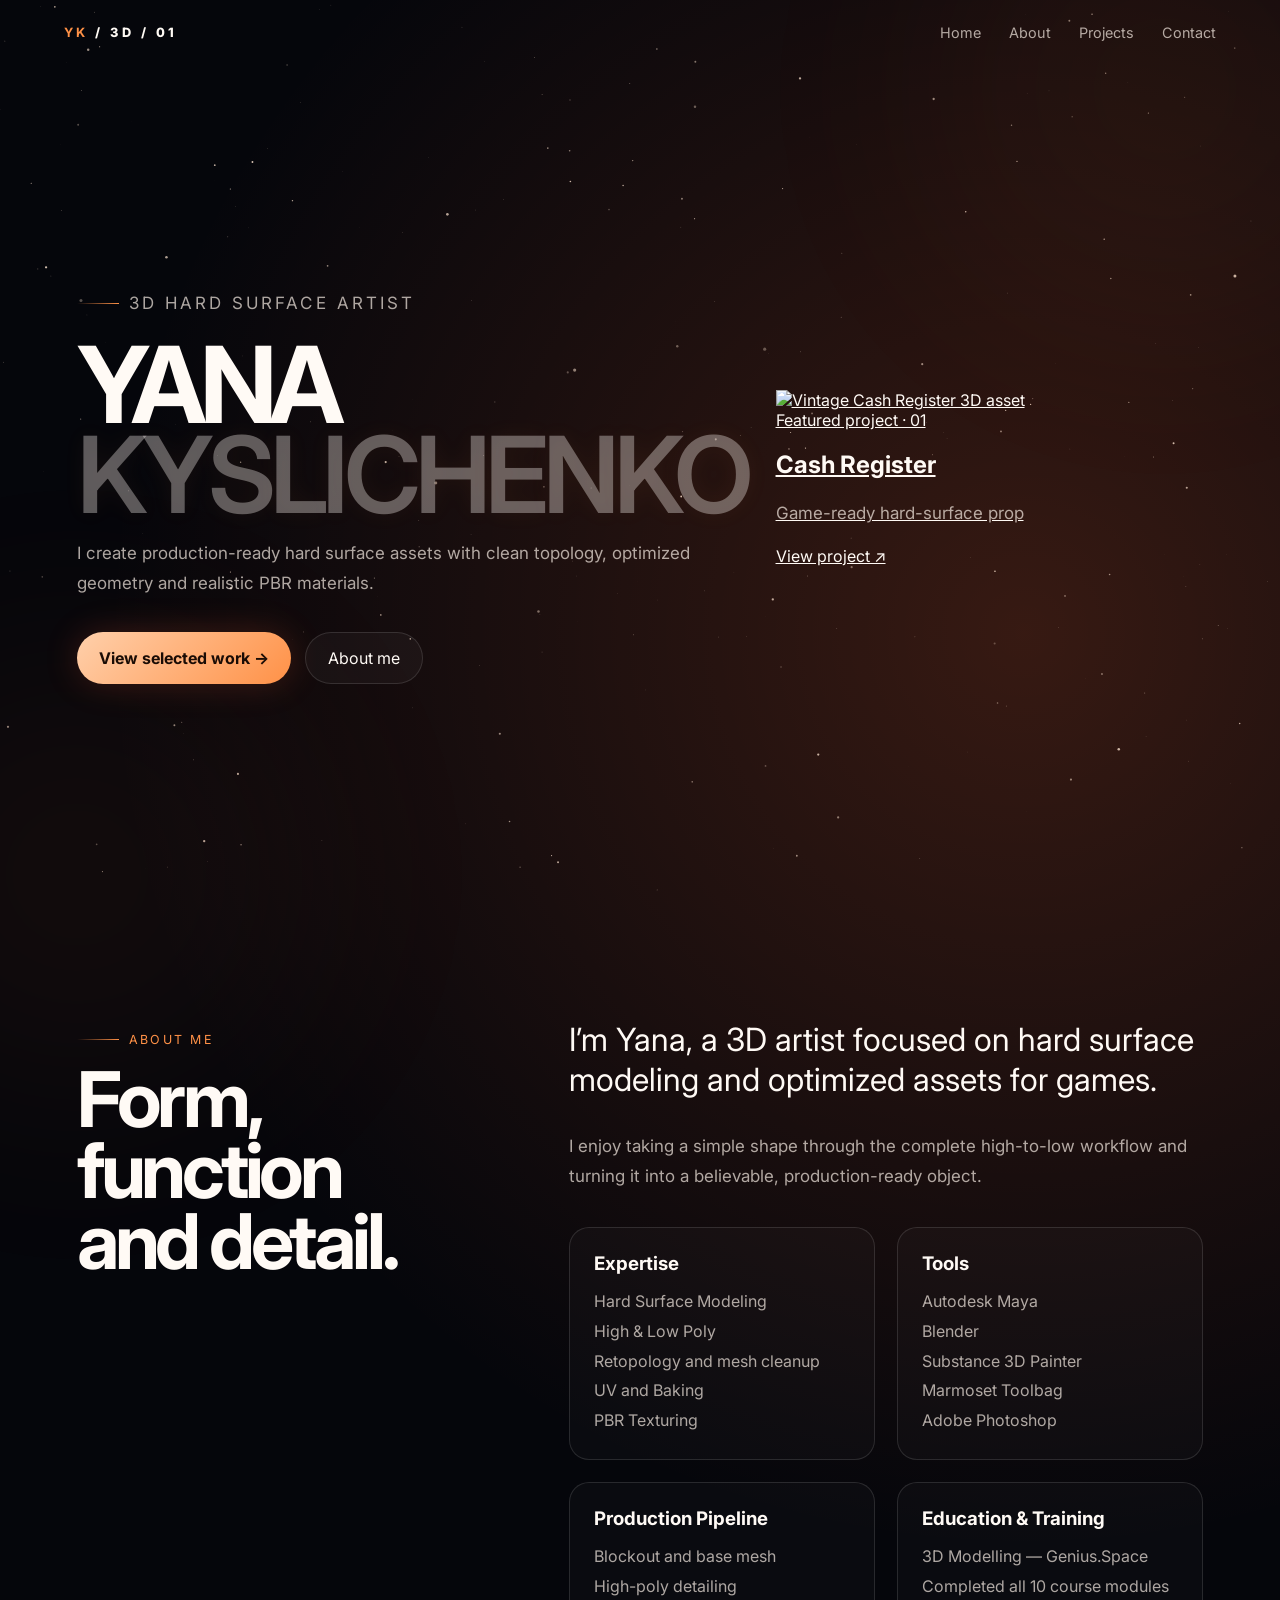
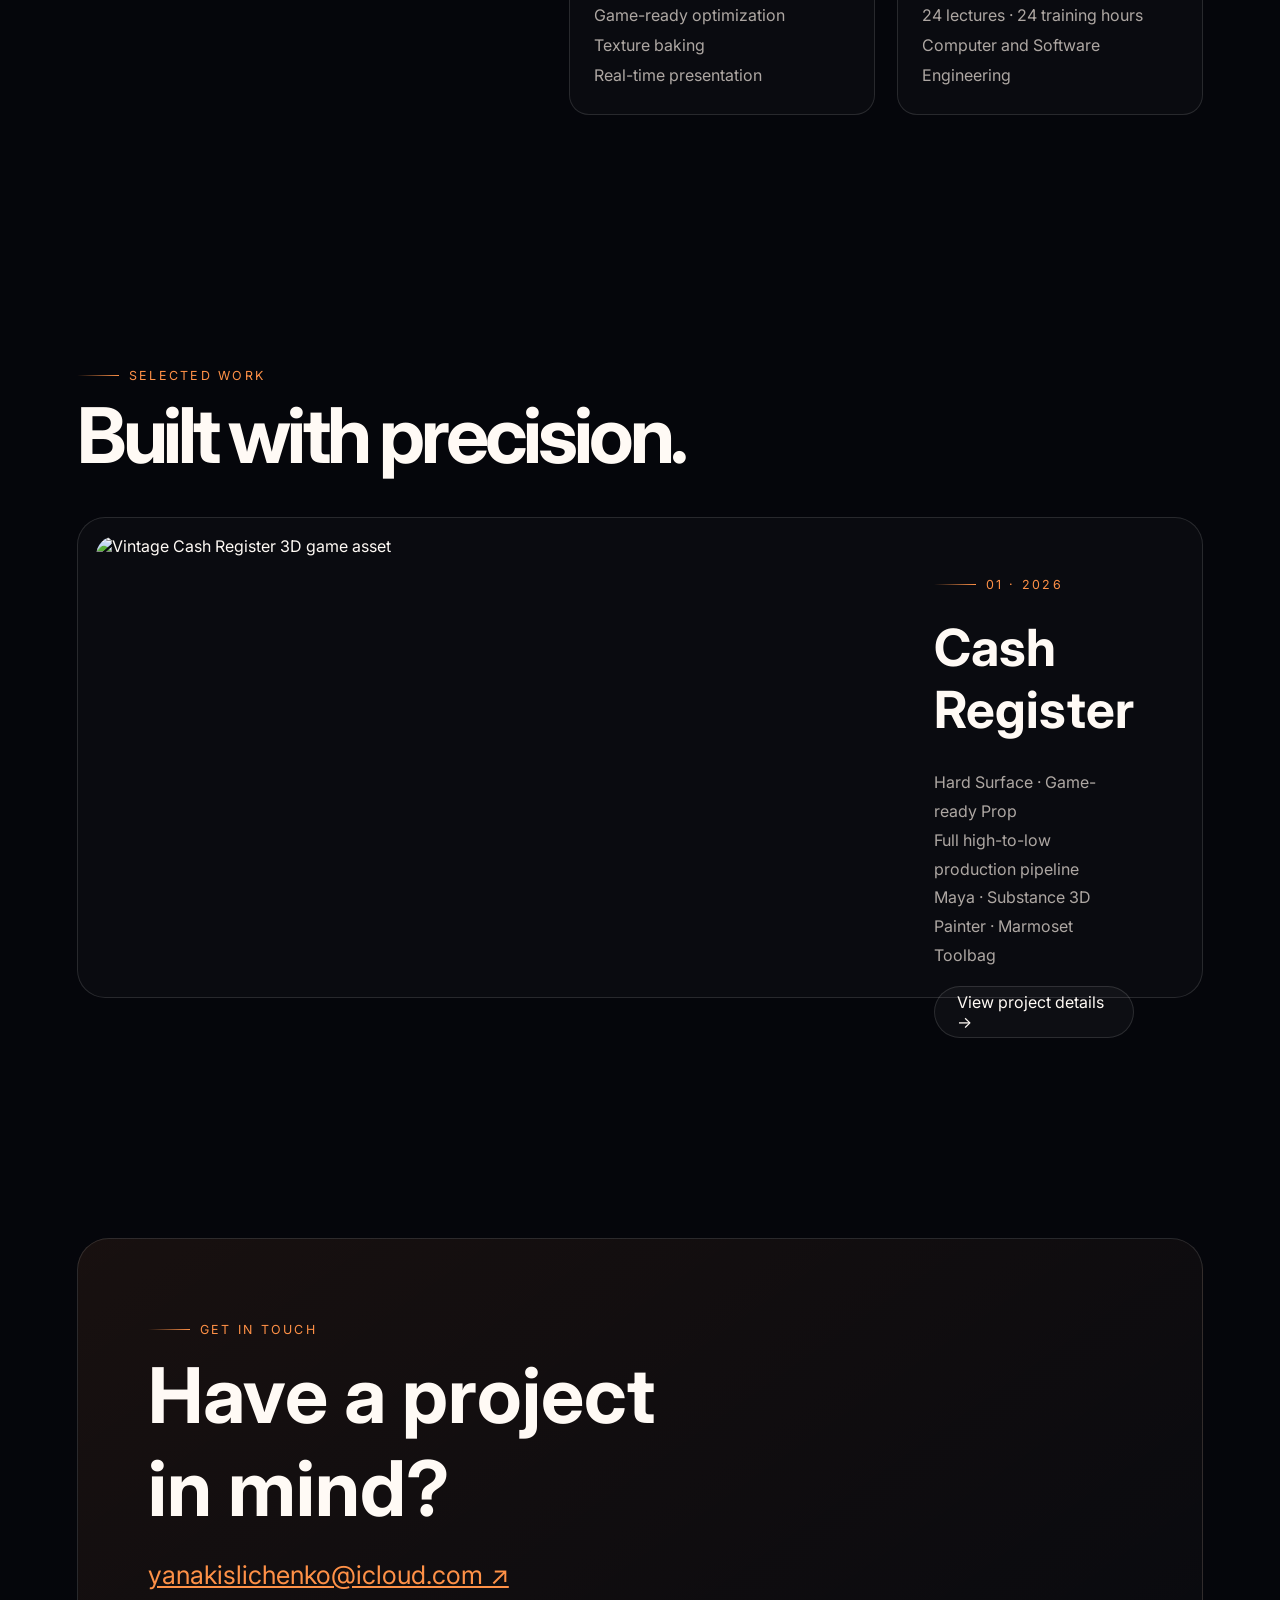
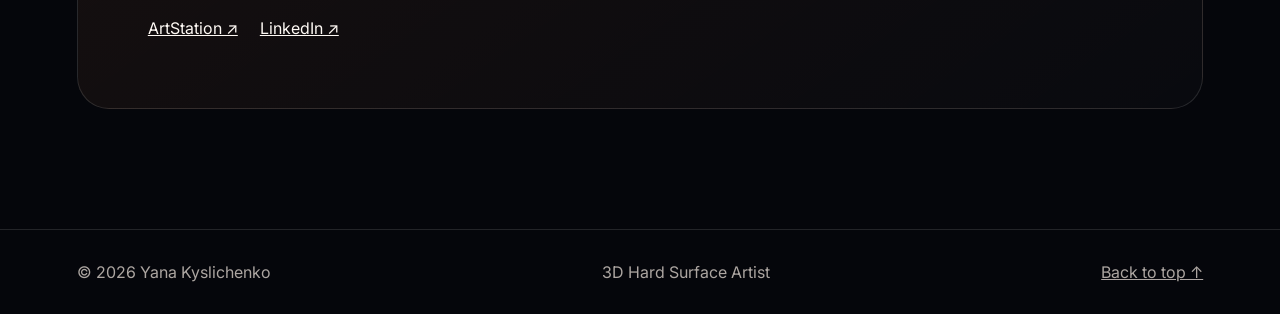
==== commit f8f13c32: "Replace Earth hero with animated project showcase" ====
--- a/index.html
+++ b/index.html
@@ -7,7 +7,7 @@
   <title>Yana Kyslichenko — 3D Hard Surface Artist</title>
   <link rel="preconnect" href="https://fonts.googleapis.com">
   <link rel="preconnect" href="https://fonts.gstatic.com" crossorigin>
-  <link href="https://fonts.googleapis.com/css2?family=Inter:wght@400;500;600;700&display=swap" rel="stylesheet">
+  <link href="https://fonts.googleapis.com/css2?family=Inter:wght@400;500;600;700;800&display=swap" rel="stylesheet">
   <link rel="stylesheet" href="css/style.css">
   <link rel="stylesheet" href="css/earth-fix.css">
 </head>
@@ -39,17 +39,20 @@
         </div>
       </div>
 
-      <div class="earth-stage reveal">
-        <div class="orbit"></div>
-        <div class="earth-media">
-          <img class="earth-photo" src="images/earth-realistic.webp" width="320" height="268" alt="Realistic Earth seen from space with orange sunrise">
+      <a class="hero-project reveal" href="project-cash-register.html" aria-label="Open Cash Register project">
+        <div class="hero-project-glow"></div>
+        <div class="hero-project-image">
+          <img src="https://ykyana.github.io/YKyana-portfolio/images/cash-register.webp" width="1600" height="900" alt="Vintage Cash Register 3D asset">
         </div>
-        <div class="hud">
-          <small>Orbital view</small>
-          <strong>Earth / Live</strong>
-          <div class="meter"><span></span></div>
+        <div class="hero-project-content">
+          <div>
+            <span class="hero-project-index">Featured project · 01</span>
+            <h2>Cash Register</h2>
+            <p>Game-ready hard-surface prop</p>
+          </div>
+          <span class="hero-project-link">View project ↗</span>
         </div>
-      </div>
+      </a>
     </section>
 
     <section class="section" id="about">
--- a/css/earth-fix.css
+++ b/css/earth-fix.css
@@ -0,0 +1,171 @@
+.earth-image {
+  display: none !important;
+}
+
+.hero {
+  position: relative;
+  isolation: isolate;
+  overflow: hidden;
+}
+
+.hero-copy {
+  position: relative;
+  z-index: 5;
+}
+
+.hero h1 span {
+  color: rgba(255, 250, 245, 0.34);
+  -webkit-text-stroke: 0;
+  text-stroke: 0;
+  font-weight: 600;
+  letter-spacing: -0.055em;
+  text-shadow: 0 0 22px rgba(255, 145, 71, 0.06);
+}
+
+.earth-stage {
+  position: absolute;
+  inset: 0;
+  min-height: 100%;
+  z-index: 1;
+  pointer-events: none;
+  overflow: hidden;
+}
+
+.earth-media {
+  --earth-x: 0px;
+  --earth-y: 0px;
+  position: absolute;
+  top: 7%;
+  right: -7%;
+  width: min(72vw, 1120px);
+  height: 88%;
+  overflow: hidden;
+  opacity: 0.92;
+  transform: translate3d(var(--earth-x), var(--earth-y), 0);
+  animation: earthBackgroundDrift 14s ease-in-out infinite alternate;
+  -webkit-mask-image: linear-gradient(
+    90deg,
+    transparent 0%,
+    rgba(0, 0, 0, 0.18) 10%,
+    #000 31%,
+    #000 88%,
+    transparent 100%
+  );
+  mask-image: linear-gradient(
+    90deg,
+    transparent 0%,
+    rgba(0, 0, 0, 0.18) 10%,
+    #000 31%,
+    #000 88%,
+    transparent 100%
+  );
+}
+
+.earth-media::before {
+  content: "";
+  position: absolute;
+  inset: -8%;
+  z-index: 2;
+  background:
+    linear-gradient(90deg, #05060b 0%, rgba(5, 6, 11, 0.78) 14%, transparent 42%),
+    linear-gradient(180deg, rgba(5, 6, 11, 0.55), transparent 28%, transparent 76%, rgba(5, 6, 11, 0.72));
+}
+
+.earth-media::after {
+  content: "";
+  position: absolute;
+  width: 46%;
+  aspect-ratio: 1;
+  right: 2%;
+  top: -7%;
+  z-index: 3;
+  border-radius: 50%;
+  background: radial-gradient(circle, rgba(255, 210, 158, 0.42), rgba(255, 113, 47, 0.16) 30%, transparent 68%);
+  filter: blur(32px);
+  animation: earthGlowPulse 5s ease-in-out infinite alternate;
+}
+
+.earth-photo {
+  display: block;
+  width: 100%;
+  height: 100%;
+  object-fit: cover;
+  object-position: 63% center;
+  border: 0;
+  border-radius: 0;
+  box-shadow: none;
+  filter: saturate(1.02) contrast(1.08) brightness(0.78);
+  transform: scale(1.14);
+  animation: earthSlowZoom 18s ease-in-out infinite alternate;
+}
+
+.earth-stage .orbit {
+  left: 73%;
+  top: 56%;
+  width: min(52vw, 760px);
+  z-index: 4;
+  opacity: 0.72;
+  pointer-events: none;
+}
+
+.earth-stage .hud {
+  right: 4.5%;
+  bottom: 8%;
+  z-index: 6;
+  pointer-events: auto;
+}
+
+@keyframes earthBackgroundDrift {
+  from { transform: translate3d(calc(var(--earth-x) - 10px), calc(var(--earth-y) - 5px), 0); }
+  to { transform: translate3d(calc(var(--earth-x) + 14px), calc(var(--earth-y) + 10px), 0); }
+}
+
+@keyframes earthSlowZoom {
+  from { transform: scale(1.12) translate3d(-0.6%, 0, 0); }
+  to { transform: scale(1.18) translate3d(0.8%, -0.7%, 0); }
+}
+
+@keyframes earthGlowPulse {
+  to { opacity: 0.72; transform: scale(1.08); }
+}
+
+@media (max-width: 900px) {
+  .hero {
+    padding-bottom: 520px;
+  }
+
+  .earth-media {
+    top: auto;
+    right: -28%;
+    bottom: 0;
+    width: 138%;
+    height: 500px;
+    opacity: 0.88;
+    -webkit-mask-image: linear-gradient(180deg, transparent 0%, #000 22%, #000 90%, transparent 100%);
+    mask-image: linear-gradient(180deg, transparent 0%, #000 22%, #000 90%, transparent 100%);
+  }
+
+  .earth-photo {
+    object-position: 66% center;
+  }
+
+  .earth-stage .orbit {
+    left: 62%;
+    top: auto;
+    bottom: 50px;
+    width: 118%;
+  }
+
+  .earth-stage .hud {
+    right: 20px;
+    bottom: 38px;
+  }
+}
+
+@media (prefers-reduced-motion: reduce) {
+  .earth-media,
+  .earth-photo,
+  .earth-media::after {
+    animation: none !important;
+  }
+}
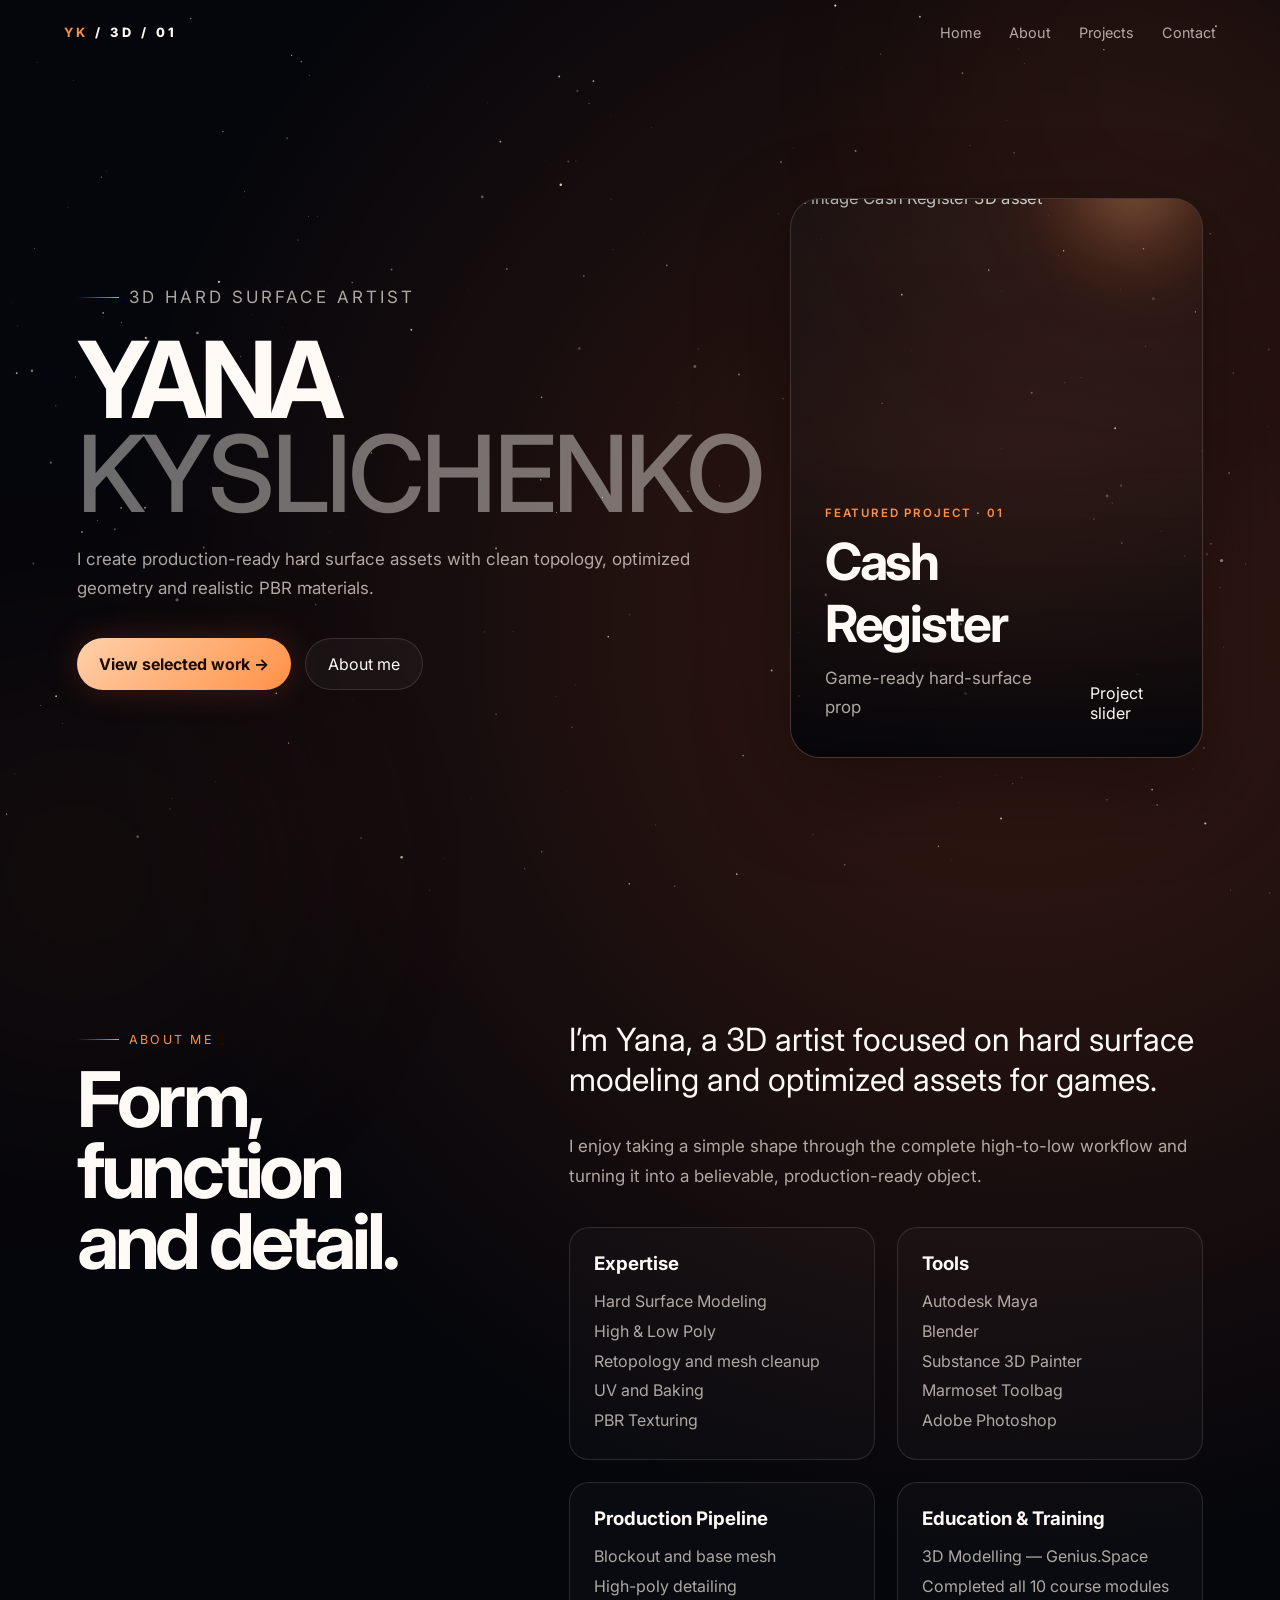
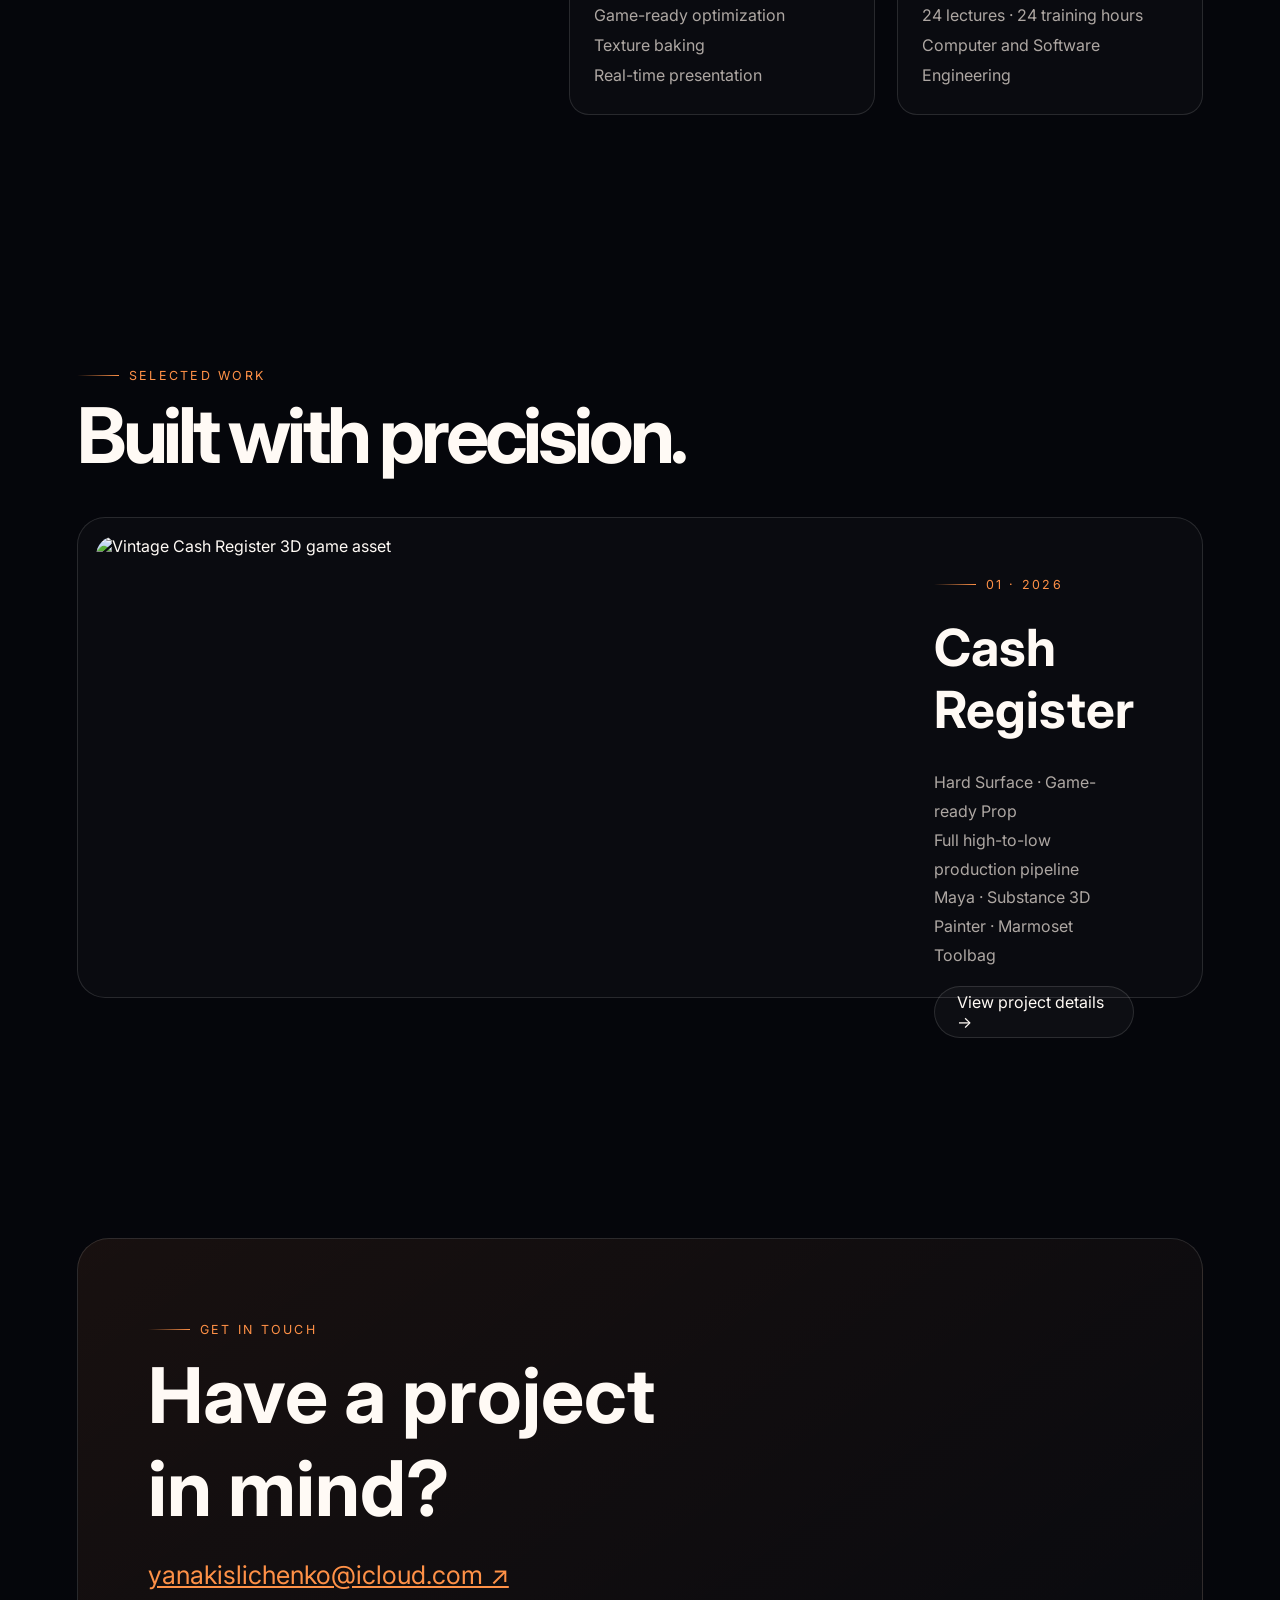
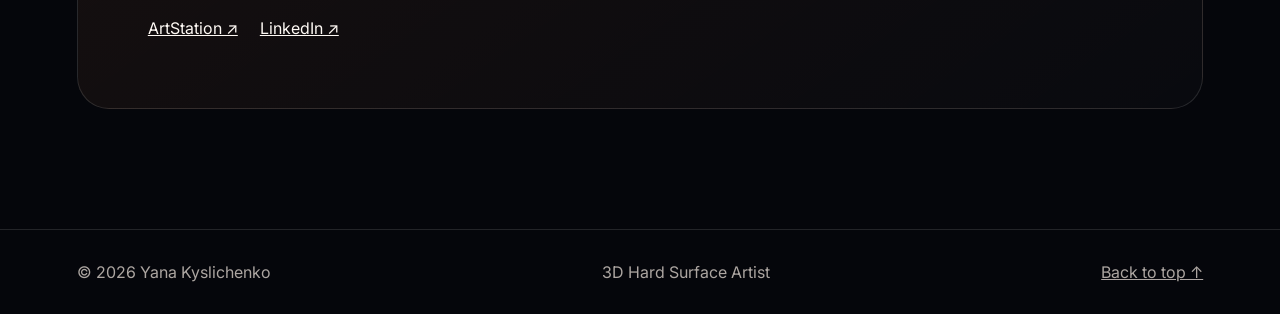
==== commit 0814050e: "Refine hero typography and make project card non-clickable" ====
--- a/index.html
+++ b/index.html
@@ -39,7 +39,7 @@
         </div>
       </div>
 
-      <a class="hero-project reveal" href="project-cash-register.html" aria-label="Open Cash Register project">
+      <article class="hero-project reveal" aria-label="Featured Cash Register project preview">
         <div class="hero-project-glow"></div>
         <div class="hero-project-image">
           <img src="https://ykyana.github.io/YKyana-portfolio/images/cash-register.webp" width="1600" height="900" alt="Vintage Cash Register 3D asset">
@@ -50,9 +50,9 @@
             <h2>Cash Register</h2>
             <p>Game-ready hard-surface prop</p>
           </div>
-          <span class="hero-project-link">View project ↗</span>
+          <span class="hero-project-status">Project slider</span>
         </div>
-      </a>
+      </article>
     </section>
 
     <section class="section" id="about">
@@ -113,4 +113,4 @@
 
   <script src="js/script.js"></script>
 </body>
-</html>
+</html>
--- a/css/earth-fix.css
+++ b/css/earth-fix.css
@@ -1,7 +1,3 @@
-.earth-image {
-  display: none !important;
-}
-
 .hero {
   position: relative;
   isolation: isolate;
@@ -10,162 +6,179 @@
 
 .hero-copy {
   position: relative;
-  z-index: 5;
+  z-index: 3;
+}
+
+.hero h1 {
+  max-width: 760px;
 }
 
 .hero h1 span {
-  color: rgba(255, 250, 245, 0.34);
-  -webkit-text-stroke: 0;
-  text-stroke: 0;
-  font-weight: 600;
-  letter-spacing: -0.055em;
-  text-shadow: 0 0 22px rgba(255, 145, 71, 0.06);
+  display: block;
+  color: rgba(255, 250, 245, 0.42) !important;
+  -webkit-text-stroke: 0 !important;
+  text-stroke: 0 !important;
+  font-weight: 500;
+  letter-spacing: -0.035em;
+  line-height: 0.95;
+  text-shadow: none;
+  transform: none;
+  font-kerning: normal;
+  font-synthesis: none;
 }
 
-.earth-stage {
+.hero-project {
+  position: relative;
+  z-index: 2;
+  display: block;
+  min-height: 560px;
+  overflow: hidden;
+  border: 1px solid rgba(255,255,255,.12);
+  border-radius: 30px;
+  background: rgba(255,255,255,.03);
+  text-decoration: none;
+  box-shadow: 0 30px 90px rgba(0,0,0,.38);
+  transform: translateZ(0);
+  transition: transform .45s cubic-bezier(.2,.7,.2,1), border-color .35s ease, box-shadow .35s ease;
+}
+
+.hero-project:hover {
+  transform: translateY(-10px) rotateX(1.5deg) rotateY(-1.5deg);
+  border-color: rgba(255,145,71,.55);
+  box-shadow: 0 38px 110px rgba(0,0,0,.48), 0 0 48px rgba(255,105,48,.16);
+}
+
+.hero-project-glow {
+  position: absolute;
+  z-index: 0;
+  width: 58%;
+  aspect-ratio: 1;
+  top: -24%;
+  right: -12%;
+  border-radius: 50%;
+  background: radial-gradient(circle, rgba(255,198,139,.52), rgba(255,112,48,.18) 34%, transparent 68%);
+  filter: blur(30px);
+  animation: projectGlow 5s ease-in-out infinite alternate;
+}
+
+.hero-project-image {
   position: absolute;
   inset: 0;
-  min-height: 100%;
-  z-index: 1;
-  pointer-events: none;
   overflow: hidden;
 }
 
-.earth-media {
-  --earth-x: 0px;
-  --earth-y: 0px;
+.hero-project-image::after {
+  content: "";
   position: absolute;
-  top: 7%;
-  right: -7%;
-  width: min(72vw, 1120px);
-  height: 88%;
-  overflow: hidden;
-  opacity: 0.92;
-  transform: translate3d(var(--earth-x), var(--earth-y), 0);
-  animation: earthBackgroundDrift 14s ease-in-out infinite alternate;
-  -webkit-mask-image: linear-gradient(
-    90deg,
-    transparent 0%,
-    rgba(0, 0, 0, 0.18) 10%,
-    #000 31%,
-    #000 88%,
-    transparent 100%
-  );
-  mask-image: linear-gradient(
-    90deg,
-    transparent 0%,
-    rgba(0, 0, 0, 0.18) 10%,
-    #000 31%,
-    #000 88%,
-    transparent 100%
-  );
+  inset: 0;
+  background:
+    linear-gradient(180deg, rgba(4,5,9,.04), rgba(4,5,9,.12) 44%, rgba(4,5,9,.94) 100%),
+    linear-gradient(90deg, rgba(4,5,9,.16), transparent 48%);
 }
 
-.earth-media::before {
-  content: "";
-  position: absolute;
-  inset: -8%;
-  z-index: 2;
-  background:
-    linear-gradient(90deg, #05060b 0%, rgba(5, 6, 11, 0.78) 14%, transparent 42%),
-    linear-gradient(180deg, rgba(5, 6, 11, 0.55), transparent 28%, transparent 76%, rgba(5, 6, 11, 0.72));
+.hero-project-image img {
+  width: 100%;
+  height: 100%;
+  display: block;
+  object-fit: cover;
+  object-position: center;
+  filter: saturate(.92) contrast(1.06) brightness(.82);
+  transform: scale(1.04);
+  animation: projectImageMove 14s ease-in-out infinite alternate;
 }
 
-.earth-media::after {
-  content: "";
+.hero-project-content {
   position: absolute;
-  width: 46%;
-  aspect-ratio: 1;
-  right: 2%;
-  top: -7%;
-  z-index: 3;
-  border-radius: 50%;
-  background: radial-gradient(circle, rgba(255, 210, 158, 0.42), rgba(255, 113, 47, 0.16) 30%, transparent 68%);
-  filter: blur(32px);
-  animation: earthGlowPulse 5s ease-in-out infinite alternate;
+  z-index: 2;
+  inset: auto 0 0;
+  display: flex;
+  justify-content: space-between;
+  align-items: flex-end;
+  gap: 24px;
+  padding: 34px;
 }
 
-.earth-photo {
+.hero-project-index {
   display: block;
-  width: 100%;
-  height: 100%;
-  object-fit: cover;
-  object-position: 63% center;
-  border: 0;
-  border-radius: 0;
-  box-shadow: none;
-  filter: saturate(1.02) contrast(1.08) brightness(0.78);
-  transform: scale(1.14);
-  animation: earthSlowZoom 18s ease-in-out infinite alternate;
+  margin-bottom: 10px;
+  color: var(--orange);
+  font-size: .72rem;
+  font-weight: 600;
+  letter-spacing: .16em;
+  text-transform: uppercase;
 }
 
-.earth-stage .orbit {
-  left: 73%;
-  top: 56%;
-  width: min(52vw, 760px);
-  z-index: 4;
-  opacity: 0.72;
-  pointer-events: none;
+.hero-project h2 {
+  margin: 0;
+  font-size: clamp(2rem, 4vw, 4rem);
+  letter-spacing: -.045em;
 }
 
-.earth-stage .hud {
-  right: 4.5%;
-  bottom: 8%;
-  z-index: 6;
-  pointer-events: auto;
+.hero-project p {
+  margin: 10px 0 0;
+  color: var(--muted);
 }
 
-@keyframes earthBackgroundDrift {
-  from { transform: translate3d(calc(var(--earth-x) - 10px), calc(var(--earth-y) - 5px), 0); }
-  to { transform: translate3d(calc(var(--earth-x) + 14px), calc(var(--earth-y) + 10px), 0); }
+.hero-project-link {
+  flex: 0 0 auto;
+  padding: 13px 18px;
+  border: 1px solid rgba(255,255,255,.16);
+  border-radius: 999px;
+  background: rgba(8,8,12,.52);
+  backdrop-filter: blur(14px);
+  font-size: .84rem;
 }
 
-@keyframes earthSlowZoom {
-  from { transform: scale(1.12) translate3d(-0.6%, 0, 0); }
-  to { transform: scale(1.18) translate3d(0.8%, -0.7%, 0); }
+@keyframes projectImageMove {
+  from { transform: scale(1.04) translate3d(-.6%, 0, 0); }
+  to { transform: scale(1.10) translate3d(.8%, -.8%, 0); }
 }
 
-@keyframes earthGlowPulse {
-  to { opacity: 0.72; transform: scale(1.08); }
+@keyframes projectGlow {
+  to { opacity: .68; transform: scale(1.08); }
 }
 
 @media (max-width: 900px) {
   .hero {
-    padding-bottom: 520px;
+    grid-template-columns: 1fr;
   }
 
-  .earth-media {
-    top: auto;
-    right: -28%;
-    bottom: 0;
-    width: 138%;
-    height: 500px;
-    opacity: 0.88;
-    -webkit-mask-image: linear-gradient(180deg, transparent 0%, #000 22%, #000 90%, transparent 100%);
-    mask-image: linear-gradient(180deg, transparent 0%, #000 22%, #000 90%, transparent 100%);
+  .hero h1 span {
+    letter-spacing: -0.02em;
   }
 
-  .earth-photo {
-    object-position: 66% center;
+  .hero-project {
+    min-height: 470px;
+    margin-top: 18px;
+  }
+}
+
+@media (max-width: 560px) {
+  .hero h1 {
+    font-size: clamp(3rem, 16vw, 5.4rem);
+    letter-spacing: -0.045em;
   }
 
-  .earth-stage .orbit {
-    left: 62%;
-    top: auto;
-    bottom: 50px;
-    width: 118%;
+  .hero h1 span {
+    font-size: .72em;
+    letter-spacing: -0.015em;
   }
 
-  .earth-stage .hud {
-    right: 20px;
-    bottom: 38px;
+  .hero-project {
+    min-height: 390px;
+    border-radius: 22px;
+  }
+
+  .hero-project-content {
+    padding: 22px;
+    align-items: flex-start;
+    flex-direction: column;
   }
 }
 
 @media (prefers-reduced-motion: reduce) {
-  .earth-media,
-  .earth-photo,
-  .earth-media::after {
+  .hero-project-image img,
+  .hero-project-glow {
     animation: none !important;
   }
-}+}
